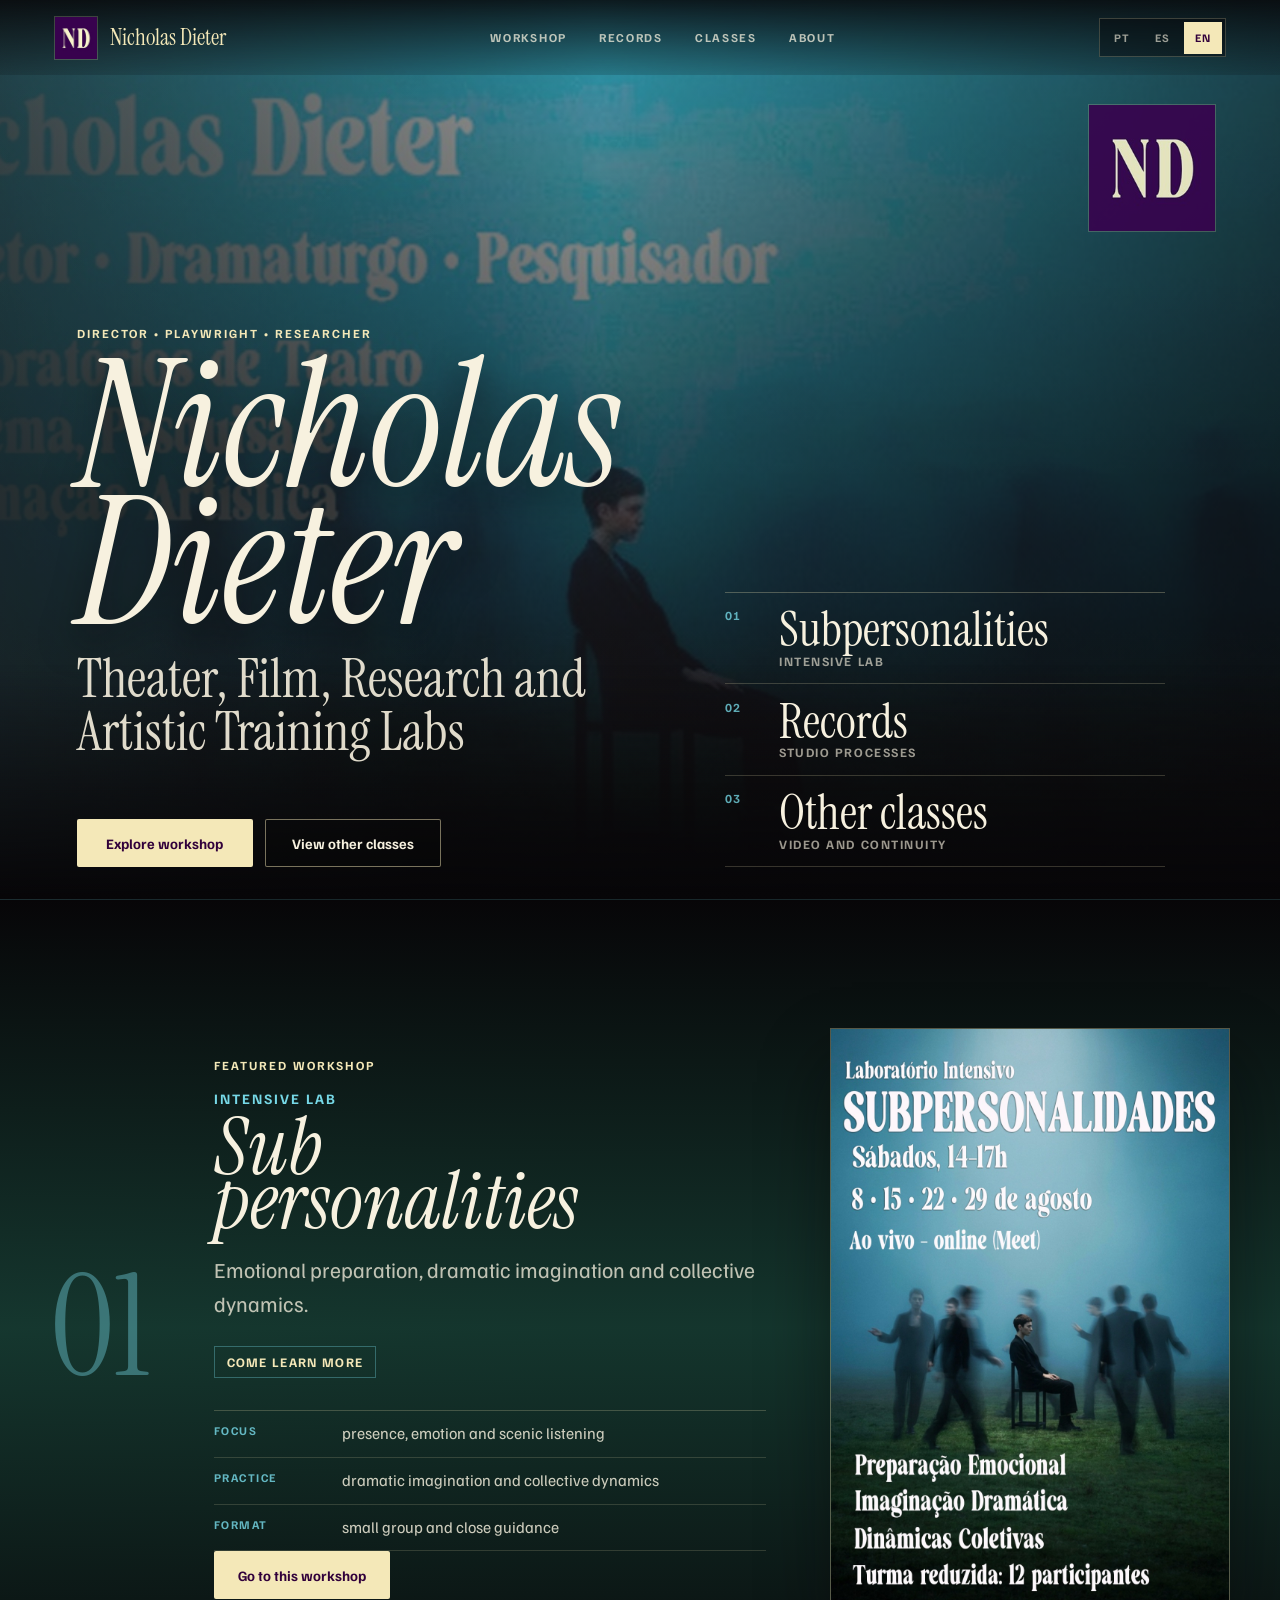
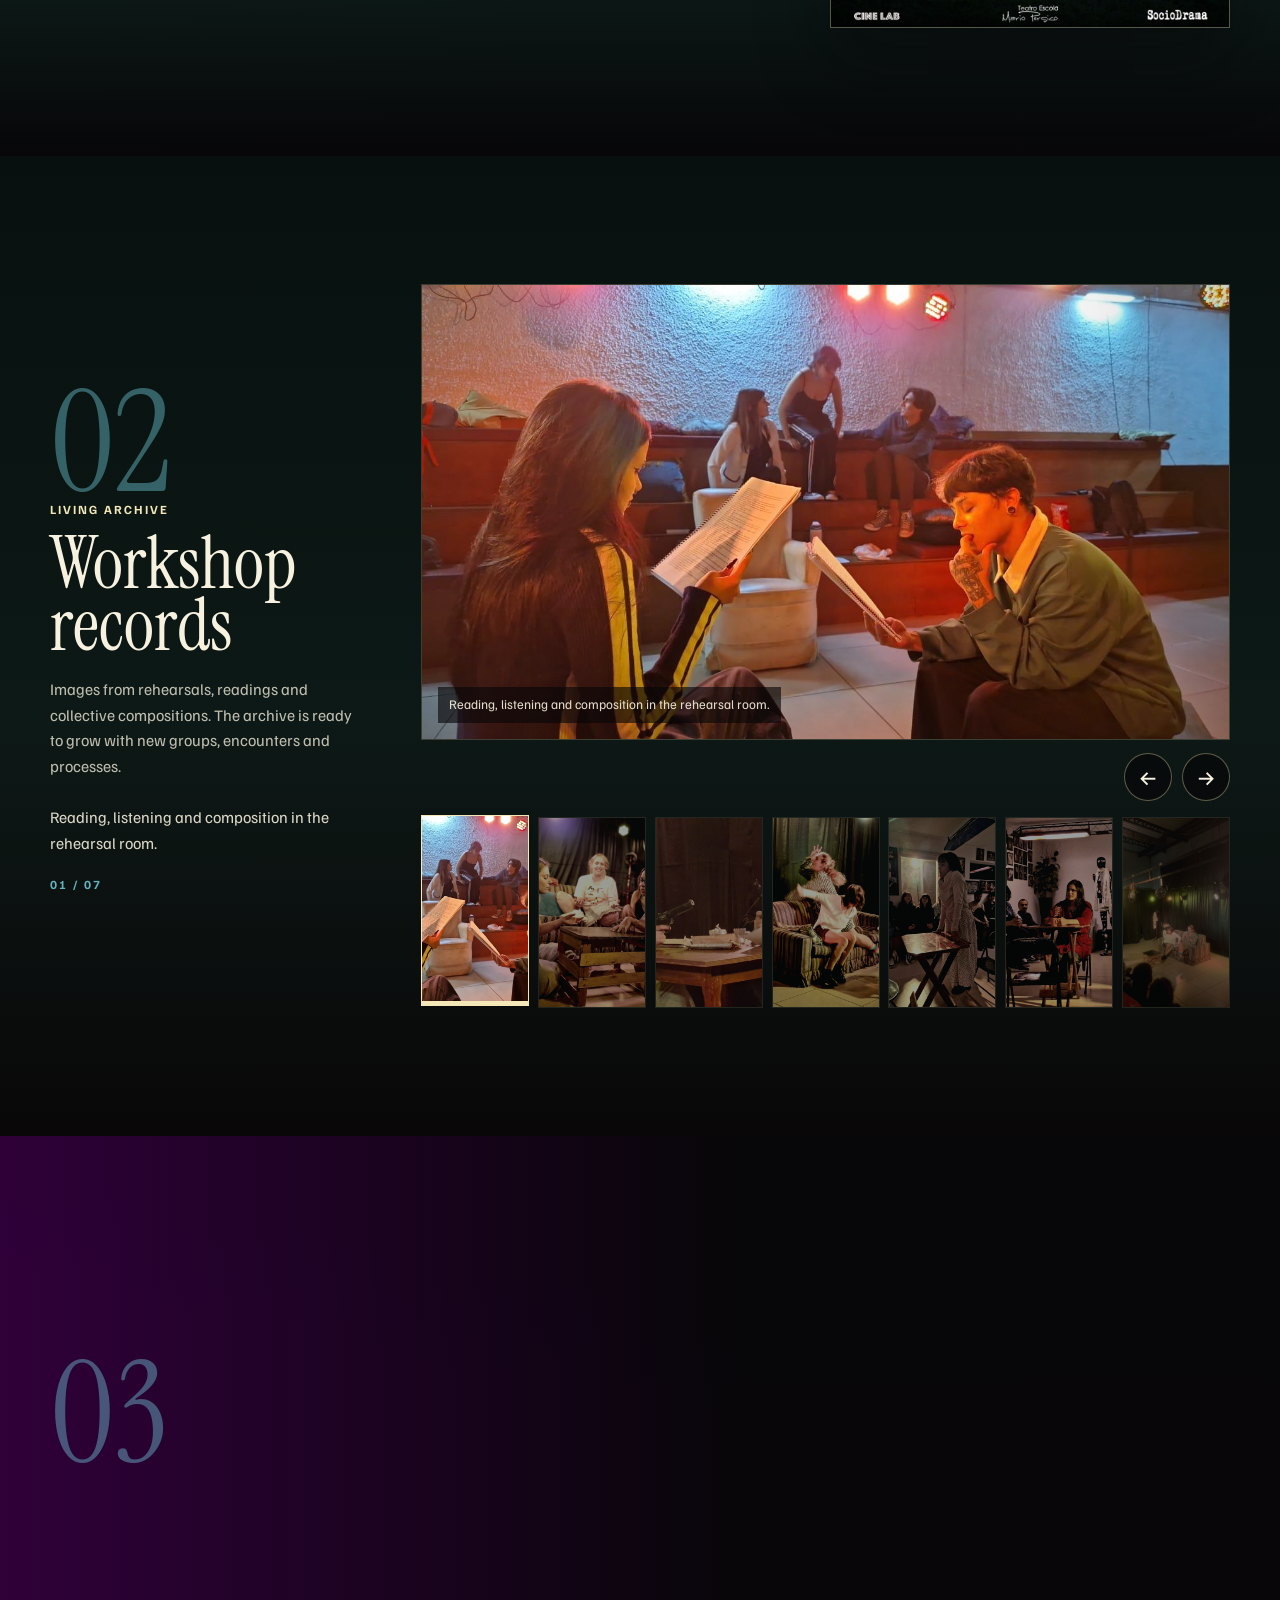
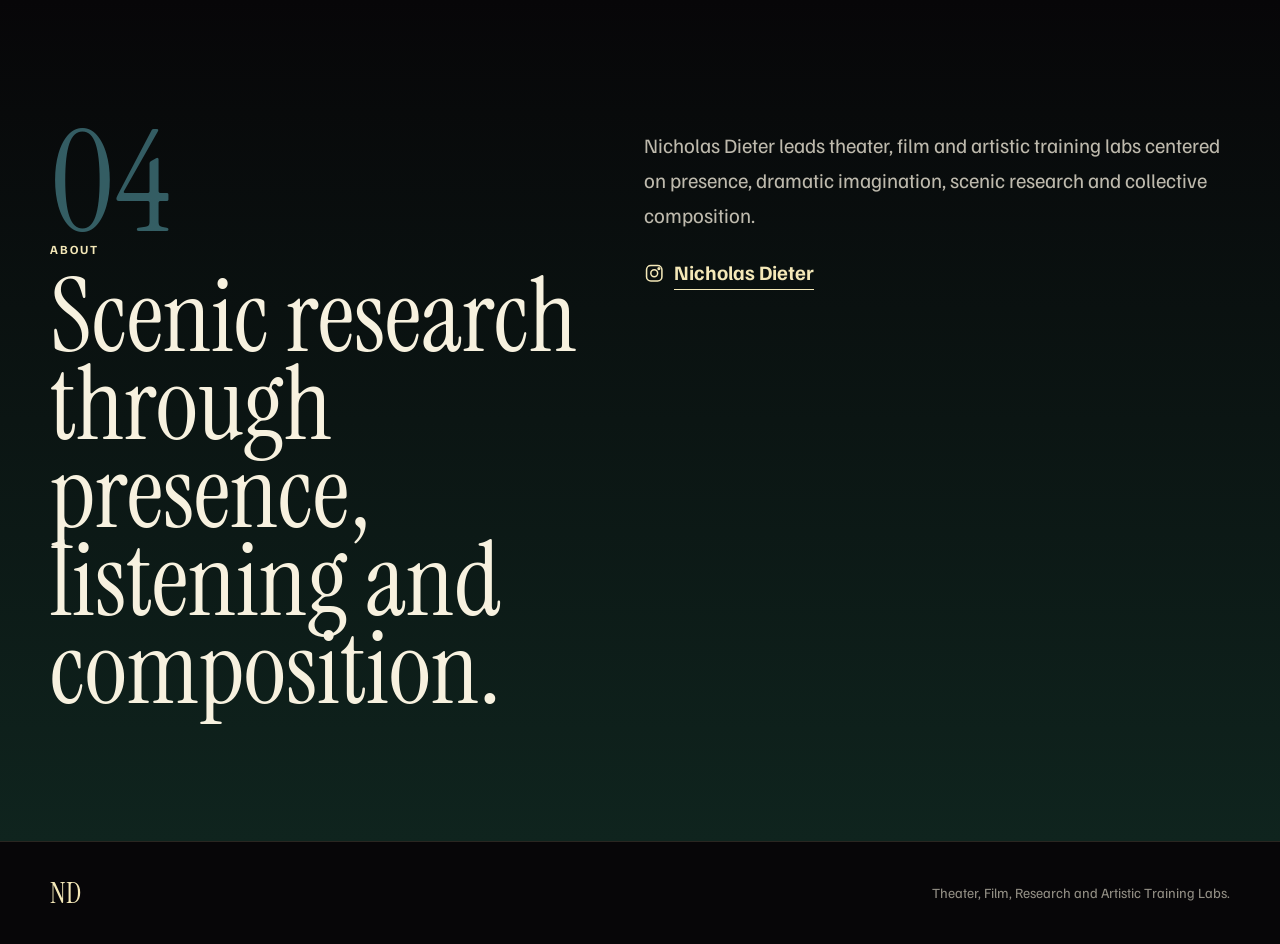
==== index.html @ db9a0594 "Add multilingual site support" ====
<!doctype html>
<html lang="pt-BR">
  <head>
    <meta charset="utf-8">
    <meta name="viewport" content="width=device-width, initial-scale=1">
    <meta
      name="description"
      content="Laboratórios de Teatro, Cinema, Pesquisa e Formação Artística conduzidos por Nicholas Dieter."
    >
    <meta name="theme-color" content="#070608">
    <title>Nicholas Dieter | Laboratórios de Teatro e Cinema</title>
    <link rel="icon" type="image/png" href="assets/nd-logo.png">
    <link rel="apple-touch-icon" href="assets/nd-logo.png">
    <link rel="preconnect" href="https://fonts.googleapis.com">
    <link rel="preconnect" href="https://fonts.gstatic.com" crossorigin>
    <link
      href="https://fonts.googleapis.com/css2?family=Familjen+Grotesk:wght@400;500;600;700&family=Instrument+Serif:ital@0;1&display=swap"
      rel="stylesheet"
    >
    <link rel="preload" href="assets/nicholas-dieter-nevoa.png" as="image">
    <link rel="stylesheet" href="styles.css">
    <script src="script.js" defer></script>
  </head>
  <body>
    <header class="site-header" aria-label="Cabeçalho" data-i18n-aria="aria.header">
      <div class="site-header__inner">
        <a class="brand" href="#inicio" aria-label="Nicholas Dieter, início" data-i18n-aria="aria.brand">
          <img src="assets/nd-logo.png" width="48" height="48" alt="">
          <span>Nicholas Dieter</span>
        </a>

        <nav class="site-nav" aria-label="Navegação principal" data-i18n-aria="aria.mainNav">
          <a href="#oficina" data-i18n="nav.workshop">Oficina</a>
          <a href="#registros" data-i18n="nav.records">Registros</a>
          <a href="#aulas" data-i18n="nav.classes">Aulas</a>
          <a href="#sobre" data-i18n="nav.about">Sobre</a>
        </nav>

        <div class="language-switcher" role="group" aria-label="Selecionar idioma" data-i18n-aria="aria.languageSwitcher">
          <button type="button" data-language-option="pt" lang="pt-BR" aria-pressed="true">PT</button>
          <button type="button" data-language-option="es" lang="es" aria-pressed="false">ES</button>
          <button type="button" data-language-option="en" lang="en" aria-pressed="false">EN</button>
        </div>
      </div>
    </header>

    <aside class="section-index" aria-label="Índice da página" data-i18n-aria="aria.pageIndex">
      <a href="#oficina" data-section-link="oficina"><span>01</span> <strong data-i18n="nav.workshop">Oficina</strong></a>
      <a href="#registros" data-section-link="registros"><span>02</span> <strong data-i18n="nav.records">Registros</strong></a>
      <a href="#aulas" data-section-link="aulas"><span>03</span> <strong data-i18n="nav.classes">Aulas</strong></a>
      <a href="#sobre" data-section-link="sobre"><span>04</span> <strong data-i18n="nav.about">Sobre</strong></a>
    </aside>

    <main>
      <section class="hero" id="inicio" aria-labelledby="hero-title">
        <div class="hero__image" aria-hidden="true"></div>
        <div class="hero__mist" aria-hidden="true"></div>

        <div class="hero__content" data-reveal>
          <p class="hero__eyebrow" data-i18n="hero.eyebrow">Diretor • Dramaturgo • Pesquisador</p>
          <h1 id="hero-title">Nicholas Dieter</h1>
          <p class="hero__statement" data-i18n="hero.statement">
            Laboratórios de Teatro, Cinema, Pesquisa e Formação Artística
          </p>
        </div>

        <nav class="hero-menu" aria-label="Percursos da página" data-i18n-aria="aria.heroMenu" data-reveal>
          <a href="#oficina">
            <span>01</span>
            <strong data-i18n="heroMenu.workshopTitle">Subpersonalidades</strong>
            <small data-i18n="heroMenu.workshopSubtitle">Laboratório intensivo</small>
          </a>
          <a href="#registros">
            <span>02</span>
            <strong data-i18n="heroMenu.recordsTitle">Registros</strong>
            <small data-i18n="heroMenu.recordsSubtitle">Processos em sala</small>
          </a>
          <a href="#aulas" data-vimeo-link target="_blank" rel="noopener">
            <span>03</span>
            <strong data-i18n="heroMenu.classesTitle">Outras aulas</strong>
            <small data-i18n="heroMenu.classesSubtitle">Vídeo e continuidade</small>
          </a>
        </nav>

        <div class="hero__actions" aria-label="Ações principais" data-i18n-aria="aria.primaryActions" data-reveal>
          <a class="button button--primary" href="#oficina" data-i18n="buttons.knowWorkshop">Conhecer oficina</a>
          <a
            class="button button--ghost"
            href="https://vimeo.com/"
            target="_blank"
            rel="noopener"
            data-vimeo-link
            data-i18n="buttons.viewClasses"
          >
            Ver outras aulas
          </a>
        </div>

        <img
          class="hero__monogram"
          src="assets/nd-logo.png"
          width="140"
          height="140"
          alt="Monograma ND"
          data-i18n-alt="aria.monogram"
        >
      </section>

      <section
        class="featured editorial-section"
        id="oficina"
        aria-labelledby="featured-title"
        data-section="oficina"
      >
        <div class="section-shell featured__grid">
          <div class="section-marker" aria-hidden="true">01</div>

          <div class="featured__copy" data-reveal>
            <p class="section-kicker" data-i18n="featured.kicker">Oficina em destaque</p>
            <div id="featured-workshop"></div>
          </div>

          <figure class="featured__poster" data-reveal>
            <img
              src="assets/subpersonalidades-cartaz.png"
              alt="Cartaz do Laboratório Intensivo Subpersonalidades"
              data-i18n-alt="featured.posterAlt"
              loading="lazy"
            >
          </figure>
        </div>
      </section>

      <section
        class="gallery editorial-section"
        id="registros"
        aria-labelledby="gallery-title"
        data-section="registros"
      >
        <div class="section-shell gallery__layout">
          <div class="gallery__copy" data-reveal>
            <div class="section-marker" aria-hidden="true">02</div>
            <p class="section-kicker" data-i18n="gallery.kicker">Arquivo vivo</p>
            <h2 id="gallery-title" data-i18n="gallery.title">Registros de oficinas</h2>
            <p class="gallery__summary" data-i18n="gallery.summary">
              Imagens de ensaios, leituras e composições coletivas. O arquivo fica pronto
              para crescer com novas turmas, encontros e processos.
            </p>
            <p class="gallery__current" id="gallery-current-caption"></p>
            <p class="gallery__counter" id="gallery-current-counter" aria-live="polite"></p>
          </div>

          <div
            class="carousel"
            aria-roledescription="carrossel"
            aria-label="Registros de oficinas"
            data-i18n-aria="aria.carousel"
            data-reveal
          >
            <div class="carousel__viewport" tabindex="0" aria-live="polite">
              <div class="carousel__track" id="gallery-track"></div>
            </div>

            <div class="carousel__controls">
              <button
                class="carousel__button"
                type="button"
                aria-label="Imagem anterior"
                data-i18n-aria="aria.previousImage"
                data-carousel-prev
              >
                <span aria-hidden="true">←</span>
              </button>
              <button
                class="carousel__button"
                type="button"
                aria-label="Próxima imagem"
                data-i18n-aria="aria.nextImage"
                data-carousel-next
              >
                <span aria-hidden="true">→</span>
              </button>
            </div>

            <div
              class="carousel__indicators"
              id="gallery-indicators"
              aria-label="Selecionar imagem"
              data-i18n-aria="aria.selectImage"
            ></div>
          </div>
        </div>
      </section>

      <section
        class="other-lessons editorial-section"
        id="aulas"
        aria-labelledby="other-lessons-title"
        data-section="aulas"
      >
        <div class="section-shell other-lessons__inner">
          <div class="section-marker" aria-hidden="true">03</div>
          <div data-reveal>
            <p class="section-kicker" data-i18n="lessons.kicker">Outras aulas</p>
            <h2 id="other-lessons-title" data-i18n="lessons.title">Aulas, filmes e processos em vídeo.</h2>
          </div>
          <a
            class="button button--primary"
            href="https://vimeo.com/"
            target="_blank"
            rel="noopener"
            data-vimeo-link
            data-i18n="buttons.viewClasses"
            data-reveal
          >
            Ver outras aulas
          </a>
        </div>
      </section>

      <section
        class="about editorial-section"
        id="sobre"
        aria-labelledby="about-title"
        data-section="sobre"
      >
        <div class="section-shell about__grid">
          <div data-reveal>
            <div class="section-marker" aria-hidden="true">04</div>
            <p class="section-kicker" data-i18n="about.kicker">Sobre</p>
            <h2 id="about-title" data-i18n="about.title">Pesquisa cênica com presença, escuta e composição.</h2>
          </div>

          <div class="about__text" data-reveal>
            <p data-i18n="about.body">
              Nicholas Dieter conduz laboratórios de teatro, cinema e formação artística
              voltados à presença, imaginação dramática, pesquisa cênica e composição coletiva.
            </p>
            <a
              class="text-link"
              href="https://www.instagram.com/nicholas.dieter/"
              target="_blank"
              rel="noopener"
            >
              <svg aria-hidden="true" viewBox="0 0 24 24" focusable="false">
                <rect x="3" y="3" width="18" height="18" rx="5"></rect>
                <circle cx="12" cy="12" r="4"></circle>
                <circle cx="17.5" cy="6.5" r="1"></circle>
              </svg>
              <span data-i18n="about.instagram">Nicholas Dieter</span>
            </a>
          </div>
        </div>
      </section>
    </main>

    <footer class="site-footer">
      <div class="section-shell site-footer__inner">
        <span>ND</span>
        <p data-i18n="footer.text">Laboratórios de Teatro, Cinema, Pesquisa e Formação Artística.</p>
      </div>
    </footer>
  </body>
</html>
---- styles.css ----
:root {
  --nd-purple: #31003b;
  --nd-cream: #f4e8b8;
  --mist-blue: #76d8e6;
  --stage-green: #163a31;
  --stage-black: #070608;
  --warm-white: #f7f1df;
  --ink-soft: rgba(247, 241, 223, 0.76);
  --line: rgba(244, 232, 184, 0.24);
  --display: "Instrument Serif", "Bodoni 72", "Bodoni MT", "Didot", "Georgia", serif;
  --sans: "Familjen Grotesk", "Aptos", "Segoe UI", Arial, sans-serif;
  --ease: cubic-bezier(0.2, 0.7, 0.2, 1);
  --hero-shift-x: 0px;
  --hero-shift-y: 0px;
  --scroll-shift: 0px;
}

* {
  box-sizing: border-box;
}

html {
  scroll-behavior: smooth;
}

body {
  margin: 0;
  min-width: 320px;
  overflow-x: hidden;
  background: var(--stage-black);
  color: var(--warm-white);
  font-family: var(--sans);
  text-rendering: optimizeLegibility;
}

body::before {
  position: fixed;
  inset: 0;
  z-index: -1;
  pointer-events: none;
  content: "";
  background:
    linear-gradient(110deg, rgba(118, 216, 230, 0.08), transparent 34%),
    linear-gradient(180deg, #070608, #09110f 48%, #070608);
}

img {
  display: block;
  max-width: 100%;
}

a {
  color: inherit;
  text-decoration: none;
}

button {
  font: inherit;
}

::selection {
  background: var(--nd-cream);
  color: var(--nd-purple);
}

:focus-visible {
  outline: 2px solid var(--mist-blue);
  outline-offset: 4px;
}

body.reveal-ready [data-reveal] {
  opacity: 0;
  transform: translateY(28px);
  transition:
    opacity 700ms var(--ease),
    transform 700ms var(--ease);
}

body.reveal-ready [data-reveal].is-visible {
  opacity: 1;
  transform: translateY(0);
}

.site-header {
  position: fixed;
  top: 0;
  left: 0;
  z-index: 30;
  width: 100%;
  padding: 0.85rem clamp(1rem, 3vw, 2.5rem);
  background: linear-gradient(180deg, rgba(7, 6, 8, 0.86), rgba(7, 6, 8, 0.16));
  backdrop-filter: blur(12px);
}

.site-header__inner,
.section-shell {
  width: min(1180px, calc(100% - 2rem));
  margin: 0 auto;
}

.site-header__inner {
  display: flex;
  align-items: center;
  justify-content: space-between;
  gap: 1rem;
}

.brand {
  display: inline-flex;
  align-items: center;
  gap: 0.75rem;
  min-height: 3rem;
  color: var(--nd-cream);
  font-family: var(--display);
  font-size: 1.45rem;
  line-height: 1;
}

.brand img {
  width: 2.75rem;
  height: 2.75rem;
  border: 1px solid rgba(244, 232, 184, 0.2);
}

.site-nav {
  display: none;
  align-items: center;
  gap: clamp(1rem, 3vw, 2rem);
  color: rgba(247, 241, 223, 0.74);
  font-size: 0.76rem;
  font-weight: 700;
  letter-spacing: 0.14em;
  text-transform: uppercase;
}

.site-nav a {
  transition: color 180ms var(--ease);
}

.site-nav a:hover {
  color: var(--nd-cream);
}

.language-switcher {
  display: inline-flex;
  align-items: center;
  gap: 0.18rem;
  padding: 0.18rem;
  border: 1px solid rgba(244, 232, 184, 0.22);
  background: rgba(7, 6, 8, 0.42);
}

.language-switcher button {
  display: inline-grid;
  place-items: center;
  min-width: 2.35rem;
  min-height: 2rem;
  padding: 0.3rem 0.46rem;
  border: 0;
  border-radius: 0;
  background: transparent;
  color: rgba(247, 241, 223, 0.62);
  cursor: pointer;
  font-size: 0.72rem;
  font-weight: 800;
  letter-spacing: 0.12em;
  transition:
    background-color 180ms var(--ease),
    color 180ms var(--ease);
}

.language-switcher button:hover,
.language-switcher button[aria-pressed="true"] {
  background: var(--nd-cream);
  color: var(--nd-purple);
}

.section-index {
  position: fixed;
  top: 50%;
  right: 1.35rem;
  z-index: 25;
  display: none;
  transform: translateY(-50%);
}

.section-index a {
  display: flex;
  justify-content: flex-end;
  gap: 0.55rem;
  padding: 0.4rem 0;
  color: rgba(247, 241, 223, 0.42);
  font-size: 0.72rem;
  font-weight: 700;
  letter-spacing: 0.12em;
  text-transform: uppercase;
  transition:
    color 180ms var(--ease),
    transform 180ms var(--ease);
}

.section-index strong {
  font: inherit;
}

.section-index span {
  color: rgba(244, 232, 184, 0.54);
}

.section-index a:hover,
.section-index a.is-active {
  color: var(--warm-white);
  transform: translateX(-0.35rem);
}

.hero {
  position: relative;
  display: grid;
  grid-template-rows: 1fr auto auto;
  gap: clamp(1.8rem, 5vw, 3.8rem);
  min-height: 100svh;
  padding: 7.2rem clamp(1rem, 6vw, 5rem) 2rem;
  overflow: hidden;
  isolation: isolate;
  border-bottom: 1px solid rgba(118, 216, 230, 0.16);
}

.hero__image,
.hero__mist {
  position: absolute;
  inset: 0;
  z-index: -2;
}

.hero__image {
  background:
    linear-gradient(90deg, rgba(7, 6, 8, 0.88), rgba(7, 6, 8, 0.22) 47%, rgba(7, 6, 8, 0.72)),
    linear-gradient(180deg, rgba(7, 6, 8, 0.1), rgba(7, 6, 8, 0.92) 92%),
    url("assets/nicholas-dieter-nevoa.png") center / cover no-repeat;
  transform: scale(1.08) translate3d(var(--hero-shift-x), calc(var(--hero-shift-y) + var(--scroll-shift)), 0);
  transition: transform 260ms var(--ease);
}

.hero__mist {
  z-index: -1;
  background:
    linear-gradient(95deg, rgba(118, 216, 230, 0.16), transparent 36%),
    linear-gradient(180deg, rgba(118, 216, 230, 0.08), transparent 54%),
    linear-gradient(0deg, var(--stage-black), transparent 30%);
  mix-blend-mode: screen;
  opacity: 0.78;
}

.hero::after {
  position: absolute;
  inset: auto 0 0;
  height: 26%;
  z-index: -1;
  pointer-events: none;
  content: "";
  background: linear-gradient(0deg, #070608, transparent);
}

.hero__content {
  align-self: end;
  width: min(900px, 100%);
}

.hero__eyebrow,
.section-kicker {
  margin: 0 0 1rem;
  color: var(--nd-cream);
  font-family: var(--sans);
  font-size: 0.78rem;
  font-weight: 700;
  letter-spacing: 0.16em;
  text-transform: uppercase;
}

.hero h1,
.featured h2,
.gallery h2,
.other-lessons h2,
.about h2 {
  margin: 0;
  color: var(--warm-white);
  font-family: var(--display);
  font-weight: 400;
  letter-spacing: 0;
}

.hero h1 {
  max-width: 10ch;
  color: var(--warm-white);
  font-size: clamp(4.2rem, 15vw, 11rem);
  font-style: italic;
  line-height: 0.78;
  text-shadow: 0 0.08em 0.2em rgba(7, 6, 8, 0.5);
}

.hero__statement {
  max-width: 740px;
  margin: 1.35rem 0 0;
  color: rgba(247, 241, 223, 0.9);
  font-family: var(--display);
  font-size: clamp(1.7rem, 4.2vw, 3.5rem);
  line-height: 0.98;
}

.hero__actions,
.featured__actions {
  display: flex;
  flex-wrap: wrap;
  gap: 0.75rem;
}

.hero__actions {
  margin-top: 0;
}

.hero-menu {
  display: grid;
  width: min(760px, 100%);
  border-top: 1px solid rgba(244, 232, 184, 0.28);
}

.hero-menu a {
  display: grid;
  grid-template-columns: 2.4rem 1fr;
  gap: 0 1rem;
  padding: 0.9rem 0;
  border-bottom: 1px solid rgba(244, 232, 184, 0.2);
  color: var(--warm-white);
  transition:
    color 180ms var(--ease),
    padding-left 180ms var(--ease);
}

.hero-menu a:hover {
  color: var(--nd-cream);
  padding-left: 0.6rem;
}

.hero-menu span {
  grid-row: span 2;
  color: rgba(118, 216, 230, 0.78);
  font-size: 0.78rem;
  font-weight: 700;
  letter-spacing: 0.12em;
}

.hero-menu strong {
  font-family: var(--display);
  font-size: clamp(1.65rem, 5vw, 3rem);
  font-weight: 400;
  line-height: 0.95;
}

.hero-menu small {
  color: rgba(247, 241, 223, 0.62);
  font-size: 0.8rem;
  font-weight: 700;
  letter-spacing: 0.12em;
  text-transform: uppercase;
}

.hero__monogram {
  position: absolute;
  top: 6.5rem;
  right: clamp(1rem, 5vw, 4rem);
  width: clamp(4.25rem, 10vw, 8.75rem);
  height: auto;
  border: 1px solid rgba(244, 232, 184, 0.22);
  opacity: 0.9;
  transform: translate3d(var(--hero-mark-shift-x, 0px), 0, 0);
}

.button {
  display: inline-flex;
  align-items: center;
  justify-content: center;
  min-height: 3rem;
  padding: 0.86rem 1.15rem;
  border: 1px solid transparent;
  border-radius: 2px;
  font-size: 0.9rem;
  font-weight: 800;
  line-height: 1;
  text-align: center;
  transition:
    background-color 180ms var(--ease),
    border-color 180ms var(--ease),
    color 180ms var(--ease),
    transform 180ms var(--ease);
}

.button:hover {
  transform: translateY(-1px);
}

.button--primary {
  background: var(--nd-cream);
  color: var(--nd-purple);
}

.button--primary:hover {
  background: var(--warm-white);
}

.button--ghost {
  border-color: rgba(244, 232, 184, 0.48);
  color: var(--warm-white);
  background: rgba(7, 6, 8, 0.2);
}

.button--ghost:hover {
  border-color: var(--nd-cream);
  background: rgba(244, 232, 184, 0.1);
}

.editorial-section {
  position: relative;
  padding: clamp(5rem, 10vw, 8rem) 0;
  overflow: hidden;
}

.section-marker {
  color: rgba(118, 216, 230, 0.4);
  font-family: var(--display);
  font-size: clamp(4rem, 11vw, 9rem);
  line-height: 0.8;
}

.featured {
  background:
    linear-gradient(180deg, #070608 0%, rgba(22, 58, 49, 0.92) 50%, #070608 100%),
    linear-gradient(100deg, rgba(118, 216, 230, 0.1), transparent 45%);
}

.featured__grid {
  display: grid;
  gap: clamp(2rem, 5vw, 5rem);
  align-items: center;
}

.featured__copy {
  max-width: 700px;
  min-width: 0;
}

.featured__label {
  margin: 0 0 0.65rem;
  color: var(--mist-blue);
  font-size: 0.9rem;
  font-weight: 800;
  letter-spacing: 0.14em;
  text-transform: uppercase;
}

.featured h2 {
  font-size: clamp(3.6rem, 6.2vw, 5.4rem);
  font-style: italic;
  line-height: 0.76;
}

.workshop-title {
  max-width: 100%;
}

.workshop-title__line {
  display: block;
}

.workshop-title__line + .workshop-title__line {
  margin-top: -0.08em;
}

.featured__description {
  max-width: 620px;
  margin: 1.35rem 0 0;
  color: var(--ink-soft);
  font-size: clamp(1.12rem, 2vw, 1.34rem);
  line-height: 1.6;
}

.featured__status {
  display: inline-flex;
  margin-top: 1.5rem;
  padding: 0.46rem 0.72rem;
  border: 1px solid rgba(118, 216, 230, 0.34);
  color: var(--nd-cream);
  font-size: 0.82rem;
  font-weight: 800;
  letter-spacing: 0.1em;
  text-transform: uppercase;
}

.workshop-meta {
  display: grid;
  max-width: 580px;
  margin: 2rem 0 0;
  border-top: 1px solid rgba(244, 232, 184, 0.22);
}

.workshop-meta p {
  display: grid;
  grid-template-columns: 7rem 1fr;
  gap: 1rem;
  margin: 0;
  padding: 0.75rem 0;
  border-bottom: 1px solid rgba(244, 232, 184, 0.16);
  color: rgba(247, 241, 223, 0.82);
  line-height: 1.35;
}

.workshop-meta span {
  color: rgba(118, 216, 230, 0.82);
  font-size: 0.74rem;
  font-weight: 800;
  letter-spacing: 0.12em;
  text-transform: uppercase;
}

.featured__poster {
  margin: 0;
  justify-self: center;
  width: min(400px, 100%);
}

.featured__poster img {
  width: 100%;
  aspect-ratio: 2 / 3;
  object-fit: cover;
  border: 1px solid rgba(244, 232, 184, 0.32);
  box-shadow: 0 2rem 4rem rgba(7, 6, 8, 0.48);
}

.gallery {
  background:
    linear-gradient(180deg, #07100e, #0d1916 58%, #090708),
    linear-gradient(90deg, rgba(49, 0, 59, 0.44), transparent 40%);
}

.gallery__layout {
  display: grid;
  gap: clamp(2rem, 5vw, 4rem);
}

.gallery__copy {
  max-width: 440px;
}

.gallery h2,
.other-lessons h2,
.about h2 {
  max-width: 780px;
  font-size: clamp(3rem, 8vw, 6.4rem);
  line-height: 0.86;
}

.gallery h2 {
  max-width: 6ch;
  font-size: clamp(3rem, 5.7vw, 5.1rem);
}

.gallery__summary,
.gallery__current {
  color: var(--ink-soft);
  font-size: 1rem;
  line-height: 1.6;
}

.gallery__summary {
  margin: 1.2rem 0 1.6rem;
}

.gallery__current {
  min-height: 3.2rem;
  margin: 0;
  color: rgba(247, 241, 223, 0.88);
}

.gallery__counter {
  margin: 1.2rem 0 0;
  color: rgba(118, 216, 230, 0.82);
  font-size: 0.78rem;
  font-weight: 800;
  letter-spacing: 0.16em;
  text-transform: uppercase;
}

.carousel {
  position: relative;
  min-width: 0;
}

.carousel__viewport {
  overflow: hidden;
  border: 1px solid rgba(244, 232, 184, 0.22);
  background: rgba(7, 6, 8, 0.46);
}

.carousel__track {
  display: flex;
  transition: transform 560ms var(--ease);
  will-change: transform;
}

.carousel__slide {
  position: relative;
  display: grid;
  place-items: center;
  flex: 0 0 100%;
  min-width: 100%;
  margin: 0;
  aspect-ratio: 16 / 9;
  background:
    linear-gradient(180deg, rgba(244, 232, 184, 0.04), transparent),
    #07100e;
  overflow: hidden;
}

.carousel__backdrop {
  position: absolute;
  inset: -1.4rem;
  z-index: 0;
  background-size: cover;
  filter: blur(18px) saturate(0.92) brightness(0.62);
  transform: scale(1.08);
}

.carousel__slide::after {
  position: absolute;
  inset: 0;
  z-index: 1;
  pointer-events: none;
  content: "";
  background:
    linear-gradient(90deg, rgba(7, 6, 8, 0.18), transparent 24%, transparent 76%, rgba(7, 6, 8, 0.18)),
    linear-gradient(0deg, rgba(7, 6, 8, 0.18), transparent 34%);
}

.carousel__slide img {
  position: relative;
  z-index: 1;
  width: 100%;
  height: 100%;
  object-fit: cover;
  transform: scale(1.025);
  transition: transform 900ms var(--ease);
}

.carousel__slide--portrait img {
  position: absolute;
  inset: 0;
  width: 100%;
  height: 100%;
  object-fit: contain;
}

.carousel__slide[aria-hidden="false"] img {
  transform: scale(1);
}

.carousel__caption {
  position: absolute;
  left: 1rem;
  bottom: 1rem;
  z-index: 2;
  max-width: min(460px, calc(100% - 2rem));
  padding: 0.55rem 0.7rem;
  background: rgba(7, 6, 8, 0.62);
  color: rgba(247, 241, 223, 0.9);
  font-size: 0.82rem;
  line-height: 1.35;
}

.carousel__controls {
  display: flex;
  justify-content: flex-end;
  gap: 0.6rem;
  margin-top: 0.85rem;
}

.carousel__button {
  display: inline-grid;
  place-items: center;
  width: 3rem;
  height: 3rem;
  padding: 0;
  border: 1px solid rgba(244, 232, 184, 0.36);
  border-radius: 50%;
  background: rgba(7, 6, 8, 0.64);
  color: var(--warm-white);
  cursor: pointer;
  transition:
    background-color 180ms var(--ease),
    border-color 180ms var(--ease),
    transform 180ms var(--ease);
}

.carousel__button:hover {
  border-color: var(--nd-cream);
  background: rgba(49, 0, 59, 0.82);
  transform: translateY(-1px);
}

.carousel__button span {
  font-size: 1.4rem;
  line-height: 1;
}

.carousel__indicators {
  display: grid;
  grid-template-columns: repeat(auto-fit, minmax(4.8rem, 1fr));
  gap: 0.55rem;
  margin-top: 1rem;
}

.carousel__indicator {
  position: relative;
  min-height: 5.5rem;
  padding: 0;
  overflow: hidden;
  border: 1px solid rgba(244, 232, 184, 0.18);
  border-radius: 0;
  background: #07100e;
  cursor: pointer;
  opacity: 0.58;
  transition:
    border-color 180ms var(--ease),
    opacity 180ms var(--ease),
    transform 180ms var(--ease);
}

.carousel__indicator img {
  width: 100%;
  height: 100%;
  object-fit: cover;
  background: #07100e;
  filter: saturate(0.78) contrast(1.08);
}

.carousel__indicator:hover,
.carousel__indicator.is-active {
  border-color: var(--nd-cream);
  opacity: 1;
  transform: translateY(-2px);
}

.carousel__indicator.is-active::after {
  position: absolute;
  left: 0;
  right: 0;
  bottom: 0;
  height: 4px;
  content: "";
  background: var(--nd-cream);
}

.other-lessons {
  background:
    linear-gradient(90deg, rgba(49, 0, 59, 0.95), rgba(7, 6, 8, 0.96) 58%),
    linear-gradient(180deg, #070608, #110012);
}

.other-lessons__inner {
  display: grid;
  gap: 1.5rem;
  align-items: end;
}

.other-lessons .button {
  justify-self: start;
}

.about {
  background:
    linear-gradient(180deg, #070608, #0f241e),
    linear-gradient(90deg, rgba(118, 216, 230, 0.12), transparent);
}

.about__grid {
  display: grid;
  gap: clamp(2rem, 5vw, 4rem);
}

.about__text {
  max-width: 640px;
  color: var(--ink-soft);
  font-size: clamp(1.08rem, 2vw, 1.28rem);
  line-height: 1.72;
}

.about__text p {
  margin: 0;
}

.text-link {
  display: inline-flex;
  align-items: center;
  gap: 0.62rem;
  margin-top: 1.35rem;
  color: var(--nd-cream);
  font-weight: 800;
  text-decoration: none;
}

.text-link svg {
  width: 1.28rem;
  height: 1.28rem;
  flex: 0 0 auto;
  fill: none;
  stroke: currentColor;
  stroke-linecap: round;
  stroke-linejoin: round;
  stroke-width: 1.8;
}

.text-link span {
  background-image: linear-gradient(currentColor, currentColor);
  background-repeat: no-repeat;
  background-position: 0 100%;
  background-size: 100% 1px;
  transition: background-size 180ms var(--ease), color 180ms var(--ease);
}

.text-link:hover {
  color: var(--warm-white);
}

.text-link:hover span {
  background-size: 100% 2px;
}

.site-footer {
  padding: 2rem 0;
  border-top: 1px solid rgba(244, 232, 184, 0.14);
  background: #070608;
  color: rgba(247, 241, 223, 0.58);
}

.site-footer__inner {
  display: flex;
  flex-wrap: wrap;
  gap: 0.7rem 1rem;
  align-items: center;
  justify-content: space-between;
  font-size: 0.88rem;
}

.site-footer span {
  color: var(--nd-cream);
  font-family: var(--display);
  font-size: 1.8rem;
}

.site-footer p {
  margin: 0;
}

@media (min-width: 720px) {
  .site-nav {
    display: flex;
  }

  .button {
    min-width: 11rem;
  }

  .featured__grid {
    grid-template-columns: 0.18fr minmax(0, 1fr) minmax(280px, 400px);
  }

  .other-lessons__inner {
    grid-template-columns: 0.18fr minmax(0, 1fr) auto;
  }

  .about__grid {
    grid-template-columns: 0.95fr 1.05fr;
  }
}

@media (min-width: 980px) {
  .hero {
    grid-template-columns: minmax(0, 1fr) minmax(300px, 440px);
    grid-template-rows: 1fr auto;
    min-height: 100svh;
    padding-right: clamp(5rem, 9vw, 8rem);
  }

  .hero__content {
    grid-row: 1;
    align-self: end;
  }

  .hero-menu {
    grid-column: 2;
    grid-row: 1 / span 2;
    align-self: end;
    justify-self: end;
  }

  .hero__actions {
    grid-column: 1;
    grid-row: 2;
  }

  .gallery__layout {
    grid-template-columns: minmax(260px, 0.38fr) minmax(0, 1fr);
    align-items: start;
  }

  .gallery__copy {
    position: sticky;
    top: 6.5rem;
  }
}

@media (min-width: 1400px) {
  .section-index {
    display: block;
  }
}

@media (max-width: 560px) {
  .brand span {
    max-width: 10rem;
    overflow: hidden;
    white-space: nowrap;
    text-overflow: ellipsis;
  }

  .site-header__inner {
    gap: 0.7rem;
  }

  .language-switcher button {
    min-width: 2rem;
    padding-inline: 0.35rem;
  }

  .hero {
    padding-top: 6.25rem;
  }

  .hero h1 {
    font-size: clamp(4rem, 19vw, 5.7rem);
  }

  .hero__monogram {
    top: 5.75rem;
    width: 3.75rem;
  }

  .workshop-meta p {
    grid-template-columns: 1fr;
    gap: 0.25rem;
  }

  .carousel__slide {
    aspect-ratio: 4 / 5;
  }

  .carousel__slide--portrait img {
    width: 100%;
  }

  .carousel__caption {
    left: 0.75rem;
    bottom: 0.75rem;
  }

  .carousel__indicators {
    grid-template-columns: repeat(3, minmax(0, 1fr));
  }
}

@media (prefers-reduced-motion: reduce) {
  *,
  *::before,
  *::after {
    scroll-behavior: auto !important;
    transition-duration: 1ms !important;
    animation-duration: 1ms !important;
    animation-iteration-count: 1 !important;
  }

  body.reveal-ready [data-reveal] {
    opacity: 1;
    transform: none;
  }
}
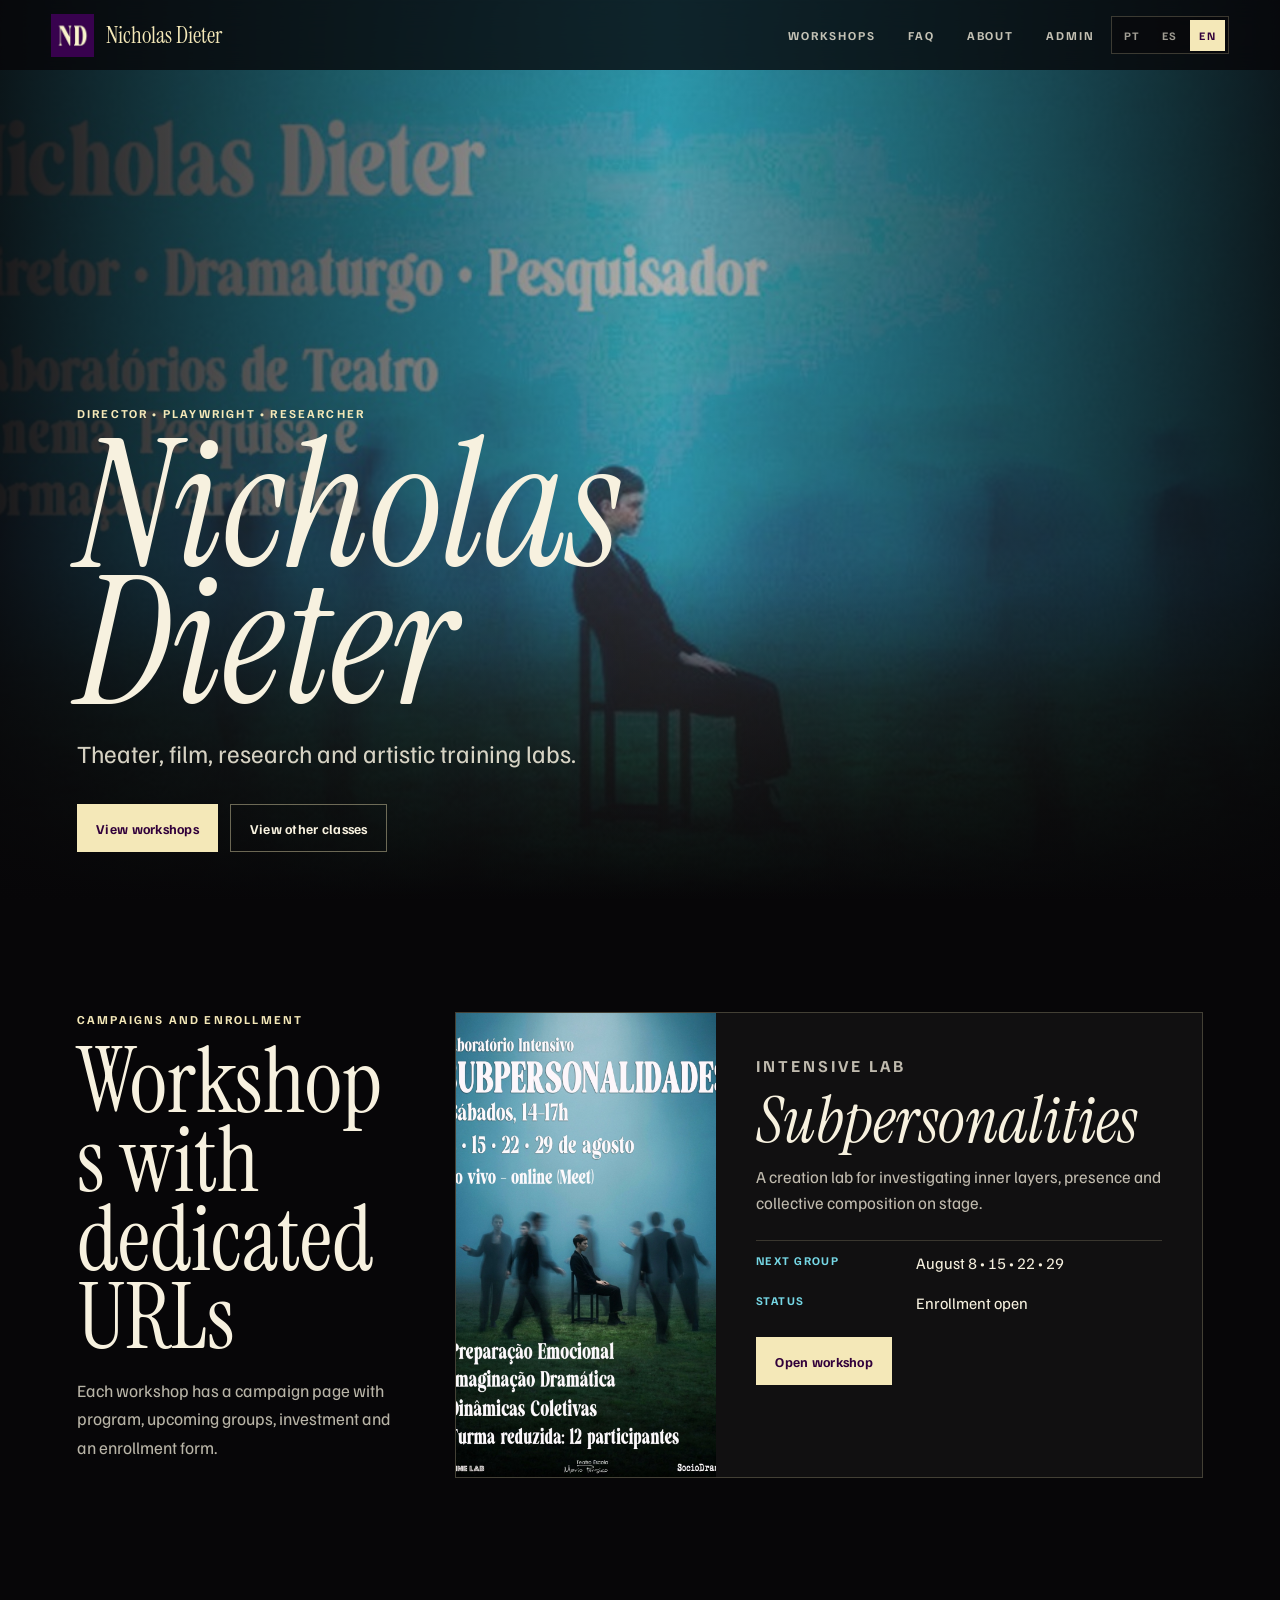
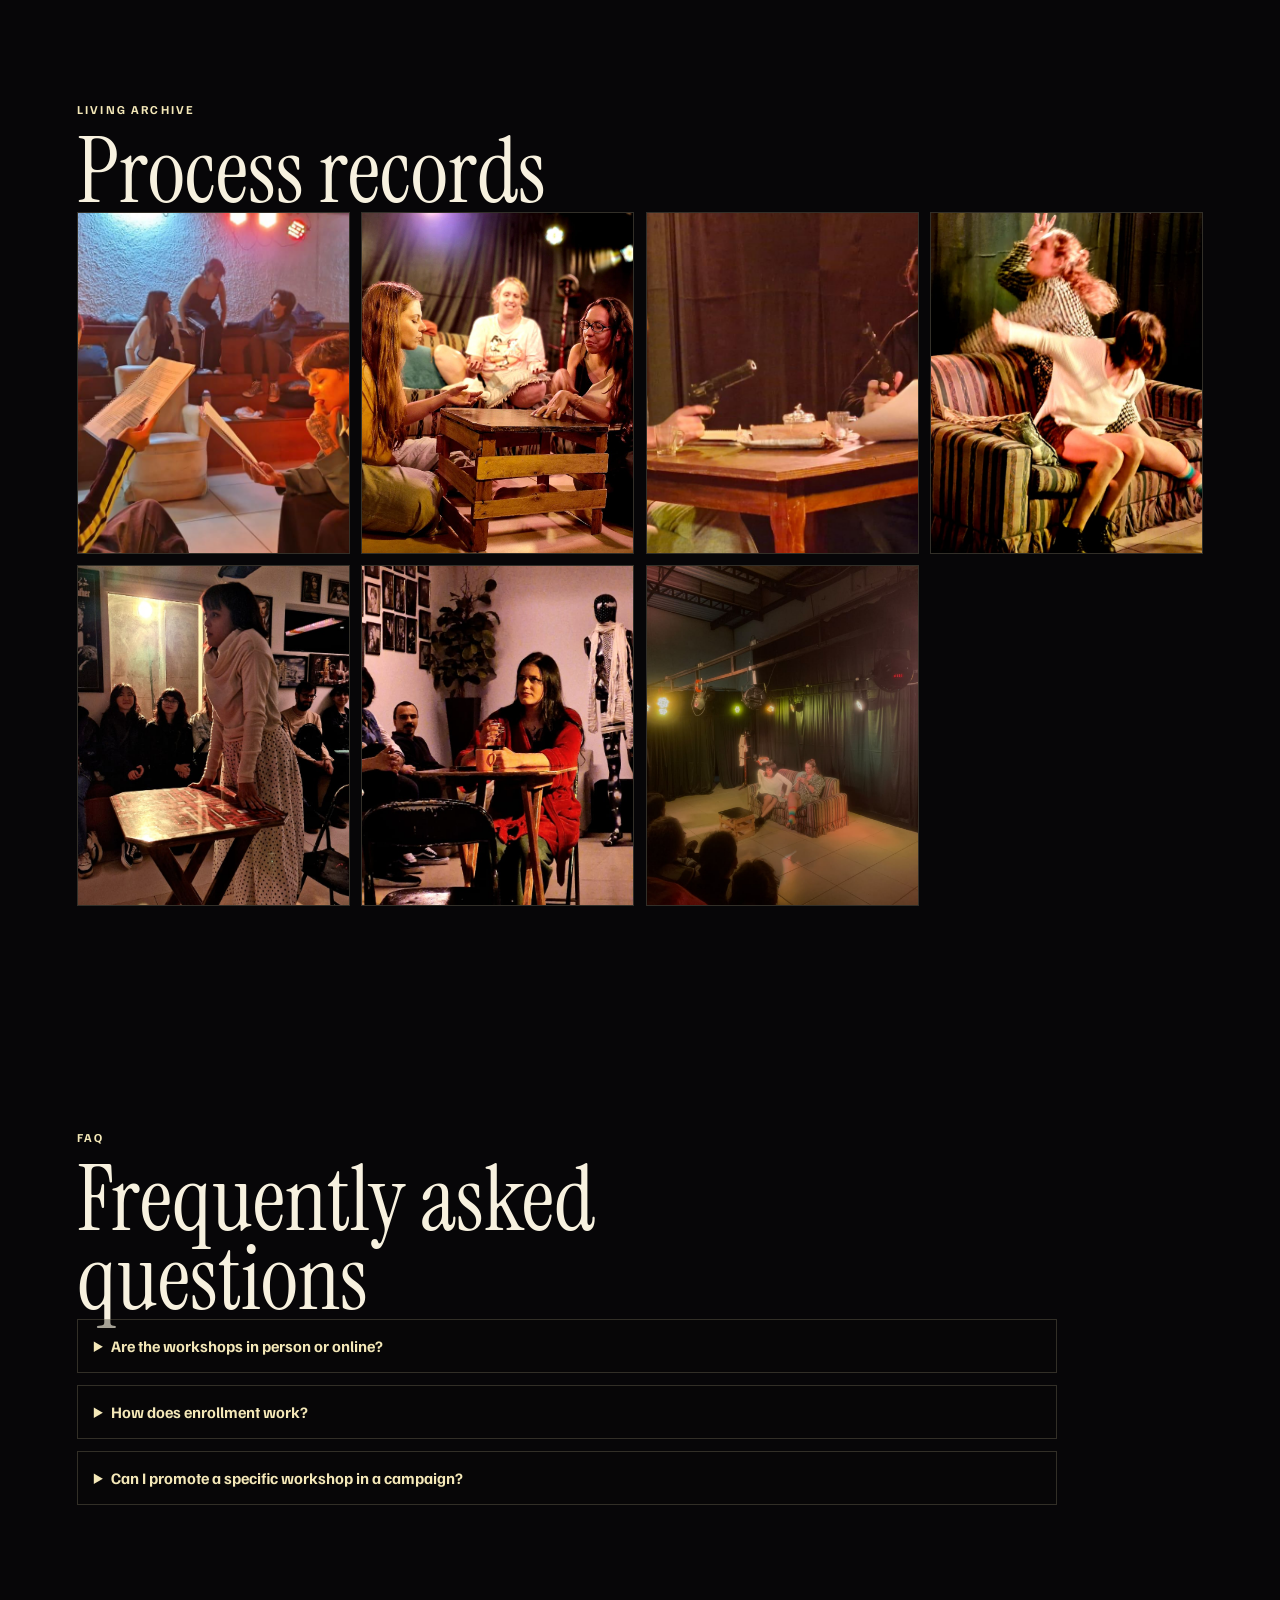
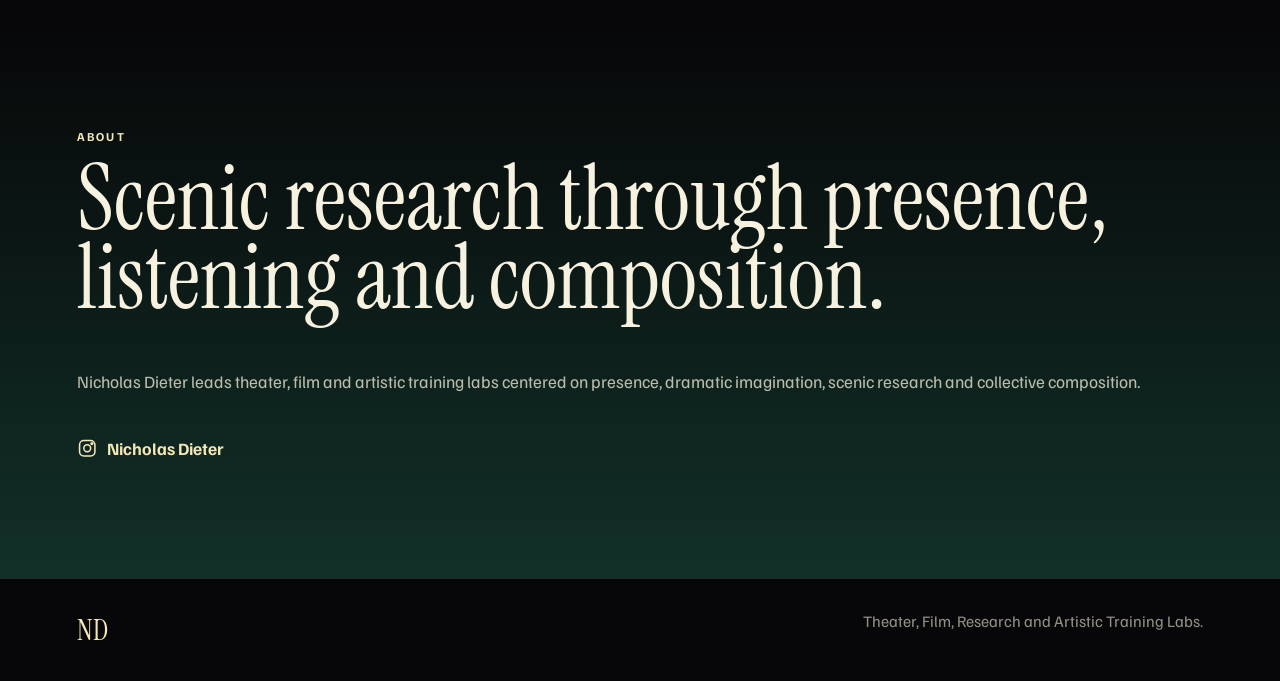
==== commit d4436d62: "Restructure workshop campaign pages" ====
--- a/index.html
+++ b/index.html
@@ -8,7 +8,7 @@
       content="Laboratórios de Teatro, Cinema, Pesquisa e Formação Artística conduzidos por Nicholas Dieter."
     >
     <meta name="theme-color" content="#070608">
-    <title>Nicholas Dieter | Laboratórios de Teatro e Cinema</title>
+    <title>Nicholas Dieter | Oficinas e Laboratórios</title>
     <link rel="icon" type="image/png" href="assets/nd-logo.png">
     <link rel="apple-touch-icon" href="assets/nd-logo.png">
     <link rel="preconnect" href="https://fonts.googleapis.com">
@@ -19,246 +19,101 @@
     >
     <link rel="preload" href="assets/nicholas-dieter-nevoa.png" as="image">
     <link rel="stylesheet" href="styles.css">
+    <script src="workshop-data.js" defer></script>
     <script src="script.js" defer></script>
   </head>
-  <body>
-    <header class="site-header" aria-label="Cabeçalho" data-i18n-aria="aria.header">
-      <div class="site-header__inner">
-        <a class="brand" href="#inicio" aria-label="Nicholas Dieter, início" data-i18n-aria="aria.brand">
-          <img src="assets/nd-logo.png" width="48" height="48" alt="">
-          <span>Nicholas Dieter</span>
-        </a>
+  <body data-page="home">
+    <header class="site-header">
+      <a class="brand" href="index.html" aria-label="Nicholas Dieter, início">
+        <img src="assets/nd-logo.png" width="48" height="48" alt="">
+        <span>Nicholas Dieter</span>
+      </a>
 
-        <nav class="site-nav" aria-label="Navegação principal" data-i18n-aria="aria.mainNav">
-          <a href="#oficina" data-i18n="nav.workshop">Oficina</a>
-          <a href="#registros" data-i18n="nav.records">Registros</a>
-          <a href="#aulas" data-i18n="nav.classes">Aulas</a>
-          <a href="#sobre" data-i18n="nav.about">Sobre</a>
-        </nav>
+      <nav class="site-nav" aria-label="Navegação principal">
+        <a href="#oficinas" data-i18n="nav.workshops">Oficinas</a>
+        <a href="#faq" data-i18n="nav.faq">FAQ</a>
+        <a href="#sobre" data-i18n="nav.about">Sobre</a>
+        <a href="admin.html">Admin</a>
+      </nav>
 
-        <div class="language-switcher" role="group" aria-label="Selecionar idioma" data-i18n-aria="aria.languageSwitcher">
-          <button type="button" data-language-option="pt" lang="pt-BR" aria-pressed="true">PT</button>
-          <button type="button" data-language-option="es" lang="es" aria-pressed="false">ES</button>
-          <button type="button" data-language-option="en" lang="en" aria-pressed="false">EN</button>
-        </div>
+      <div class="language-switcher" role="group" aria-label="Selecionar idioma">
+        <button type="button" data-language-option="pt" lang="pt-BR">PT</button>
+        <button type="button" data-language-option="es" lang="es">ES</button>
+        <button type="button" data-language-option="en" lang="en">EN</button>
       </div>
     </header>
 
-    <aside class="section-index" aria-label="Índice da página" data-i18n-aria="aria.pageIndex">
-      <a href="#oficina" data-section-link="oficina"><span>01</span> <strong data-i18n="nav.workshop">Oficina</strong></a>
-      <a href="#registros" data-section-link="registros"><span>02</span> <strong data-i18n="nav.records">Registros</strong></a>
-      <a href="#aulas" data-section-link="aulas"><span>03</span> <strong data-i18n="nav.classes">Aulas</strong></a>
-      <a href="#sobre" data-section-link="sobre"><span>04</span> <strong data-i18n="nav.about">Sobre</strong></a>
-    </aside>
-
     <main>
-      <section class="hero" id="inicio" aria-labelledby="hero-title">
-        <div class="hero__image" aria-hidden="true"></div>
-        <div class="hero__mist" aria-hidden="true"></div>
-
-        <div class="hero__content" data-reveal>
-          <p class="hero__eyebrow" data-i18n="hero.eyebrow">Diretor • Dramaturgo • Pesquisador</p>
-          <h1 id="hero-title">Nicholas Dieter</h1>
-          <p class="hero__statement" data-i18n="hero.statement">
-            Laboratórios de Teatro, Cinema, Pesquisa e Formação Artística
+      <section class="home-hero" id="inicio">
+        <div class="home-hero__media" aria-hidden="true"></div>
+        <div class="home-hero__content">
+          <p class="eyebrow" data-i18n="home.eyebrow">Diretor • Dramaturgo • Pesquisador</p>
+          <h1>Nicholas Dieter</h1>
+          <p data-i18n="home.statement">
+            Laboratórios de teatro, cinema, pesquisa e formação artística.
           </p>
-        </div>
-
-        <nav class="hero-menu" aria-label="Percursos da página" data-i18n-aria="aria.heroMenu" data-reveal>
-          <a href="#oficina">
-            <span>01</span>
-            <strong data-i18n="heroMenu.workshopTitle">Subpersonalidades</strong>
-            <small data-i18n="heroMenu.workshopSubtitle">Laboratório intensivo</small>
-          </a>
-          <a href="#registros">
-            <span>02</span>
-            <strong data-i18n="heroMenu.recordsTitle">Registros</strong>
-            <small data-i18n="heroMenu.recordsSubtitle">Processos em sala</small>
-          </a>
-          <a href="#aulas" data-vimeo-link target="_blank" rel="noopener">
-            <span>03</span>
-            <strong data-i18n="heroMenu.classesTitle">Outras aulas</strong>
-            <small data-i18n="heroMenu.classesSubtitle">Vídeo e continuidade</small>
-          </a>
-        </nav>
-
-        <div class="hero__actions" aria-label="Ações principais" data-i18n-aria="aria.primaryActions" data-reveal>
-          <a class="button button--primary" href="#oficina" data-i18n="buttons.knowWorkshop">Conhecer oficina</a>
-          <a
-            class="button button--ghost"
-            href="https://vimeo.com/"
-            target="_blank"
-            rel="noopener"
-            data-vimeo-link
-            data-i18n="buttons.viewClasses"
-          >
-            Ver outras aulas
-          </a>
-        </div>
-
-        <img
-          class="hero__monogram"
-          src="assets/nd-logo.png"
-          width="140"
-          height="140"
-          alt="Monograma ND"
-          data-i18n-alt="aria.monogram"
-        >
-      </section>
-
-      <section
-        class="featured editorial-section"
-        id="oficina"
-        aria-labelledby="featured-title"
-        data-section="oficina"
-      >
-        <div class="section-shell featured__grid">
-          <div class="section-marker" aria-hidden="true">01</div>
-
-          <div class="featured__copy" data-reveal>
-            <p class="section-kicker" data-i18n="featured.kicker">Oficina em destaque</p>
-            <div id="featured-workshop"></div>
-          </div>
-
-          <figure class="featured__poster" data-reveal>
-            <img
-              src="assets/subpersonalidades-cartaz.png"
-              alt="Cartaz do Laboratório Intensivo Subpersonalidades"
-              data-i18n-alt="featured.posterAlt"
-              loading="lazy"
-            >
-          </figure>
-        </div>
-      </section>
-
-      <section
-        class="gallery editorial-section"
-        id="registros"
-        aria-labelledby="gallery-title"
-        data-section="registros"
-      >
-        <div class="section-shell gallery__layout">
-          <div class="gallery__copy" data-reveal>
-            <div class="section-marker" aria-hidden="true">02</div>
-            <p class="section-kicker" data-i18n="gallery.kicker">Arquivo vivo</p>
-            <h2 id="gallery-title" data-i18n="gallery.title">Registros de oficinas</h2>
-            <p class="gallery__summary" data-i18n="gallery.summary">
-              Imagens de ensaios, leituras e composições coletivas. O arquivo fica pronto
-              para crescer com novas turmas, encontros e processos.
-            </p>
-            <p class="gallery__current" id="gallery-current-caption"></p>
-            <p class="gallery__counter" id="gallery-current-counter" aria-live="polite"></p>
-          </div>
-
-          <div
-            class="carousel"
-            aria-roledescription="carrossel"
-            aria-label="Registros de oficinas"
-            data-i18n-aria="aria.carousel"
-            data-reveal
-          >
-            <div class="carousel__viewport" tabindex="0" aria-live="polite">
-              <div class="carousel__track" id="gallery-track"></div>
-            </div>
-
-            <div class="carousel__controls">
-              <button
-                class="carousel__button"
-                type="button"
-                aria-label="Imagem anterior"
-                data-i18n-aria="aria.previousImage"
-                data-carousel-prev
-              >
-                <span aria-hidden="true">←</span>
-              </button>
-              <button
-                class="carousel__button"
-                type="button"
-                aria-label="Próxima imagem"
-                data-i18n-aria="aria.nextImage"
-                data-carousel-next
-              >
-                <span aria-hidden="true">→</span>
-              </button>
-            </div>
-
-            <div
-              class="carousel__indicators"
-              id="gallery-indicators"
-              aria-label="Selecionar imagem"
-              data-i18n-aria="aria.selectImage"
-            ></div>
+          <div class="action-row">
+            <a class="button button--primary" href="#oficinas" data-i18n="home.primaryCta">Ver oficinas</a>
+            <a class="button button--ghost" href="https://vimeo.com/user131484859" target="_blank" rel="noopener" data-i18n="home.secondaryCta">
+              Ver outras aulas
+            </a>
           </div>
         </div>
       </section>
 
-      <section
-        class="other-lessons editorial-section"
-        id="aulas"
-        aria-labelledby="other-lessons-title"
-        data-section="aulas"
-      >
-        <div class="section-shell other-lessons__inner">
-          <div class="section-marker" aria-hidden="true">03</div>
-          <div data-reveal>
-            <p class="section-kicker" data-i18n="lessons.kicker">Outras aulas</p>
-            <h2 id="other-lessons-title" data-i18n="lessons.title">Aulas, filmes e processos em vídeo.</h2>
-          </div>
-          <a
-            class="button button--primary"
-            href="https://vimeo.com/"
-            target="_blank"
-            rel="noopener"
-            data-vimeo-link
-            data-i18n="buttons.viewClasses"
-            data-reveal
-          >
-            Ver outras aulas
-          </a>
+      <section class="section section--split" id="oficinas">
+        <div class="section__intro">
+          <p class="eyebrow" data-i18n="home.workshopsKicker">Campanhas e inscrições</p>
+          <h2 data-i18n="home.workshopsTitle">Oficinas com URL própria</h2>
+          <p data-i18n="home.workshopsText">
+            Cada oficina tem uma página de campanha com programação, próximas turmas,
+            investimento e formulário de inscrição.
+          </p>
         </div>
+        <div class="workshop-list" id="workshop-list"></div>
       </section>
 
-      <section
-        class="about editorial-section"
-        id="sobre"
-        aria-labelledby="about-title"
-        data-section="sobre"
-      >
-        <div class="section-shell about__grid">
-          <div data-reveal>
-            <div class="section-marker" aria-hidden="true">04</div>
-            <p class="section-kicker" data-i18n="about.kicker">Sobre</p>
-            <h2 id="about-title" data-i18n="about.title">Pesquisa cênica com presença, escuta e composição.</h2>
-          </div>
+      <section class="section section--records" id="registros">
+        <div class="section__intro">
+          <p class="eyebrow" data-i18n="home.recordsKicker">Arquivo vivo</p>
+          <h2 data-i18n="home.recordsTitle">Registros de processos</h2>
+        </div>
+        <div class="records-strip" id="records-strip" aria-label="Registros de oficinas"></div>
+      </section>
 
-          <div class="about__text" data-reveal>
-            <p data-i18n="about.body">
-              Nicholas Dieter conduz laboratórios de teatro, cinema e formação artística
-              voltados à presença, imaginação dramática, pesquisa cênica e composição coletiva.
-            </p>
-            <a
-              class="text-link"
-              href="https://www.instagram.com/nicholas.dieter/"
-              target="_blank"
-              rel="noopener"
-            >
-              <svg aria-hidden="true" viewBox="0 0 24 24" focusable="false">
-                <rect x="3" y="3" width="18" height="18" rx="5"></rect>
-                <circle cx="12" cy="12" r="4"></circle>
-                <circle cx="17.5" cy="6.5" r="1"></circle>
-              </svg>
-              <span data-i18n="about.instagram">Nicholas Dieter</span>
-            </a>
-          </div>
+      <section class="section section--faq" id="faq">
+        <div class="section__intro">
+          <p class="eyebrow">FAQ</p>
+          <h2 data-i18n="home.faqTitle">Perguntas frequentes</h2>
+        </div>
+        <div class="faq-list" id="faq-list"></div>
+      </section>
+
+      <section class="section section--about" id="sobre">
+        <div>
+          <p class="eyebrow" data-i18n="home.aboutKicker">Sobre</p>
+          <h2 data-i18n="home.aboutTitle">Pesquisa cênica com presença, escuta e composição.</h2>
+        </div>
+        <div class="about-copy">
+          <p data-i18n="home.aboutText">
+            Nicholas Dieter conduz laboratórios de teatro, cinema e formação artística
+            voltados à presença, imaginação dramática, pesquisa cênica e composição coletiva.
+          </p>
+          <a class="text-link" href="https://www.instagram.com/nicholas.dieter/" target="_blank" rel="noopener">
+            <svg aria-hidden="true" viewBox="0 0 24 24" focusable="false">
+              <rect x="3" y="3" width="18" height="18" rx="5"></rect>
+              <circle cx="12" cy="12" r="4"></circle>
+              <circle cx="17.5" cy="6.5" r="1"></circle>
+            </svg>
+            <span>Nicholas Dieter</span>
+          </a>
         </div>
       </section>
     </main>
 
     <footer class="site-footer">
-      <div class="section-shell site-footer__inner">
-        <span>ND</span>
-        <p data-i18n="footer.text">Laboratórios de Teatro, Cinema, Pesquisa e Formação Artística.</p>
-      </div>
+      <span>ND</span>
+      <p data-i18n="home.footer">Laboratórios de Teatro, Cinema, Pesquisa e Formação Artística.</p>
     </footer>
   </body>
 </html>
--- a/styles.css
+++ b/styles.css
@@ -2,17 +2,16 @@
   --nd-purple: #31003b;
   --nd-cream: #f4e8b8;
   --mist-blue: #76d8e6;
-  --stage-green: #163a31;
+  --acid: #bada55;
+  --stage-green: #071711;
   --stage-black: #070608;
   --warm-white: #f7f1df;
-  --ink-soft: rgba(247, 241, 223, 0.76);
-  --line: rgba(244, 232, 184, 0.24);
-  --display: "Instrument Serif", "Bodoni 72", "Bodoni MT", "Didot", "Georgia", serif;
-  --sans: "Familjen Grotesk", "Aptos", "Segoe UI", Arial, sans-serif;
+  --paper: #eceae4;
+  --graphite: #3b3d3a;
+  --line: rgba(244, 232, 184, 0.22);
+  --display: "Instrument Serif", "Bodoni 72", "Georgia", serif;
+  --sans: "Familjen Grotesk", "Segoe UI", Arial, sans-serif;
   --ease: cubic-bezier(0.2, 0.7, 0.2, 1);
-  --hero-shift-x: 0px;
-  --hero-shift-y: 0px;
-  --scroll-shift: 0px;
 }
 
 * {
@@ -30,18 +29,6 @@
   background: var(--stage-black);
   color: var(--warm-white);
   font-family: var(--sans);
-  text-rendering: optimizeLegibility;
-}
-
-body::before {
-  position: fixed;
-  inset: 0;
-  z-index: -1;
-  pointer-events: none;
-  content: "";
-  background:
-    linear-gradient(110deg, rgba(118, 216, 230, 0.08), transparent 34%),
-    linear-gradient(180deg, #070608, #09110f 48%, #070608);
 }
 
 img {
@@ -54,87 +41,56 @@
   text-decoration: none;
 }
 
-button {
+button,
+input,
+textarea,
+select {
   font: inherit;
-}
-
-::selection {
-  background: var(--nd-cream);
-  color: var(--nd-purple);
 }
 
 :focus-visible {
   outline: 2px solid var(--mist-blue);
   outline-offset: 4px;
-}
-
-body.reveal-ready [data-reveal] {
-  opacity: 0;
-  transform: translateY(28px);
-  transition:
-    opacity 700ms var(--ease),
-    transform 700ms var(--ease);
-}
-
-body.reveal-ready [data-reveal].is-visible {
-  opacity: 1;
-  transform: translateY(0);
 }
 
 .site-header {
   position: fixed;
   top: 0;
   left: 0;
-  z-index: 30;
+  z-index: 20;
+  display: grid;
+  grid-template-columns: auto 1fr auto;
+  align-items: center;
+  gap: 1rem;
   width: 100%;
-  padding: 0.85rem clamp(1rem, 3vw, 2.5rem);
-  background: linear-gradient(180deg, rgba(7, 6, 8, 0.86), rgba(7, 6, 8, 0.16));
-  backdrop-filter: blur(12px);
-}
-
-.site-header__inner,
-.section-shell {
-  width: min(1180px, calc(100% - 2rem));
-  margin: 0 auto;
-}
-
-.site-header__inner {
-  display: flex;
-  align-items: center;
-  justify-content: space-between;
-  gap: 1rem;
+  padding: 0.85rem clamp(1rem, 4vw, 3.5rem);
+  background: rgba(7, 6, 8, 0.78);
+  backdrop-filter: blur(14px);
 }
 
 .brand {
   display: inline-flex;
   align-items: center;
   gap: 0.75rem;
-  min-height: 3rem;
   color: var(--nd-cream);
   font-family: var(--display);
   font-size: 1.45rem;
-  line-height: 1;
 }
 
 .brand img {
-  width: 2.75rem;
-  height: 2.75rem;
-  border: 1px solid rgba(244, 232, 184, 0.2);
+  width: 2.7rem;
+  height: 2.7rem;
 }
 
 .site-nav {
   display: none;
-  align-items: center;
+  justify-content: end;
   gap: clamp(1rem, 3vw, 2rem);
-  color: rgba(247, 241, 223, 0.74);
+  color: rgba(247, 241, 223, 0.78);
   font-size: 0.76rem;
-  font-weight: 700;
-  letter-spacing: 0.14em;
+  font-weight: 800;
+  letter-spacing: 0.16em;
   text-transform: uppercase;
-}
-
-.site-nav a {
-  transition: color 180ms var(--ease);
 }
 
 .site-nav a:hover {
@@ -143,236 +99,98 @@
 
 .language-switcher {
   display: inline-flex;
-  align-items: center;
-  gap: 0.18rem;
-  padding: 0.18rem;
-  border: 1px solid rgba(244, 232, 184, 0.22);
-  background: rgba(7, 6, 8, 0.42);
+  gap: 0.16rem;
+  padding: 0.16rem;
+  border: 1px solid var(--line);
+  background: rgba(7, 6, 8, 0.45);
 }
 
 .language-switcher button {
-  display: inline-grid;
-  place-items: center;
-  min-width: 2.35rem;
-  min-height: 2rem;
-  padding: 0.3rem 0.46rem;
+  min-width: 2.2rem;
+  min-height: 1.95rem;
   border: 0;
-  border-radius: 0;
   background: transparent;
-  color: rgba(247, 241, 223, 0.62);
+  color: rgba(247, 241, 223, 0.64);
   cursor: pointer;
   font-size: 0.72rem;
-  font-weight: 800;
+  font-weight: 900;
   letter-spacing: 0.12em;
-  transition:
-    background-color 180ms var(--ease),
-    color 180ms var(--ease);
-}
-
-.language-switcher button:hover,
-.language-switcher button[aria-pressed="true"] {
+}
+
+.language-switcher button[aria-pressed="true"],
+.language-switcher button:hover {
   background: var(--nd-cream);
   color: var(--nd-purple);
 }
 
-.section-index {
-  position: fixed;
-  top: 50%;
-  right: 1.35rem;
-  z-index: 25;
-  display: none;
-  transform: translateY(-50%);
-}
-
-.section-index a {
-  display: flex;
-  justify-content: flex-end;
-  gap: 0.55rem;
-  padding: 0.4rem 0;
-  color: rgba(247, 241, 223, 0.42);
-  font-size: 0.72rem;
-  font-weight: 700;
-  letter-spacing: 0.12em;
-  text-transform: uppercase;
-  transition:
-    color 180ms var(--ease),
-    transform 180ms var(--ease);
-}
-
-.section-index strong {
-  font: inherit;
-}
-
-.section-index span {
-  color: rgba(244, 232, 184, 0.54);
-}
-
-.section-index a:hover,
-.section-index a.is-active {
-  color: var(--warm-white);
-  transform: translateX(-0.35rem);
-}
-
-.hero {
+.home-hero,
+.course-hero {
   position: relative;
-  display: grid;
-  grid-template-rows: 1fr auto auto;
-  gap: clamp(1.8rem, 5vw, 3.8rem);
   min-height: 100svh;
-  padding: 7.2rem clamp(1rem, 6vw, 5rem) 2rem;
+  padding: 7.5rem clamp(1rem, 6vw, 5rem) 3rem;
   overflow: hidden;
-  isolation: isolate;
-  border-bottom: 1px solid rgba(118, 216, 230, 0.16);
-}
-
-.hero__image,
-.hero__mist {
+}
+
+.home-hero {
+  display: grid;
+  align-items: end;
+}
+
+.home-hero__media {
   position: absolute;
   inset: 0;
   z-index: -2;
-}
-
-.hero__image {
   background:
-    linear-gradient(90deg, rgba(7, 6, 8, 0.88), rgba(7, 6, 8, 0.22) 47%, rgba(7, 6, 8, 0.72)),
-    linear-gradient(180deg, rgba(7, 6, 8, 0.1), rgba(7, 6, 8, 0.92) 92%),
+    linear-gradient(90deg, rgba(7, 6, 8, 0.92), rgba(7, 6, 8, 0.3) 52%, rgba(7, 6, 8, 0.9)),
+    linear-gradient(0deg, #070608, transparent 38%),
     url("assets/nicholas-dieter-nevoa.png") center / cover no-repeat;
-  transform: scale(1.08) translate3d(var(--hero-shift-x), calc(var(--hero-shift-y) + var(--scroll-shift)), 0);
-  transition: transform 260ms var(--ease);
-}
-
-.hero__mist {
-  z-index: -1;
-  background:
-    linear-gradient(95deg, rgba(118, 216, 230, 0.16), transparent 36%),
-    linear-gradient(180deg, rgba(118, 216, 230, 0.08), transparent 54%),
-    linear-gradient(0deg, var(--stage-black), transparent 30%);
-  mix-blend-mode: screen;
-  opacity: 0.78;
-}
-
-.hero::after {
-  position: absolute;
-  inset: auto 0 0;
-  height: 26%;
-  z-index: -1;
-  pointer-events: none;
-  content: "";
-  background: linear-gradient(0deg, #070608, transparent);
-}
-
-.hero__content {
-  align-self: end;
-  width: min(900px, 100%);
-}
-
-.hero__eyebrow,
-.section-kicker {
+}
+
+.home-hero__content,
+.course-hero__copy {
+  width: min(880px, 100%);
+}
+
+.eyebrow {
   margin: 0 0 1rem;
   color: var(--nd-cream);
-  font-family: var(--sans);
-  font-size: 0.78rem;
-  font-weight: 700;
-  letter-spacing: 0.16em;
+  font-size: 0.76rem;
+  font-weight: 900;
+  letter-spacing: 0.18em;
   text-transform: uppercase;
 }
 
-.hero h1,
-.featured h2,
-.gallery h2,
-.other-lessons h2,
-.about h2 {
+h1,
+h2,
+h3 {
   margin: 0;
-  color: var(--warm-white);
   font-family: var(--display);
   font-weight: 400;
   letter-spacing: 0;
-}
-
-.hero h1 {
+  overflow-wrap: break-word;
+}
+
+.home-hero h1,
+.course-hero h1 {
   max-width: 10ch;
-  color: var(--warm-white);
-  font-size: clamp(4.2rem, 15vw, 11rem);
+  font-size: clamp(4.3rem, 14vw, 11rem);
   font-style: italic;
   line-height: 0.78;
-  text-shadow: 0 0.08em 0.2em rgba(7, 6, 8, 0.5);
-}
-
-.hero__statement {
-  max-width: 740px;
-  margin: 1.35rem 0 0;
-  color: rgba(247, 241, 223, 0.9);
-  font-family: var(--display);
-  font-size: clamp(1.7rem, 4.2vw, 3.5rem);
-  line-height: 0.98;
-}
-
-.hero__actions,
-.featured__actions {
+}
+
+.home-hero p:not(.eyebrow),
+.course-hero p:not(.eyebrow) {
+  max-width: 720px;
+  color: rgba(247, 241, 223, 0.86);
+  font-size: clamp(1.25rem, 2vw, 1.55rem);
+  line-height: 1.45;
+}
+
+.action-row {
   display: flex;
   flex-wrap: wrap;
   gap: 0.75rem;
-}
-
-.hero__actions {
-  margin-top: 0;
-}
-
-.hero-menu {
-  display: grid;
-  width: min(760px, 100%);
-  border-top: 1px solid rgba(244, 232, 184, 0.28);
-}
-
-.hero-menu a {
-  display: grid;
-  grid-template-columns: 2.4rem 1fr;
-  gap: 0 1rem;
-  padding: 0.9rem 0;
-  border-bottom: 1px solid rgba(244, 232, 184, 0.2);
-  color: var(--warm-white);
-  transition:
-    color 180ms var(--ease),
-    padding-left 180ms var(--ease);
-}
-
-.hero-menu a:hover {
-  color: var(--nd-cream);
-  padding-left: 0.6rem;
-}
-
-.hero-menu span {
-  grid-row: span 2;
-  color: rgba(118, 216, 230, 0.78);
-  font-size: 0.78rem;
-  font-weight: 700;
-  letter-spacing: 0.12em;
-}
-
-.hero-menu strong {
-  font-family: var(--display);
-  font-size: clamp(1.65rem, 5vw, 3rem);
-  font-weight: 400;
-  line-height: 0.95;
-}
-
-.hero-menu small {
-  color: rgba(247, 241, 223, 0.62);
-  font-size: 0.8rem;
-  font-weight: 700;
-  letter-spacing: 0.12em;
-  text-transform: uppercase;
-}
-
-.hero__monogram {
-  position: absolute;
-  top: 6.5rem;
-  right: clamp(1rem, 5vw, 4rem);
-  width: clamp(4.25rem, 10vw, 8.75rem);
-  height: auto;
-  border: 1px solid rgba(244, 232, 184, 0.22);
-  opacity: 0.9;
-  transform: translate3d(var(--hero-mark-shift-x, 0px), 0, 0);
+  margin-top: 2rem;
 }
 
 .button {
@@ -380,18 +198,14 @@
   align-items: center;
   justify-content: center;
   min-height: 3rem;
-  padding: 0.86rem 1.15rem;
+  padding: 0.85rem 1.15rem;
   border: 1px solid transparent;
-  border-radius: 2px;
-  font-size: 0.9rem;
-  font-weight: 800;
-  line-height: 1;
-  text-align: center;
-  transition:
-    background-color 180ms var(--ease),
-    border-color 180ms var(--ease),
-    color 180ms var(--ease),
-    transform 180ms var(--ease);
+  border-radius: 0;
+  cursor: pointer;
+  font-size: 0.85rem;
+  font-weight: 900;
+  letter-spacing: 0.02em;
+  transition: transform 180ms var(--ease), background-color 180ms var(--ease);
 }
 
 .button:hover {
@@ -403,397 +217,155 @@
   color: var(--nd-purple);
 }
 
-.button--primary:hover {
-  background: var(--warm-white);
-}
-
 .button--ghost {
-  border-color: rgba(244, 232, 184, 0.48);
+  border-color: rgba(244, 232, 184, 0.42);
+  background: transparent;
   color: var(--warm-white);
-  background: rgba(7, 6, 8, 0.2);
-}
-
-.button--ghost:hover {
-  border-color: var(--nd-cream);
-  background: rgba(244, 232, 184, 0.1);
-}
-
-.editorial-section {
-  position: relative;
-  padding: clamp(5rem, 10vw, 8rem) 0;
+}
+
+.section {
+  padding: clamp(4rem, 9vw, 7rem) clamp(1rem, 6vw, 5rem);
+}
+
+.section--split,
+.course-about,
+.coordinator-section {
+  display: grid;
+  gap: clamp(2rem, 5vw, 4rem);
+}
+
+.section__intro {
+  max-width: 520px;
+}
+
+.section h2 {
+  font-size: clamp(3rem, 7vw, 6.3rem);
+  line-height: 0.88;
+}
+
+.section__intro p:not(.eyebrow),
+.rich-copy,
+.about-copy,
+.coordinator-section > p {
+  color: rgba(247, 241, 223, 0.74);
+  font-size: 1.08rem;
+  line-height: 1.65;
+}
+
+.workshop-list {
+  display: grid;
+  gap: 1rem;
+}
+
+.workshop-card {
+  display: grid;
+  border: 1px solid var(--line);
+  background: rgba(247, 241, 223, 0.04);
+}
+
+.workshop-card__image {
+  min-height: 320px;
   overflow: hidden;
-}
-
-.section-marker {
-  color: rgba(118, 216, 230, 0.4);
-  font-family: var(--display);
-  font-size: clamp(4rem, 11vw, 9rem);
-  line-height: 0.8;
-}
-
-.featured {
-  background:
-    linear-gradient(180deg, #070608 0%, rgba(22, 58, 49, 0.92) 50%, #070608 100%),
-    linear-gradient(100deg, rgba(118, 216, 230, 0.1), transparent 45%);
-}
-
-.featured__grid {
-  display: grid;
-  gap: clamp(2rem, 5vw, 5rem);
-  align-items: center;
-}
-
-.featured__copy {
-  max-width: 700px;
-  min-width: 0;
-}
-
-.featured__label {
-  margin: 0 0 0.65rem;
-  color: var(--mist-blue);
-  font-size: 0.9rem;
-  font-weight: 800;
-  letter-spacing: 0.14em;
-  text-transform: uppercase;
-}
-
-.featured h2 {
-  font-size: clamp(3.6rem, 6.2vw, 5.4rem);
-  font-style: italic;
-  line-height: 0.76;
-}
-
-.workshop-title {
-  max-width: 100%;
-}
-
-.workshop-title__line {
-  display: block;
-}
-
-.workshop-title__line + .workshop-title__line {
-  margin-top: -0.08em;
-}
-
-.featured__description {
-  max-width: 620px;
-  margin: 1.35rem 0 0;
-  color: var(--ink-soft);
-  font-size: clamp(1.12rem, 2vw, 1.34rem);
-  line-height: 1.6;
-}
-
-.featured__status {
-  display: inline-flex;
-  margin-top: 1.5rem;
-  padding: 0.46rem 0.72rem;
-  border: 1px solid rgba(118, 216, 230, 0.34);
-  color: var(--nd-cream);
-  font-size: 0.82rem;
-  font-weight: 800;
-  letter-spacing: 0.1em;
-  text-transform: uppercase;
-}
-
-.workshop-meta {
-  display: grid;
-  max-width: 580px;
-  margin: 2rem 0 0;
-  border-top: 1px solid rgba(244, 232, 184, 0.22);
-}
-
-.workshop-meta p {
-  display: grid;
-  grid-template-columns: 7rem 1fr;
-  gap: 1rem;
-  margin: 0;
-  padding: 0.75rem 0;
-  border-bottom: 1px solid rgba(244, 232, 184, 0.16);
-  color: rgba(247, 241, 223, 0.82);
-  line-height: 1.35;
-}
-
-.workshop-meta span {
-  color: rgba(118, 216, 230, 0.82);
-  font-size: 0.74rem;
-  font-weight: 800;
-  letter-spacing: 0.12em;
-  text-transform: uppercase;
-}
-
-.featured__poster {
-  margin: 0;
-  justify-self: center;
-  width: min(400px, 100%);
-}
-
-.featured__poster img {
-  width: 100%;
-  aspect-ratio: 2 / 3;
-  object-fit: cover;
-  border: 1px solid rgba(244, 232, 184, 0.32);
-  box-shadow: 0 2rem 4rem rgba(7, 6, 8, 0.48);
-}
-
-.gallery {
-  background:
-    linear-gradient(180deg, #07100e, #0d1916 58%, #090708),
-    linear-gradient(90deg, rgba(49, 0, 59, 0.44), transparent 40%);
-}
-
-.gallery__layout {
-  display: grid;
-  gap: clamp(2rem, 5vw, 4rem);
-}
-
-.gallery__copy {
-  max-width: 440px;
-}
-
-.gallery h2,
-.other-lessons h2,
-.about h2 {
-  max-width: 780px;
-  font-size: clamp(3rem, 8vw, 6.4rem);
-  line-height: 0.86;
-}
-
-.gallery h2 {
-  max-width: 6ch;
-  font-size: clamp(3rem, 5.7vw, 5.1rem);
-}
-
-.gallery__summary,
-.gallery__current {
-  color: var(--ink-soft);
-  font-size: 1rem;
-  line-height: 1.6;
-}
-
-.gallery__summary {
-  margin: 1.2rem 0 1.6rem;
-}
-
-.gallery__current {
-  min-height: 3.2rem;
-  margin: 0;
-  color: rgba(247, 241, 223, 0.88);
-}
-
-.gallery__counter {
-  margin: 1.2rem 0 0;
-  color: rgba(118, 216, 230, 0.82);
-  font-size: 0.78rem;
-  font-weight: 800;
-  letter-spacing: 0.16em;
-  text-transform: uppercase;
-}
-
-.carousel {
-  position: relative;
-  min-width: 0;
-}
-
-.carousel__viewport {
-  overflow: hidden;
-  border: 1px solid rgba(244, 232, 184, 0.22);
-  background: rgba(7, 6, 8, 0.46);
-}
-
-.carousel__track {
-  display: flex;
-  transition: transform 560ms var(--ease);
-  will-change: transform;
-}
-
-.carousel__slide {
-  position: relative;
-  display: grid;
-  place-items: center;
-  flex: 0 0 100%;
-  min-width: 100%;
-  margin: 0;
-  aspect-ratio: 16 / 9;
-  background:
-    linear-gradient(180deg, rgba(244, 232, 184, 0.04), transparent),
-    #07100e;
-  overflow: hidden;
-}
-
-.carousel__backdrop {
-  position: absolute;
-  inset: -1.4rem;
-  z-index: 0;
-  background-size: cover;
-  filter: blur(18px) saturate(0.92) brightness(0.62);
-  transform: scale(1.08);
-}
-
-.carousel__slide::after {
-  position: absolute;
-  inset: 0;
-  z-index: 1;
-  pointer-events: none;
-  content: "";
-  background:
-    linear-gradient(90deg, rgba(7, 6, 8, 0.18), transparent 24%, transparent 76%, rgba(7, 6, 8, 0.18)),
-    linear-gradient(0deg, rgba(7, 6, 8, 0.18), transparent 34%);
-}
-
-.carousel__slide img {
-  position: relative;
-  z-index: 1;
+  background: #101010;
+}
+
+.workshop-card__image img {
   width: 100%;
   height: 100%;
   object-fit: cover;
-  transform: scale(1.025);
-  transition: transform 900ms var(--ease);
-}
-
-.carousel__slide--portrait img {
-  position: absolute;
-  inset: 0;
+  transition: transform 420ms var(--ease);
+}
+
+.workshop-card:hover img {
+  transform: scale(1.04);
+}
+
+.workshop-card__content {
+  padding: clamp(1.25rem, 4vw, 2.5rem);
+}
+
+.workshop-card h3 {
+  font-size: clamp(3rem, 5vw, 4rem);
+  font-style: italic;
+  line-height: 0.82;
+}
+
+.workshop-card p {
+  color: rgba(247, 241, 223, 0.76);
+  font-size: 1.05rem;
+  line-height: 1.55;
+}
+
+.workshop-card dl {
+  display: grid;
+  gap: 0.6rem;
+  margin: 1.5rem 0;
+  border-top: 1px solid rgba(244, 232, 184, 0.18);
+}
+
+.workshop-card dl div {
+  display: grid;
+  grid-template-columns: 9rem 1fr;
+  gap: 1rem;
+  padding-top: 0.7rem;
+}
+
+.workshop-card dt {
+  color: var(--mist-blue);
+  font-size: 0.74rem;
+  font-weight: 900;
+  letter-spacing: 0.12em;
+  text-transform: uppercase;
+}
+
+.workshop-card dd {
+  margin: 0;
+}
+
+.records-strip {
+  display: grid;
+  grid-template-columns: repeat(2, minmax(0, 1fr));
+  gap: 0.7rem;
+}
+
+.records-strip img {
   width: 100%;
-  height: 100%;
-  object-fit: contain;
-}
-
-.carousel__slide[aria-hidden="false"] img {
-  transform: scale(1);
-}
-
-.carousel__caption {
-  position: absolute;
-  left: 1rem;
-  bottom: 1rem;
-  z-index: 2;
-  max-width: min(460px, calc(100% - 2rem));
-  padding: 0.55rem 0.7rem;
-  background: rgba(7, 6, 8, 0.62);
-  color: rgba(247, 241, 223, 0.9);
-  font-size: 0.82rem;
-  line-height: 1.35;
-}
-
-.carousel__controls {
-  display: flex;
-  justify-content: flex-end;
-  gap: 0.6rem;
-  margin-top: 0.85rem;
-}
-
-.carousel__button {
-  display: inline-grid;
-  place-items: center;
-  width: 3rem;
-  height: 3rem;
-  padding: 0;
-  border: 1px solid rgba(244, 232, 184, 0.36);
-  border-radius: 50%;
-  background: rgba(7, 6, 8, 0.64);
-  color: var(--warm-white);
+  aspect-ratio: 4 / 5;
+  object-fit: cover;
+  border: 1px solid rgba(244, 232, 184, 0.18);
+}
+
+.faq-list {
+  display: grid;
+  gap: 0.75rem;
+  max-width: 980px;
+}
+
+.faq-item {
+  border: 1px solid rgba(244, 232, 184, 0.18);
+  background: rgba(7, 6, 8, 0.34);
+}
+
+.faq-item summary {
   cursor: pointer;
-  transition:
-    background-color 180ms var(--ease),
-    border-color 180ms var(--ease),
-    transform 180ms var(--ease);
-}
-
-.carousel__button:hover {
-  border-color: var(--nd-cream);
-  background: rgba(49, 0, 59, 0.82);
-  transform: translateY(-1px);
-}
-
-.carousel__button span {
-  font-size: 1.4rem;
-  line-height: 1;
-}
-
-.carousel__indicators {
-  display: grid;
-  grid-template-columns: repeat(auto-fit, minmax(4.8rem, 1fr));
-  gap: 0.55rem;
-  margin-top: 1rem;
-}
-
-.carousel__indicator {
-  position: relative;
-  min-height: 5.5rem;
-  padding: 0;
-  overflow: hidden;
-  border: 1px solid rgba(244, 232, 184, 0.18);
-  border-radius: 0;
-  background: #07100e;
-  cursor: pointer;
-  opacity: 0.58;
-  transition:
-    border-color 180ms var(--ease),
-    opacity 180ms var(--ease),
-    transform 180ms var(--ease);
-}
-
-.carousel__indicator img {
-  width: 100%;
-  height: 100%;
-  object-fit: cover;
-  background: #07100e;
-  filter: saturate(0.78) contrast(1.08);
-}
-
-.carousel__indicator:hover,
-.carousel__indicator.is-active {
-  border-color: var(--nd-cream);
-  opacity: 1;
-  transform: translateY(-2px);
-}
-
-.carousel__indicator.is-active::after {
-  position: absolute;
-  left: 0;
-  right: 0;
-  bottom: 0;
-  height: 4px;
-  content: "";
-  background: var(--nd-cream);
-}
-
-.other-lessons {
+  padding: 1rem;
+  color: var(--nd-cream);
+  font-weight: 900;
+}
+
+.faq-item p {
+  margin: 0;
+  padding: 0 1rem 1rem;
+  color: rgba(247, 241, 223, 0.76);
+  line-height: 1.55;
+}
+
+.section--about {
+  display: grid;
+  gap: 2rem;
   background:
-    linear-gradient(90deg, rgba(49, 0, 59, 0.95), rgba(7, 6, 8, 0.96) 58%),
-    linear-gradient(180deg, #070608, #110012);
-}
-
-.other-lessons__inner {
-  display: grid;
-  gap: 1.5rem;
-  align-items: end;
-}
-
-.other-lessons .button {
-  justify-self: start;
-}
-
-.about {
-  background:
-    linear-gradient(180deg, #070608, #0f241e),
-    linear-gradient(90deg, rgba(118, 216, 230, 0.12), transparent);
-}
-
-.about__grid {
-  display: grid;
-  gap: clamp(2rem, 5vw, 4rem);
-}
-
-.about__text {
-  max-width: 640px;
-  color: var(--ink-soft);
-  font-size: clamp(1.08rem, 2vw, 1.28rem);
-  line-height: 1.72;
-}
-
-.about__text p {
-  margin: 0;
+    linear-gradient(180deg, rgba(7, 6, 8, 0.96), rgba(22, 58, 49, 0.72)),
+    #071711;
 }
 
 .text-link {
@@ -802,51 +374,25 @@
   gap: 0.62rem;
   margin-top: 1.35rem;
   color: var(--nd-cream);
-  font-weight: 800;
-  text-decoration: none;
+  font-weight: 900;
 }
 
 .text-link svg {
   width: 1.28rem;
   height: 1.28rem;
-  flex: 0 0 auto;
   fill: none;
   stroke: currentColor;
-  stroke-linecap: round;
-  stroke-linejoin: round;
   stroke-width: 1.8;
 }
 
-.text-link span {
-  background-image: linear-gradient(currentColor, currentColor);
-  background-repeat: no-repeat;
-  background-position: 0 100%;
-  background-size: 100% 1px;
-  transition: background-size 180ms var(--ease), color 180ms var(--ease);
-}
-
-.text-link:hover {
-  color: var(--warm-white);
-}
-
-.text-link:hover span {
-  background-size: 100% 2px;
-}
-
 .site-footer {
-  padding: 2rem 0;
-  border-top: 1px solid rgba(244, 232, 184, 0.14);
-  background: #070608;
-  color: rgba(247, 241, 223, 0.58);
-}
-
-.site-footer__inner {
   display: flex;
   flex-wrap: wrap;
-  gap: 0.7rem 1rem;
-  align-items: center;
   justify-content: space-between;
-  font-size: 0.88rem;
+  gap: 1rem;
+  padding: 2rem clamp(1rem, 6vw, 5rem);
+  border-top: 1px solid rgba(244, 232, 184, 0.14);
+  color: rgba(247, 241, 223, 0.58);
 }
 
 .site-footer span {
@@ -859,135 +405,361 @@
   margin: 0;
 }
 
-@media (min-width: 720px) {
+.course-hero {
+  display: grid;
+  gap: 2rem;
+  align-items: end;
+  background: #070608;
+}
+
+.course-hero__image {
+  min-height: 360px;
+  overflow: hidden;
+  border: 1px solid var(--line);
+}
+
+.course-hero__image img {
+  width: 100%;
+  height: 100%;
+  object-fit: cover;
+}
+
+.course-hero__copy h1 {
+  max-width: 12ch;
+}
+
+.course-about h2 {
+  font-size: clamp(2.35rem, 3.8vw, 4rem);
+  line-height: 0.95;
+}
+
+.back-link {
+  display: inline-flex;
+  margin-bottom: 1rem;
+  color: var(--mist-blue);
+  font-weight: 900;
+}
+
+.program-grid {
+  display: grid;
+  gap: 1rem;
+}
+
+.section--program .section__intro {
+  max-width: 680px;
+}
+
+.section--program h2,
+.coordinator-section h2 {
+  font-size: clamp(2.7rem, 5.4vw, 5rem);
+  line-height: 0.9;
+}
+
+.program-item {
+  padding: 1.5rem;
+  border: 1px solid rgba(244, 232, 184, 0.16);
+  text-align: center;
+}
+
+.program-item span {
+  color: var(--acid);
+  font-size: 0.9rem;
+  font-weight: 900;
+  letter-spacing: 0.18em;
+}
+
+.program-item h3 {
+  margin: 0.8rem 0 1rem;
+  font-family: var(--sans);
+  font-size: 1rem;
+  font-weight: 900;
+  letter-spacing: 0.1em;
+  text-transform: uppercase;
+}
+
+.program-item ul {
+  margin: 0;
+  padding: 0;
+  list-style: none;
+  color: rgba(247, 241, 223, 0.72);
+  line-height: 1.55;
+}
+
+.course-gallery {
+  display: grid;
+  grid-template-columns: repeat(2, minmax(0, 1fr));
+  gap: 0.7rem;
+  padding-top: 0;
+}
+
+.course-gallery img {
+  width: 100%;
+  aspect-ratio: 1;
+  object-fit: cover;
+}
+
+.coordinator-section {
+  background: var(--acid);
+  color: #0b0b0b;
+}
+
+.coordinator-section .eyebrow,
+.coordinator-section p {
+  color: #0b0b0b;
+}
+
+.course-commerce {
+  display: grid;
+  min-height: 680px;
+}
+
+.commerce-panel {
+  display: flex;
+  min-height: 480px;
+  flex-direction: column;
+  align-items: center;
+  padding: clamp(2rem, 5vw, 4rem);
+  text-align: center;
+}
+
+.commerce-panel h2 {
+  font-family: var(--sans);
+  font-size: clamp(1.35rem, 3vw, 2rem);
+  font-weight: 900;
+  letter-spacing: 0.22em;
+  text-transform: uppercase;
+}
+
+.commerce-panel strong {
+  display: block;
+  margin-top: 1.5rem;
+  font-size: 1.2rem;
+}
+
+.commerce-panel p {
+  max-width: 360px;
+  line-height: 1.55;
+}
+
+.commerce-panel small {
+  max-width: 360px;
+  color: rgba(247, 241, 223, 0.72);
+  line-height: 1.55;
+}
+
+.commerce-panel--dark {
+  background: #000;
+}
+
+.commerce-panel--mid {
+  background: var(--graphite);
+}
+
+.commerce-panel--form {
+  align-items: stretch;
+  background: var(--paper);
+  color: #0b0b0b;
+  text-align: left;
+}
+
+.commerce-panel--form h2,
+.commerce-panel--form p {
+  text-align: center;
+}
+
+.divider {
+  display: block;
+  width: 2.6rem;
+  height: 0.35rem;
+  margin: 2rem auto 0;
+  background: currentColor;
+  opacity: 0.85;
+}
+
+.accent-text {
+  color: var(--acid);
+  font-weight: 900;
+}
+
+.signup-form,
+.admin-form {
+  display: grid;
+  gap: 1rem;
+}
+
+.signup-form label,
+.admin-form label {
+  display: grid;
+  gap: 0.35rem;
+  font-weight: 700;
+}
+
+.signup-form input,
+.signup-form textarea,
+.admin-form input,
+.admin-form textarea,
+.admin-form select {
+  width: 100%;
+  border: 1px solid rgba(7, 6, 8, 0.5);
+  border-radius: 0;
+  background: transparent;
+  color: inherit;
+  padding: 0.75rem;
+}
+
+.admin-form input,
+.admin-form textarea,
+.admin-form select {
+  border-color: rgba(244, 232, 184, 0.28);
+  background: rgba(7, 6, 8, 0.26);
+  color: var(--warm-white);
+}
+
+.admin-form select option {
+  color: #0b0b0b;
+}
+
+.admin-shell {
+  padding: 7rem clamp(1rem, 6vw, 5rem) 4rem;
+}
+
+.admin-hero {
+  max-width: 780px;
+}
+
+.admin-hero h1 {
+  font-size: clamp(3.4rem, 9vw, 7rem);
+  line-height: 0.86;
+}
+
+.admin-grid {
+  display: grid;
+  gap: 1.5rem;
+  margin-top: 3rem;
+}
+
+.admin-panel,
+.admin-form {
+  padding: 1rem;
+  border: 1px solid var(--line);
+  background: rgba(247, 241, 223, 0.04);
+}
+
+.admin-list {
+  display: grid;
+  gap: 0.5rem;
+  margin-bottom: 1rem;
+}
+
+.admin-list button {
+  display: grid;
+  gap: 0.25rem;
+  width: 100%;
+  border: 1px solid rgba(244, 232, 184, 0.16);
+  background: transparent;
+  color: var(--warm-white);
+  cursor: pointer;
+  padding: 0.75rem;
+  text-align: left;
+}
+
+.admin-list button.is-active {
+  border-color: var(--acid);
+}
+
+.admin-list span,
+.admin-url {
+  color: rgba(247, 241, 223, 0.58);
+  font-size: 0.85rem;
+}
+
+.admin-form fieldset {
+  border: 1px solid rgba(244, 232, 184, 0.16);
+  padding: 1rem;
+}
+
+.form-row {
+  display: grid;
+  gap: 1rem;
+}
+
+.admin-actions {
+  display: flex;
+  flex-wrap: wrap;
+  gap: 0.75rem;
+}
+
+.export-box {
+  display: none;
+}
+
+.export-box.is-visible {
+  display: block;
+}
+
+@media (min-width: 760px) {
   .site-nav {
     display: flex;
   }
 
-  .button {
-    min-width: 11rem;
-  }
-
-  .featured__grid {
-    grid-template-columns: 0.18fr minmax(0, 1fr) minmax(280px, 400px);
-  }
-
-  .other-lessons__inner {
-    grid-template-columns: 0.18fr minmax(0, 1fr) auto;
-  }
-
-  .about__grid {
-    grid-template-columns: 0.95fr 1.05fr;
-  }
-}
-
-@media (min-width: 980px) {
-  .hero {
-    grid-template-columns: minmax(0, 1fr) minmax(300px, 440px);
-    grid-template-rows: 1fr auto;
-    min-height: 100svh;
-    padding-right: clamp(5rem, 9vw, 8rem);
-  }
-
-  .hero__content {
-    grid-row: 1;
-    align-self: end;
-  }
-
-  .hero-menu {
-    grid-column: 2;
-    grid-row: 1 / span 2;
-    align-self: end;
-    justify-self: end;
-  }
-
-  .hero__actions {
-    grid-column: 1;
-    grid-row: 2;
-  }
-
-  .gallery__layout {
-    grid-template-columns: minmax(260px, 0.38fr) minmax(0, 1fr);
-    align-items: start;
-  }
-
-  .gallery__copy {
-    position: sticky;
-    top: 6.5rem;
-  }
-}
-
-@media (min-width: 1400px) {
-  .section-index {
-    display: block;
-  }
-}
-
-@media (max-width: 560px) {
+  .section--split,
+  .course-about,
+  .coordinator-section {
+    grid-template-columns: minmax(260px, 0.42fr) minmax(0, 1fr);
+  }
+
+  .workshop-card {
+    grid-template-columns: minmax(260px, 0.42fr) minmax(0, 1fr);
+  }
+
+  .records-strip,
+  .course-gallery {
+    grid-template-columns: repeat(4, minmax(0, 1fr));
+  }
+
+  .program-grid {
+    grid-template-columns: repeat(4, minmax(0, 1fr));
+  }
+
+  .course-hero {
+    grid-template-columns: minmax(320px, 0.42fr) minmax(0, 1fr);
+  }
+
+  .course-commerce {
+    grid-template-columns: 1fr 1fr 1fr;
+  }
+
+  .form-row--two {
+    grid-template-columns: 1fr 1fr;
+  }
+
+  .admin-grid {
+    grid-template-columns: minmax(260px, 0.28fr) minmax(0, 1fr);
+  }
+}
+
+@media (max-width: 620px) {
+  .site-header {
+    grid-template-columns: 1fr auto;
+  }
+
   .brand span {
-    max-width: 10rem;
+    max-width: 9rem;
     overflow: hidden;
+    text-overflow: ellipsis;
     white-space: nowrap;
-    text-overflow: ellipsis;
-  }
-
-  .site-header__inner {
-    gap: 0.7rem;
+  }
+
+  .site-nav {
+    display: none;
   }
 
   .language-switcher button {
-    min-width: 2rem;
-    padding-inline: 0.35rem;
-  }
-
-  .hero {
-    padding-top: 6.25rem;
-  }
-
-  .hero h1 {
-    font-size: clamp(4rem, 19vw, 5.7rem);
-  }
-
-  .hero__monogram {
-    top: 5.75rem;
-    width: 3.75rem;
-  }
-
-  .workshop-meta p {
+    min-width: 1.9rem;
+  }
+
+  .workshop-card dl div {
     grid-template-columns: 1fr;
-    gap: 0.25rem;
-  }
-
-  .carousel__slide {
-    aspect-ratio: 4 / 5;
-  }
-
-  .carousel__slide--portrait img {
-    width: 100%;
-  }
-
-  .carousel__caption {
-    left: 0.75rem;
-    bottom: 0.75rem;
-  }
-
-  .carousel__indicators {
-    grid-template-columns: repeat(3, minmax(0, 1fr));
-  }
-}
-
-@media (prefers-reduced-motion: reduce) {
-  *,
-  *::before,
-  *::after {
-    scroll-behavior: auto !important;
-    transition-duration: 1ms !important;
-    animation-duration: 1ms !important;
-    animation-iteration-count: 1 !important;
-  }
-
-  body.reveal-ready [data-reveal] {
-    opacity: 1;
-    transform: none;
-  }
-}
+    gap: 0.2rem;
+  }
+}
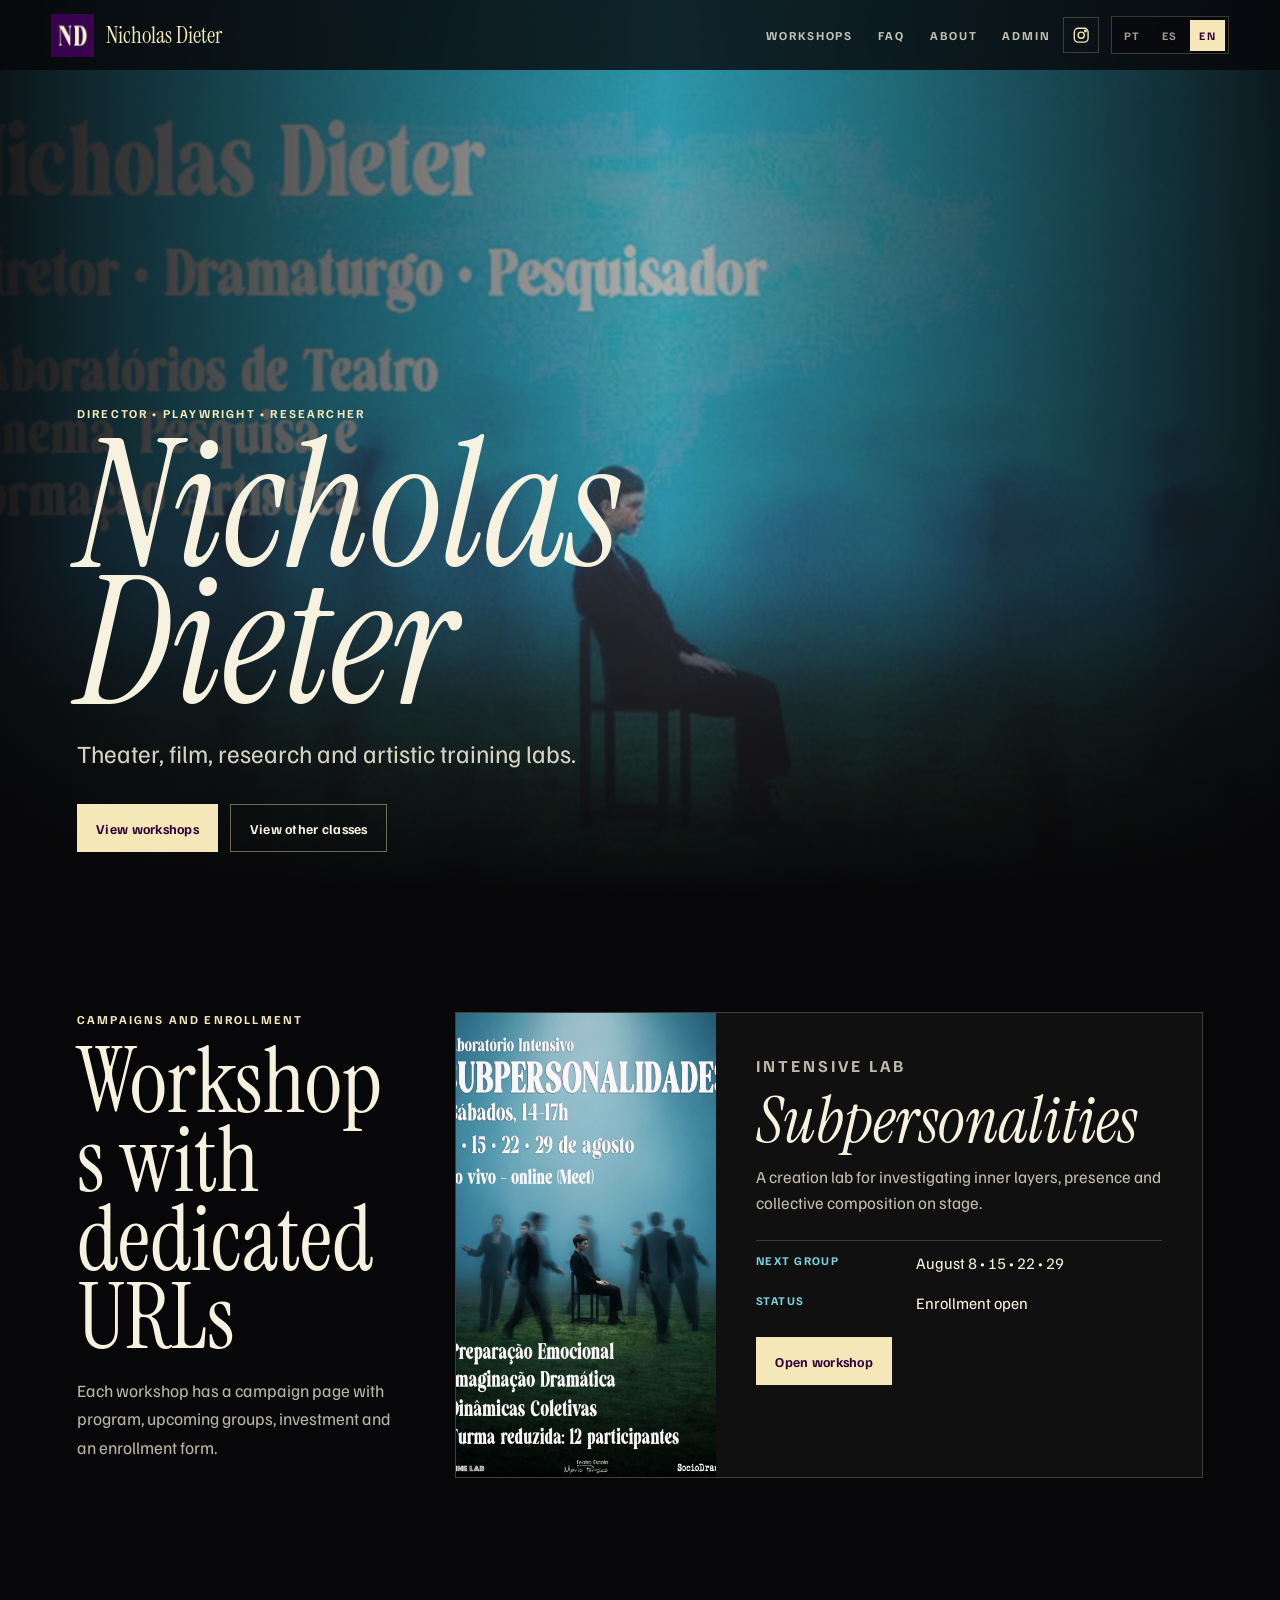
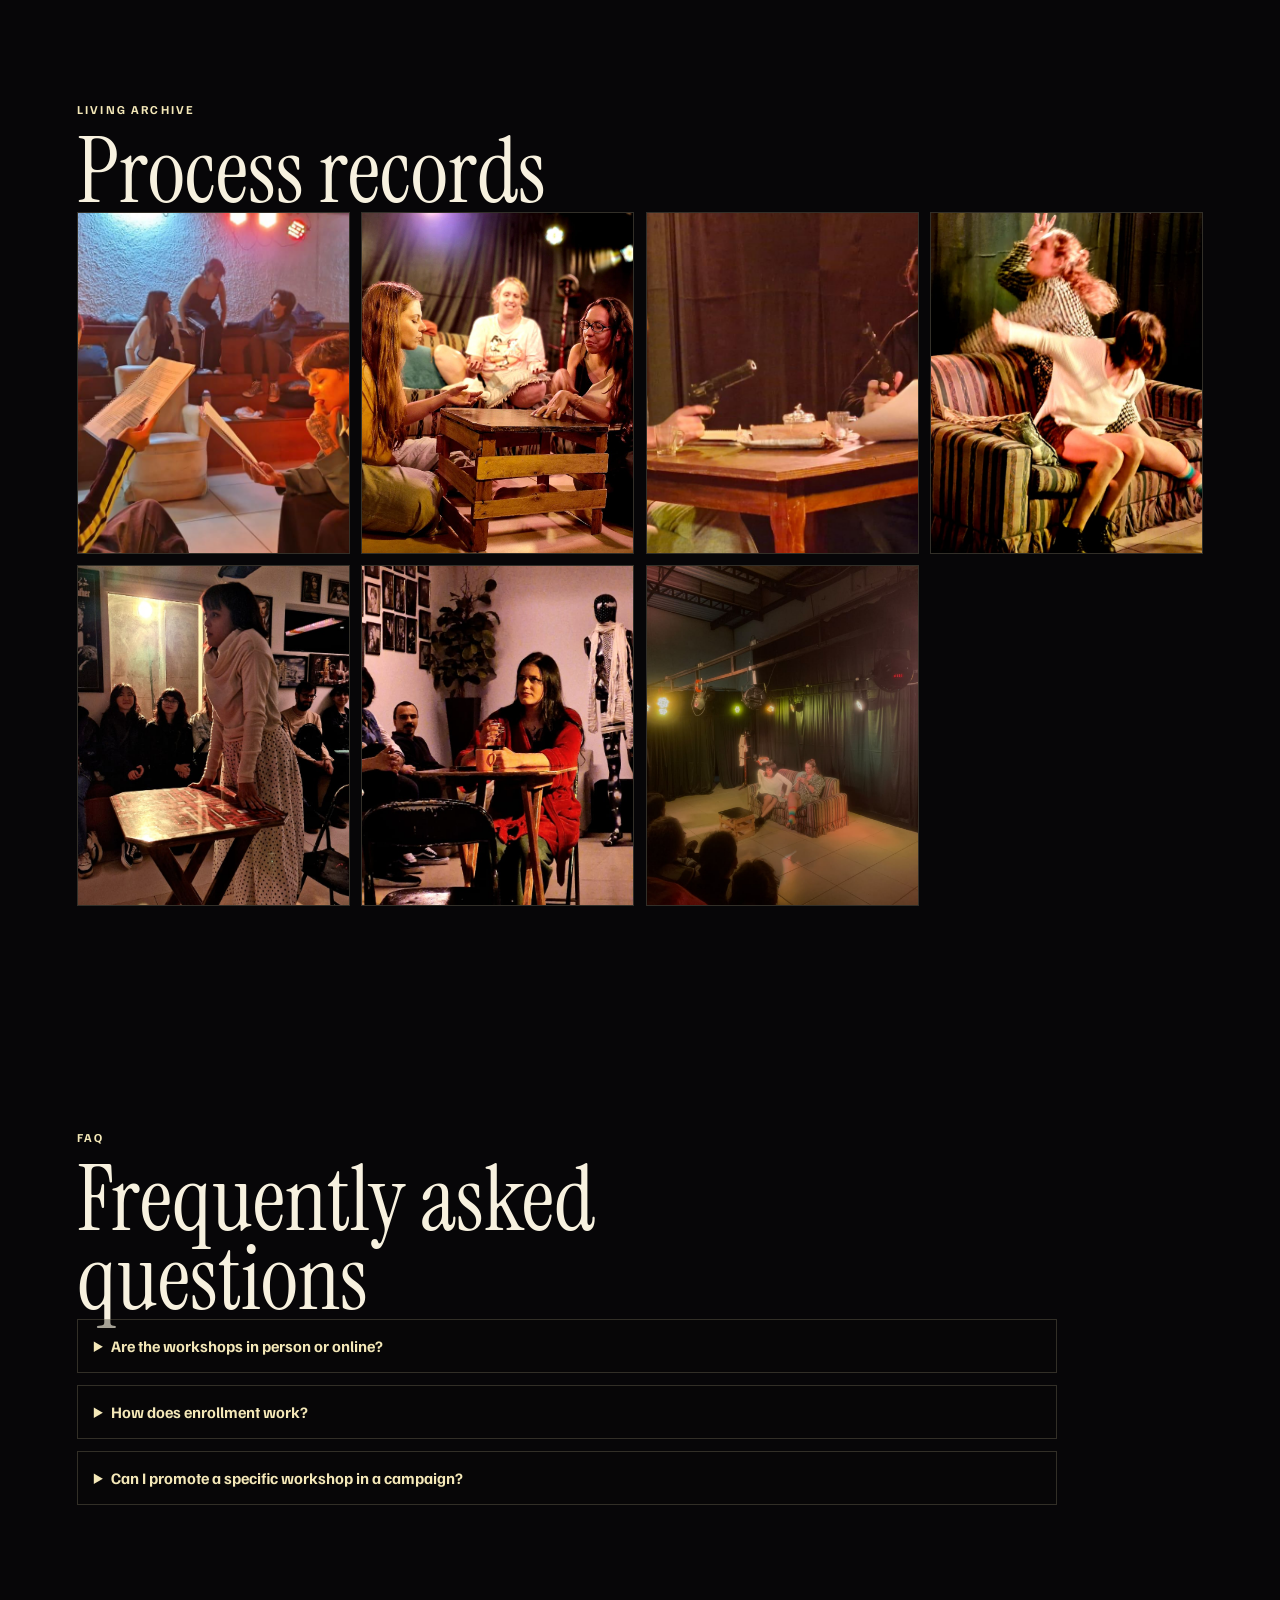
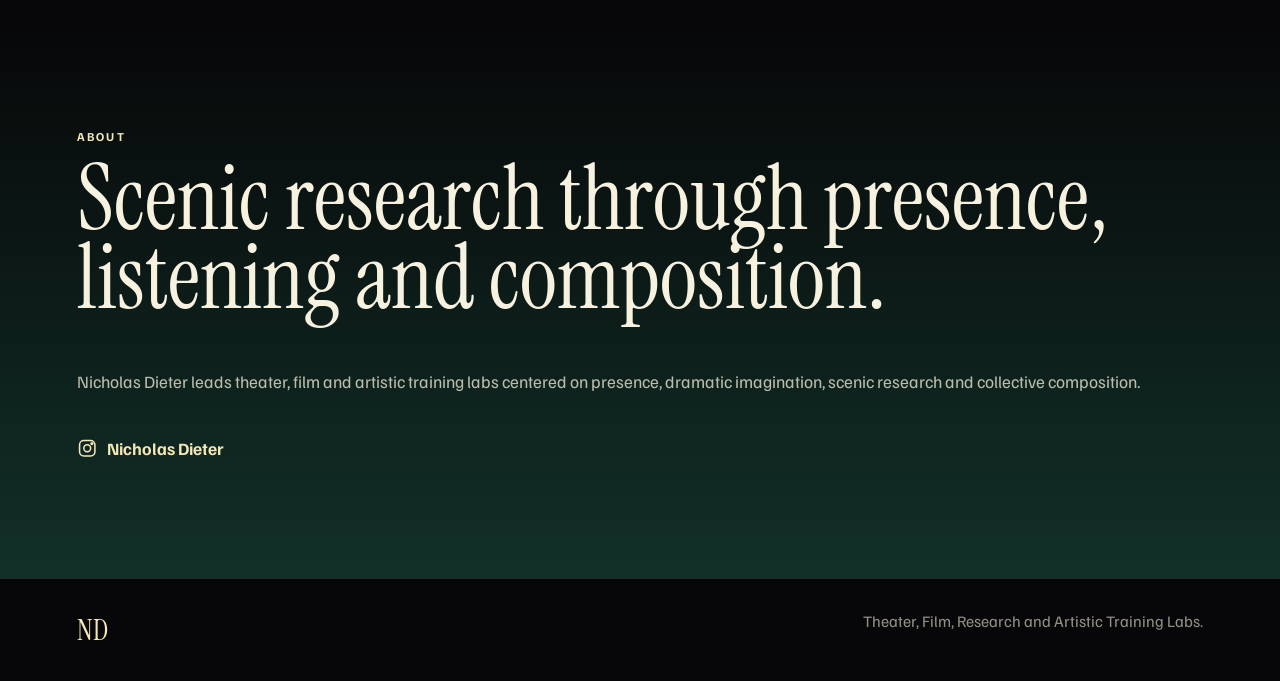
==== commit c2edef37: "Add Instagram icon to header" ====
--- a/index.html
+++ b/index.html
@@ -35,6 +35,14 @@
         <a href="#sobre" data-i18n="nav.about">Sobre</a>
         <a href="admin.html">Admin</a>
       </nav>
+
+      <a class="header-social" href="https://www.instagram.com/nicholas.dieter/" target="_blank" rel="noopener" aria-label="Instagram de Nicholas Dieter">
+        <svg aria-hidden="true" viewBox="0 0 24 24" focusable="false">
+          <rect x="3" y="3" width="18" height="18" rx="5"></rect>
+          <circle cx="12" cy="12" r="4"></circle>
+          <circle cx="17.5" cy="6.5" r="1"></circle>
+        </svg>
+      </a>
 
       <div class="language-switcher" role="group" aria-label="Selecionar idioma">
         <button type="button" data-language-option="pt" lang="pt-BR">PT</button>
--- a/styles.css
+++ b/styles.css
@@ -31,6 +31,14 @@
   font-family: var(--sans);
 }
 
+body.has-lightbox {
+  overflow: hidden;
+}
+
+[hidden] {
+  display: none !important;
+}
+
 img {
   display: block;
   max-width: 100%;
@@ -59,9 +67,9 @@
   left: 0;
   z-index: 20;
   display: grid;
-  grid-template-columns: auto 1fr auto;
+  grid-template-columns: auto minmax(0, 1fr) auto auto;
   align-items: center;
-  gap: 1rem;
+  gap: 0.75rem;
   width: 100%;
   padding: 0.85rem clamp(1rem, 4vw, 3.5rem);
   background: rgba(7, 6, 8, 0.78);
@@ -85,7 +93,7 @@
 .site-nav {
   display: none;
   justify-content: end;
-  gap: clamp(1rem, 3vw, 2rem);
+  gap: clamp(0.75rem, 2vw, 1.55rem);
   color: rgba(247, 241, 223, 0.78);
   font-size: 0.76rem;
   font-weight: 800;
@@ -95,6 +103,30 @@
 
 .site-nav a:hover {
   color: var(--nd-cream);
+}
+
+.header-social {
+  display: inline-grid;
+  place-items: center;
+  width: 2.25rem;
+  height: 2.25rem;
+  border: 1px solid var(--line);
+  color: var(--nd-cream);
+  transition: background-color 180ms var(--ease), color 180ms var(--ease), transform 180ms var(--ease);
+}
+
+.header-social:hover {
+  background: var(--nd-cream);
+  color: var(--nd-purple);
+  transform: translateY(-1px);
+}
+
+.header-social svg {
+  width: 1.15rem;
+  height: 1.15rem;
+  fill: none;
+  stroke: currentColor;
+  stroke-width: 1.8;
 }
 
 .language-switcher {
@@ -433,6 +465,27 @@
   line-height: 0.95;
 }
 
+.language-section {
+  display: grid;
+  gap: clamp(1.5rem, 4vw, 3rem);
+  border-top: 1px solid rgba(244, 232, 184, 0.16);
+  border-bottom: 1px solid rgba(244, 232, 184, 0.16);
+  background: rgba(244, 232, 184, 0.035);
+}
+
+.language-section h2 {
+  color: var(--nd-cream);
+  font-size: clamp(2.55rem, 4.4vw, 4.4rem);
+  line-height: 0.92;
+}
+
+.language-section p:not(.eyebrow) {
+  max-width: 620px;
+  color: rgba(247, 241, 223, 0.74);
+  font-size: 1.08rem;
+  line-height: 1.65;
+}
+
 .back-link {
   display: inline-flex;
   margin-bottom: 1rem;
@@ -495,7 +548,14 @@
 .course-gallery img {
   width: 100%;
   aspect-ratio: 1;
+  cursor: zoom-in;
   object-fit: cover;
+}
+
+.records-strip img,
+.workshop-card__image img,
+.course-hero__image img {
+  cursor: zoom-in;
 }
 
 .coordinator-section {
@@ -623,8 +683,42 @@
   padding: 7rem clamp(1rem, 6vw, 5rem) 4rem;
 }
 
+.admin-login {
+  display: grid;
+  min-height: calc(100svh - 7rem);
+  place-items: center;
+}
+
+.admin-login-card {
+  display: grid;
+  width: min(420px, 100%);
+  gap: 1rem;
+  padding: clamp(1.25rem, 4vw, 2rem);
+  border: 1px solid var(--line);
+  background: rgba(247, 241, 223, 0.05);
+}
+
+.admin-login-card h1 {
+  font-size: clamp(3rem, 9vw, 5.5rem);
+  line-height: 0.86;
+}
+
+.admin-error {
+  margin: 0;
+  color: #ffd0c4;
+  font-weight: 800;
+}
+
 .admin-hero {
   max-width: 780px;
+}
+
+.admin-hero__top {
+  display: flex;
+  flex-wrap: wrap;
+  gap: 1rem;
+  align-items: start;
+  justify-content: space-between;
 }
 
 .admin-hero h1 {
@@ -678,9 +772,49 @@
   padding: 1rem;
 }
 
+.admin-form legend {
+  padding: 0 0.4rem;
+  color: var(--nd-cream);
+  font-size: 0.78rem;
+  font-weight: 900;
+  letter-spacing: 0.14em;
+  text-transform: uppercase;
+}
+
 .form-row {
   display: grid;
   gap: 1rem;
+}
+
+.admin-repeater {
+  display: grid;
+  gap: 1rem;
+  margin-bottom: 1rem;
+}
+
+.admin-repeater-item {
+  display: grid;
+  gap: 0.85rem;
+  padding: 1rem;
+  border: 1px solid rgba(244, 232, 184, 0.14);
+  background: rgba(7, 6, 8, 0.24);
+}
+
+.admin-repeater-heading {
+  display: flex;
+  gap: 0.75rem;
+  align-items: center;
+  justify-content: space-between;
+}
+
+.admin-mini-button {
+  border: 1px solid rgba(244, 232, 184, 0.28);
+  background: transparent;
+  color: var(--warm-white);
+  cursor: pointer;
+  padding: 0.4rem 0.6rem;
+  font-size: 0.76rem;
+  font-weight: 900;
 }
 
 .admin-actions {
@@ -697,6 +831,49 @@
   display: block;
 }
 
+.image-lightbox {
+  position: fixed;
+  inset: 0;
+  z-index: 80;
+  display: grid;
+  place-items: center;
+  padding: clamp(1rem, 4vw, 3rem);
+}
+
+.image-lightbox__backdrop {
+  position: absolute;
+  inset: 0;
+  border: 0;
+  background: rgba(0, 0, 0, 0.86);
+  cursor: zoom-out;
+}
+
+.image-lightbox__close {
+  position: fixed;
+  top: 1rem;
+  right: 1rem;
+  z-index: 2;
+  border: 1px solid rgba(244, 232, 184, 0.42);
+  background: rgba(7, 6, 8, 0.82);
+  color: var(--warm-white);
+  cursor: pointer;
+  padding: 0.75rem 0.9rem;
+  font-weight: 900;
+}
+
+.image-lightbox__frame {
+  position: relative;
+  z-index: 1;
+  margin: 0;
+  width: min(1120px, 100%);
+}
+
+.image-lightbox__frame img {
+  width: 100%;
+  max-height: calc(100svh - 6rem);
+  object-fit: contain;
+}
+
 @media (min-width: 760px) {
   .site-nav {
     display: flex;
@@ -704,7 +881,8 @@
 
   .section--split,
   .course-about,
-  .coordinator-section {
+  .coordinator-section,
+  .language-section {
     grid-template-columns: minmax(260px, 0.42fr) minmax(0, 1fr);
   }
 
@@ -733,6 +911,10 @@
     grid-template-columns: 1fr 1fr;
   }
 
+  .form-row--three {
+    grid-template-columns: repeat(3, minmax(0, 1fr));
+  }
+
   .admin-grid {
     grid-template-columns: minmax(260px, 0.28fr) minmax(0, 1fr);
   }
@@ -740,7 +922,7 @@
 
 @media (max-width: 620px) {
   .site-header {
-    grid-template-columns: 1fr auto;
+    grid-template-columns: minmax(0, 1fr) auto auto;
   }
 
   .brand span {
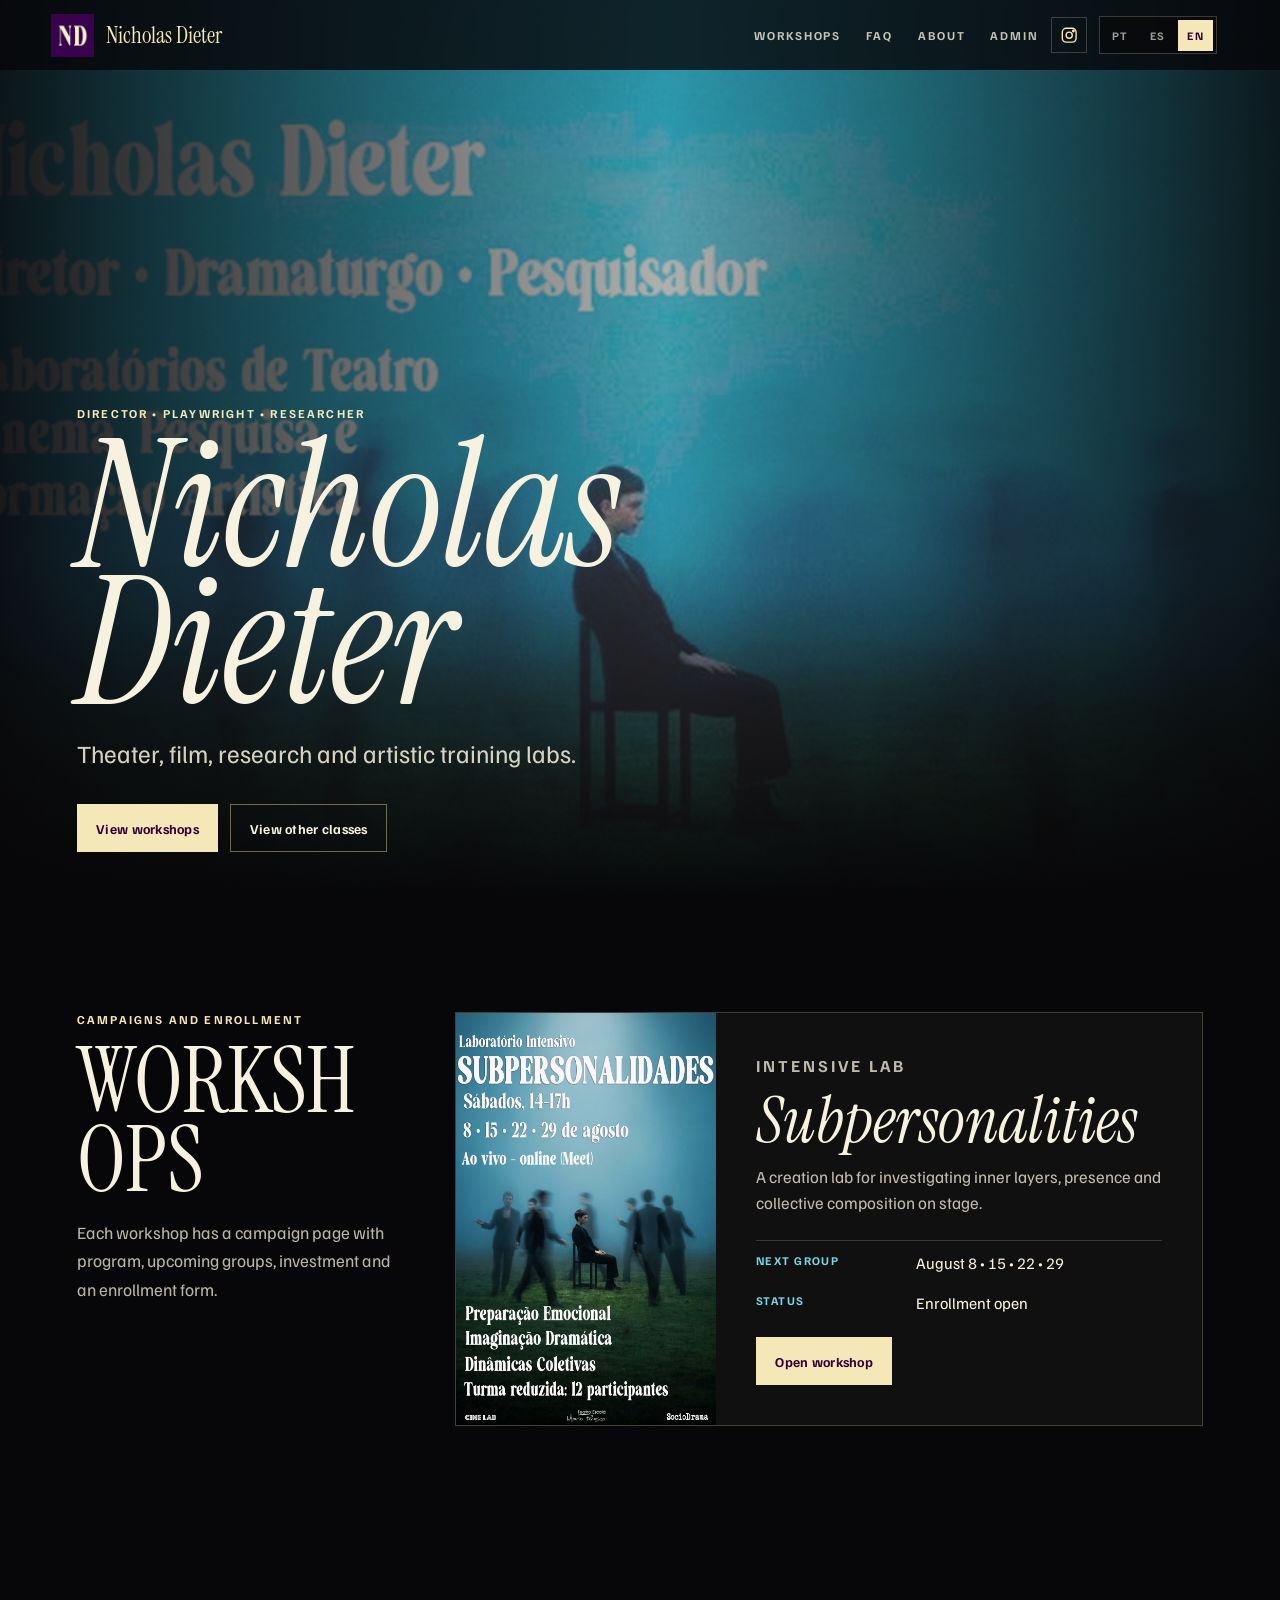
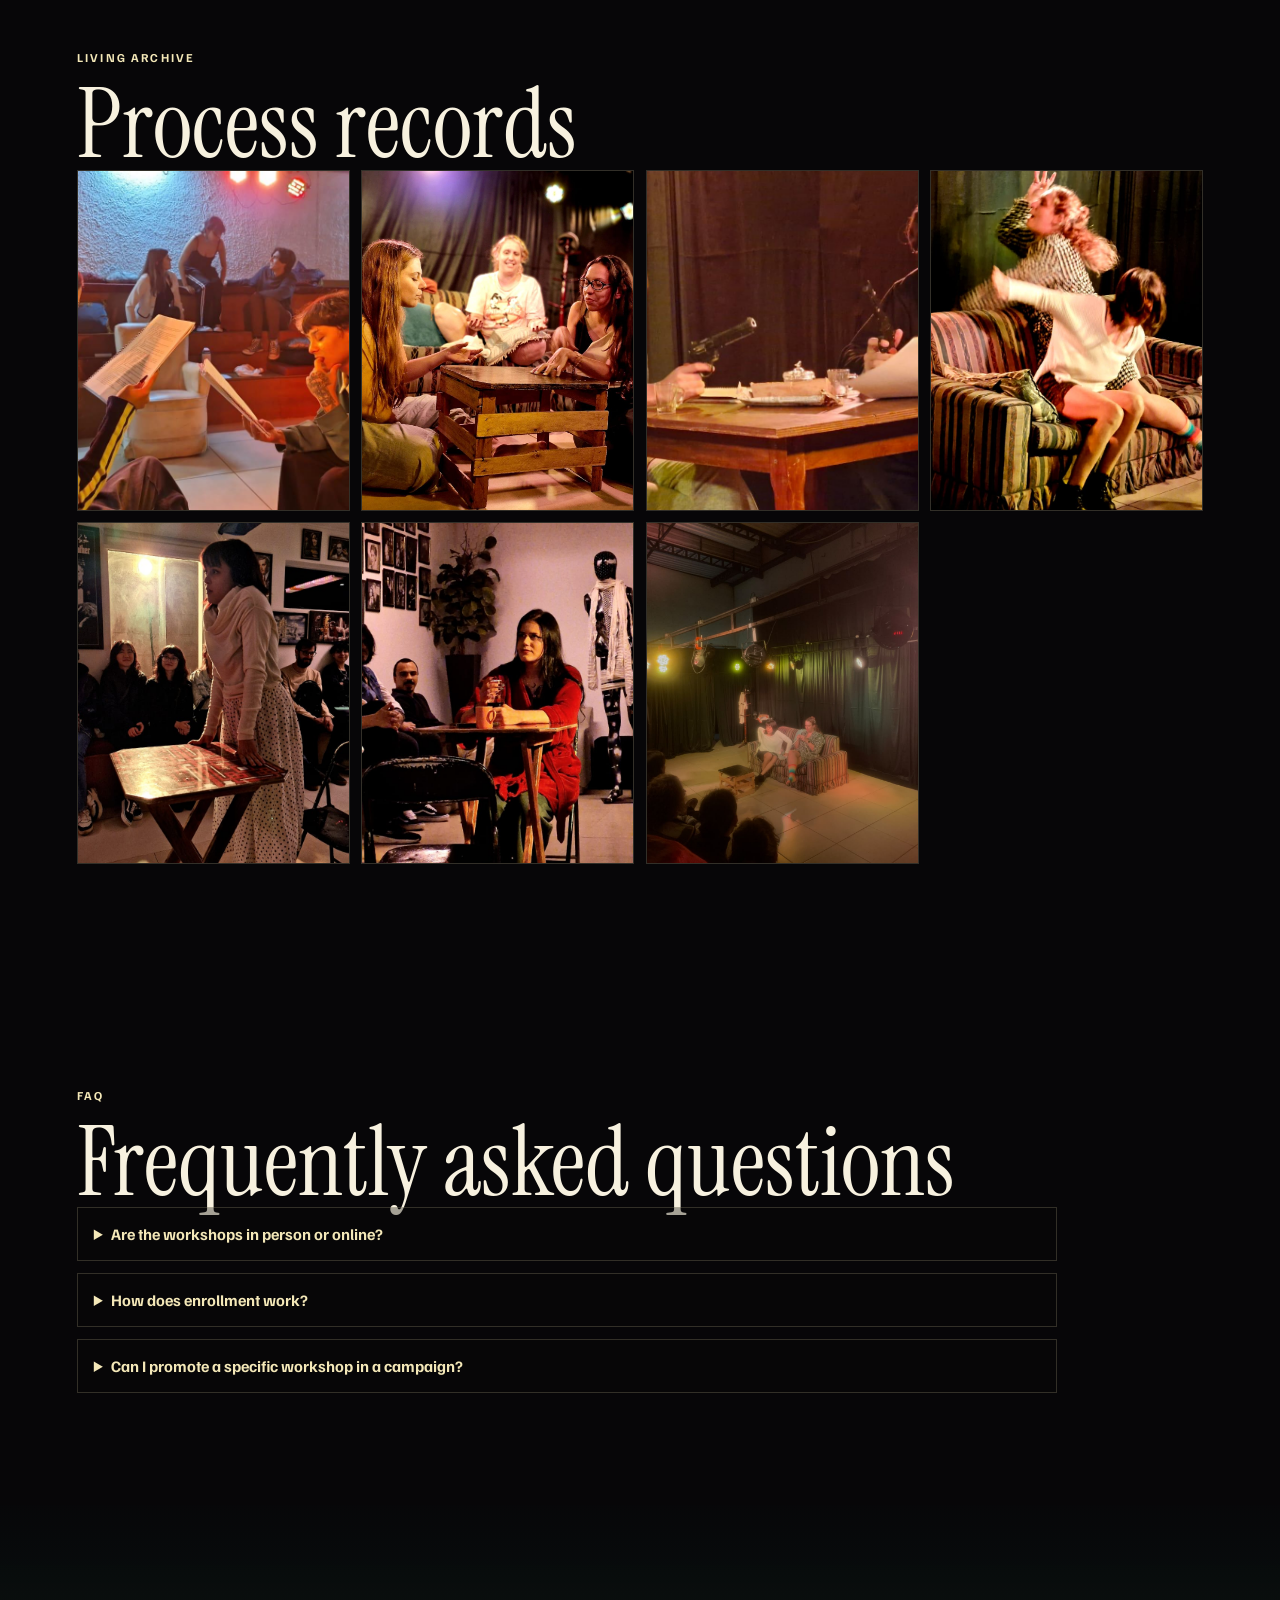
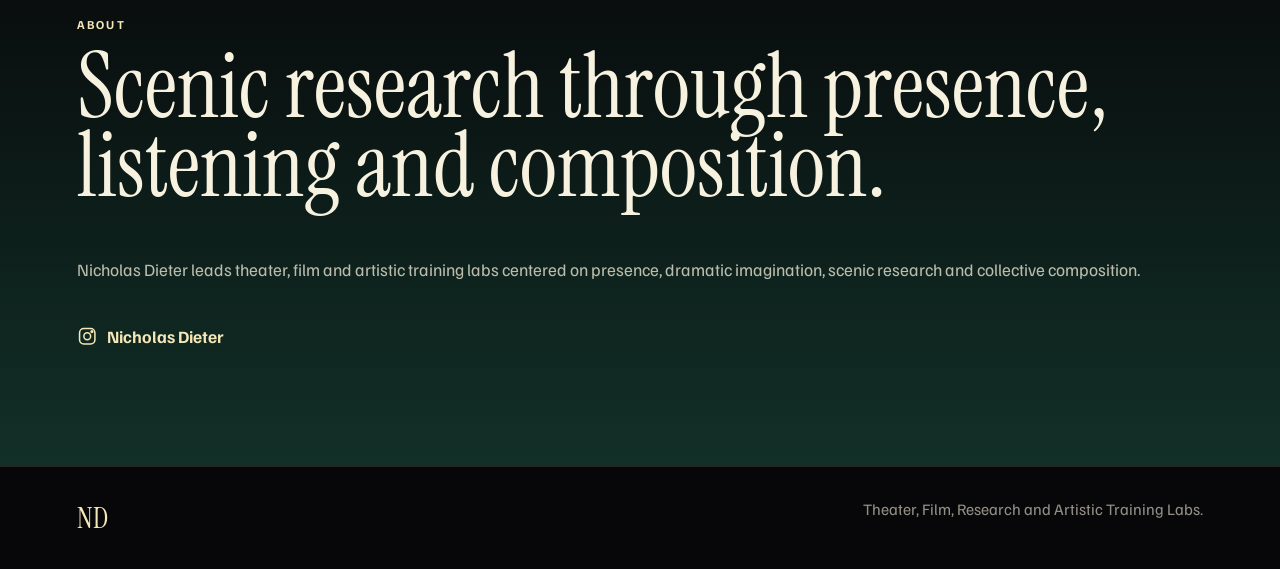
==== commit 5ea0c86e: "Refine responsive homepage headings" ====
--- a/index.html
+++ b/index.html
@@ -36,6 +36,8 @@
         <a href="admin.html">Admin</a>
       </nav>
 
+      <a class="header-admin-mobile" href="admin.html">Admin</a>
+
       <a class="header-social" href="https://www.instagram.com/nicholas.dieter/" target="_blank" rel="noopener" aria-label="Instagram de Nicholas Dieter">
         <svg aria-hidden="true" viewBox="0 0 24 24" focusable="false">
           <rect x="3" y="3" width="18" height="18" rx="5"></rect>
@@ -72,7 +74,7 @@
       <section class="section section--split" id="oficinas">
         <div class="section__intro">
           <p class="eyebrow" data-i18n="home.workshopsKicker">Campanhas e inscrições</p>
-          <h2 data-i18n="home.workshopsTitle">Oficinas com URL própria</h2>
+          <h2 data-i18n="home.workshopsTitle">OFICINAS</h2>
           <p data-i18n="home.workshopsText">
             Cada oficina tem uma página de campanha com programação, próximas turmas,
             investimento e formulário de inscrição.
--- a/styles.css
+++ b/styles.css
@@ -67,7 +67,7 @@
   left: 0;
   z-index: 20;
   display: grid;
-  grid-template-columns: auto minmax(0, 1fr) auto auto;
+  grid-template-columns: auto minmax(0, 1fr) auto auto auto;
   align-items: center;
   gap: 0.75rem;
   width: 100%;
@@ -103,6 +103,25 @@
 
 .site-nav a:hover {
   color: var(--nd-cream);
+}
+
+.header-admin-mobile {
+  display: none;
+  align-items: center;
+  justify-content: center;
+  min-height: 2.25rem;
+  padding: 0 0.65rem;
+  border: 1px solid var(--line);
+  color: var(--nd-cream);
+  font-size: 0.72rem;
+  font-weight: 900;
+  letter-spacing: 0.08em;
+  text-transform: uppercase;
+}
+
+.header-admin-mobile:hover {
+  background: var(--nd-cream);
+  color: var(--nd-purple);
 }
 
 .header-social {
@@ -273,6 +292,18 @@
 .section h2 {
   font-size: clamp(3rem, 7vw, 6.3rem);
   line-height: 0.88;
+}
+
+.section--records .section__intro,
+.section--faq .section__intro {
+  max-width: none;
+}
+
+.section--records h2,
+.section--faq h2 {
+  white-space: nowrap;
+  font-size: clamp(2.2rem, 8vw, 6rem);
+  line-height: 0.92;
 }
 
 .section__intro p:not(.eyebrow),
@@ -922,11 +953,12 @@
 
 @media (max-width: 620px) {
   .site-header {
-    grid-template-columns: minmax(0, 1fr) auto auto;
+    grid-template-columns: minmax(0, 1fr) auto auto auto;
+    gap: 0.4rem;
   }
 
   .brand span {
-    max-width: 9rem;
+    max-width: 6.5rem;
     overflow: hidden;
     text-overflow: ellipsis;
     white-space: nowrap;
@@ -936,8 +968,13 @@
     display: none;
   }
 
+  .header-admin-mobile {
+    display: inline-flex;
+  }
+
   .language-switcher button {
-    min-width: 1.9rem;
+    min-width: 1.7rem;
+    padding-inline: 0.25rem;
   }
 
   .workshop-card dl div {
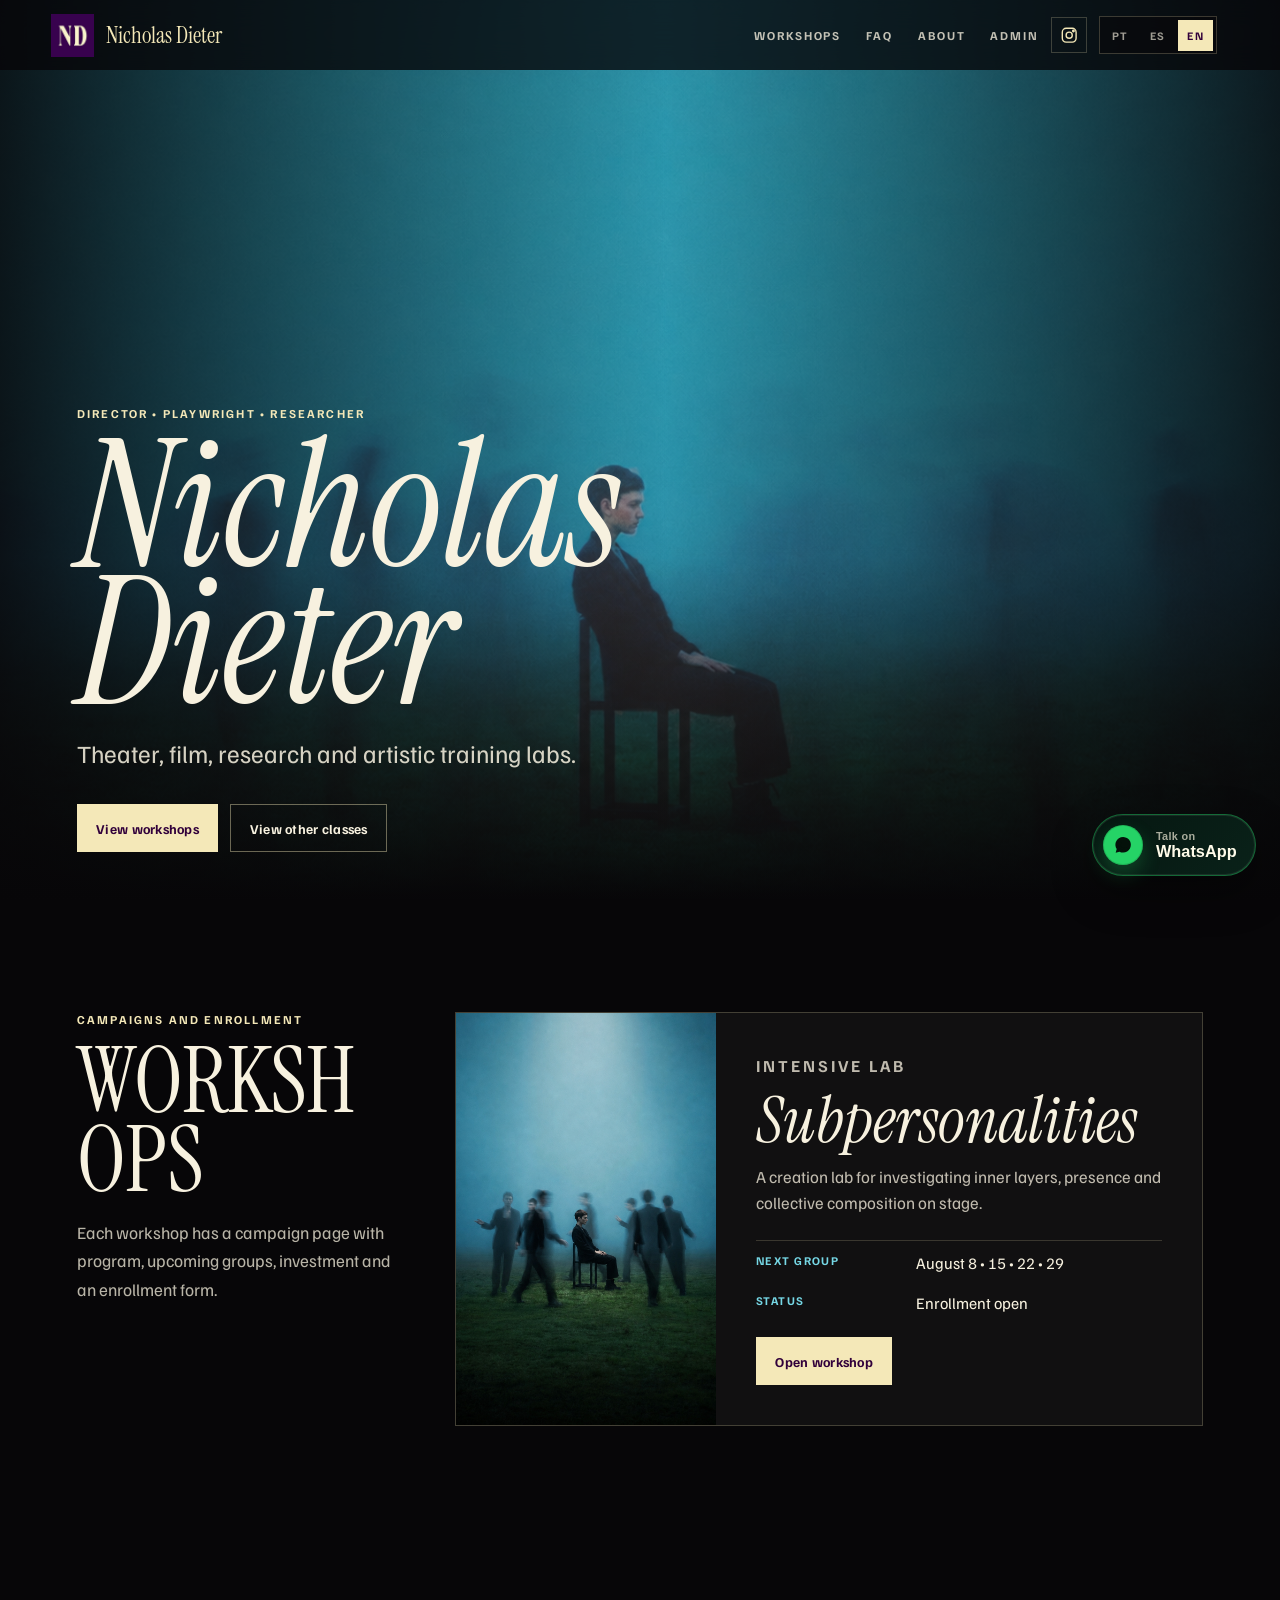
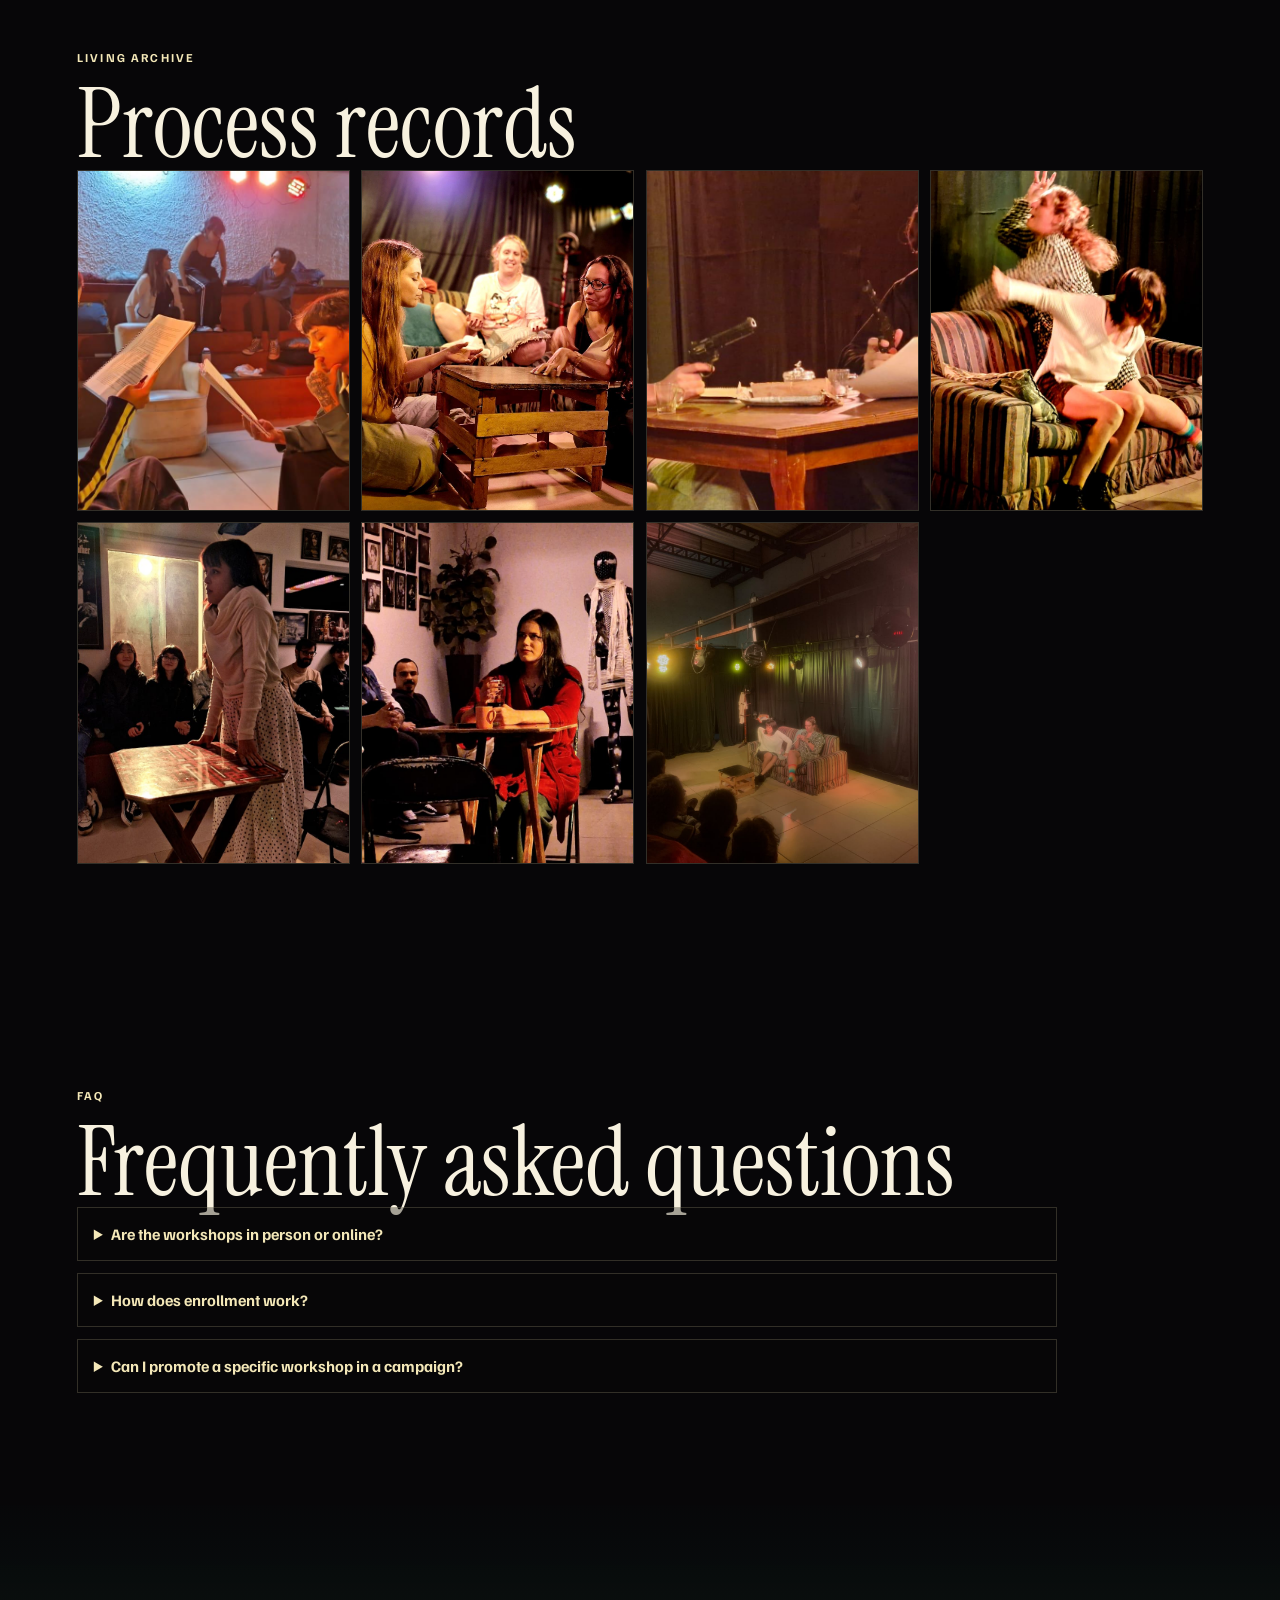
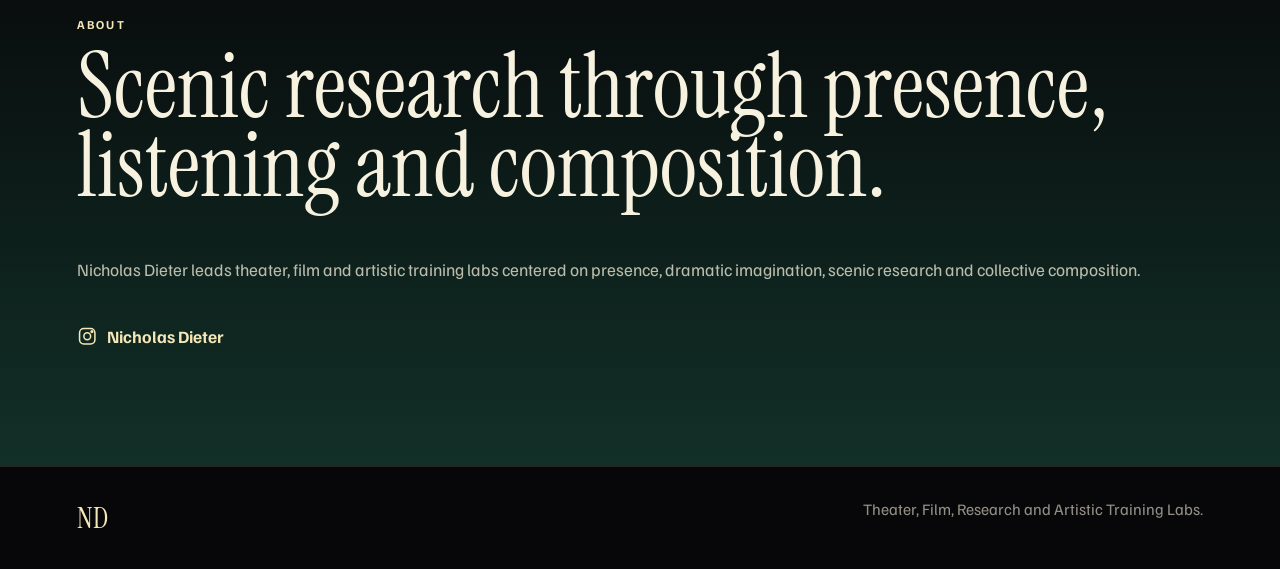
==== commit f458a1e2: "Make site sections customizable from admin" ====
--- a/index.html
+++ b/index.html
@@ -38,7 +38,7 @@
 
       <a class="header-admin-mobile" href="admin.html">Admin</a>
 
-      <a class="header-social" href="https://www.instagram.com/nicholas.dieter/" target="_blank" rel="noopener" aria-label="Instagram de Nicholas Dieter">
+      <a class="header-social" href="https://www.instagram.com/nicholas.dieter/" target="_blank" rel="noopener" aria-label="Instagram de Nicholas Dieter" data-site-link="instagram">
         <svg aria-hidden="true" viewBox="0 0 24 24" focusable="false">
           <rect x="3" y="3" width="18" height="18" rx="5"></rect>
           <circle cx="12" cy="12" r="4"></circle>
@@ -58,13 +58,13 @@
         <div class="home-hero__media" aria-hidden="true"></div>
         <div class="home-hero__content">
           <p class="eyebrow" data-i18n="home.eyebrow">Diretor • Dramaturgo • Pesquisador</p>
-          <h1>Nicholas Dieter</h1>
+          <h1 data-i18n="home.title">Nicholas Dieter</h1>
           <p data-i18n="home.statement">
             Laboratórios de teatro, cinema, pesquisa e formação artística.
           </p>
           <div class="action-row">
             <a class="button button--primary" href="#oficinas" data-i18n="home.primaryCta">Ver oficinas</a>
-            <a class="button button--ghost" href="https://vimeo.com/user131484859" target="_blank" rel="noopener" data-i18n="home.secondaryCta">
+            <a class="button button--ghost" href="https://vimeo.com/user131484859" target="_blank" rel="noopener" data-i18n="home.secondaryCta" data-site-link="vimeo">
               Ver outras aulas
             </a>
           </div>
@@ -93,7 +93,7 @@
 
       <section class="section section--faq" id="faq">
         <div class="section__intro">
-          <p class="eyebrow">FAQ</p>
+          <p class="eyebrow" data-i18n="home.faqKicker">FAQ</p>
           <h2 data-i18n="home.faqTitle">Perguntas frequentes</h2>
         </div>
         <div class="faq-list" id="faq-list"></div>
@@ -109,13 +109,13 @@
             Nicholas Dieter conduz laboratórios de teatro, cinema e formação artística
             voltados à presença, imaginação dramática, pesquisa cênica e composição coletiva.
           </p>
-          <a class="text-link" href="https://www.instagram.com/nicholas.dieter/" target="_blank" rel="noopener">
+          <a class="text-link" href="https://www.instagram.com/nicholas.dieter/" target="_blank" rel="noopener" data-site-link="instagram">
             <svg aria-hidden="true" viewBox="0 0 24 24" focusable="false">
               <rect x="3" y="3" width="18" height="18" rx="5"></rect>
               <circle cx="12" cy="12" r="4"></circle>
               <circle cx="17.5" cy="6.5" r="1"></circle>
             </svg>
-            <span>Nicholas Dieter</span>
+            <span data-i18n="home.aboutInstagramLabel">Nicholas Dieter</span>
           </a>
         </div>
       </section>
--- a/styles.css
+++ b/styles.css
@@ -194,7 +194,7 @@
   background:
     linear-gradient(90deg, rgba(7, 6, 8, 0.92), rgba(7, 6, 8, 0.3) 52%, rgba(7, 6, 8, 0.9)),
     linear-gradient(0deg, #070608, transparent 38%),
-    url("assets/nicholas-dieter-nevoa.png") center / cover no-repeat;
+    var(--home-hero-image, url("assets/nicholas-dieter-nevoa.png")) center / cover no-repeat;
 }
 
 .home-hero__content,
@@ -263,6 +263,12 @@
   transform: translateY(-1px);
 }
 
+.button:disabled {
+  cursor: not-allowed;
+  opacity: 0.42;
+  transform: none;
+}
+
 .button--primary {
   background: var(--nd-cream);
   color: var(--nd-purple);
@@ -287,6 +293,7 @@
 
 .section__intro {
   max-width: 520px;
+  min-width: 0;
 }
 
 .section h2 {
@@ -318,10 +325,12 @@
 .workshop-list {
   display: grid;
   gap: 1rem;
+  min-width: 0;
 }
 
 .workshop-card {
   display: grid;
+  min-width: 0;
   border: 1px solid var(--line);
   background: rgba(247, 241, 223, 0.04);
 }
@@ -351,6 +360,7 @@
   font-size: clamp(3rem, 5vw, 4rem);
   font-style: italic;
   line-height: 0.82;
+  overflow-wrap: anywhere;
 }
 
 .workshop-card p {
@@ -583,10 +593,68 @@
   object-fit: cover;
 }
 
+.section--videos {
+  border-top: 1px solid rgba(244, 232, 184, 0.14);
+  border-bottom: 1px solid rgba(244, 232, 184, 0.14);
+  background: rgba(244, 232, 184, 0.035);
+}
+
+.section--videos .section__intro {
+  max-width: 720px;
+}
+
+.video-grid {
+  display: grid;
+  gap: 1rem;
+  margin-top: 2rem;
+}
+
+.video-card {
+  display: grid;
+  gap: 1rem;
+  border: 1px solid rgba(244, 232, 184, 0.18);
+  background: rgba(7, 6, 8, 0.26);
+  padding: 1rem;
+}
+
+.video-card iframe,
+.video-card__fallback {
+  display: grid;
+  width: 100%;
+  aspect-ratio: 16 / 9;
+  border: 0;
+  background: #000;
+}
+
+.video-card__fallback {
+  place-items: center;
+  border: 1px solid rgba(244, 232, 184, 0.2);
+  color: var(--nd-cream);
+  font-weight: 900;
+}
+
+.video-card h3 {
+  margin: 0;
+  color: var(--nd-cream);
+  font-family: var(--display);
+  font-size: clamp(2rem, 4vw, 3.25rem);
+  font-weight: 400;
+  line-height: 0.92;
+}
+
+.video-card p:not(.eyebrow) {
+  max-width: 700px;
+  color: rgba(247, 241, 223, 0.72);
+  line-height: 1.6;
+}
+
 .records-strip img,
-.workshop-card__image img,
 .course-hero__image img {
   cursor: zoom-in;
+}
+
+.workshop-card__image img {
+  cursor: pointer;
 }
 
 .coordinator-section {
@@ -656,6 +724,84 @@
 .commerce-panel--form h2,
 .commerce-panel--form p {
   text-align: center;
+}
+
+.floating-whatsapp {
+  position: fixed;
+  right: clamp(1rem, 3vw, 1.5rem);
+  bottom: clamp(1rem, 3vw, 1.5rem);
+  z-index: 70;
+  display: inline-flex;
+  align-items: center;
+  gap: 0.78rem;
+  min-height: 3.85rem;
+  padding: 0.6rem 1.15rem 0.6rem 0.6rem;
+  border: 1px solid rgba(37, 211, 102, 0.42);
+  border-radius: 999px;
+  background: linear-gradient(135deg, rgba(6, 23, 17, 0.98), rgba(10, 35, 26, 0.96));
+  color: var(--warm-white);
+  box-shadow:
+    0 1rem 2.6rem rgba(0, 0, 0, 0.42),
+    inset 0 0 0 1px rgba(247, 241, 223, 0.08);
+  font-family: "Segoe UI", Arial, sans-serif;
+  text-decoration: none;
+  transition: transform 180ms var(--ease), box-shadow 180ms var(--ease);
+}
+
+.floating-whatsapp:hover {
+  border-color: rgba(37, 211, 102, 0.7);
+  box-shadow:
+    0 1.25rem 3.1rem rgba(0, 0, 0, 0.5),
+    0 0 0 0.35rem rgba(37, 211, 102, 0.08),
+    inset 0 0 0 1px rgba(247, 241, 223, 0.12);
+  transform: translateY(-2px);
+}
+
+.floating-whatsapp:focus-visible {
+  outline: 2px solid #25d366;
+  outline-offset: 4px;
+}
+
+.floating-whatsapp__icon {
+  display: inline-grid;
+  flex: 0 0 auto;
+  place-items: center;
+  width: 2.55rem;
+  height: 2.55rem;
+  border-radius: 50%;
+  background: #25d366;
+  color: #04110a;
+  box-shadow:
+    0 0.55rem 1.2rem rgba(37, 211, 102, 0.24),
+    inset 0 0 0 1px rgba(4, 17, 10, 0.14);
+}
+
+.floating-whatsapp svg {
+  width: 1.38rem;
+  height: 1.38rem;
+  fill: currentColor;
+}
+
+.floating-whatsapp__copy {
+  display: grid;
+  gap: 0.1rem;
+}
+
+.floating-whatsapp__eyebrow {
+  color: rgba(247, 241, 223, 0.68);
+  font-size: 0.68rem;
+  font-weight: 600;
+  letter-spacing: 0.03em;
+  line-height: 1;
+}
+
+.floating-whatsapp__label {
+  color: #fffbe9;
+  font-size: 1.02rem;
+  font-weight: 700;
+  letter-spacing: 0;
+  line-height: 1;
+  white-space: nowrap;
 }
 
 .divider {
@@ -706,6 +852,12 @@
   color: var(--warm-white);
 }
 
+.signup-form ::placeholder,
+.admin-login-card ::placeholder,
+.admin-form ::placeholder {
+  color: rgba(247, 241, 223, 0.42);
+}
+
 .admin-form select option {
   color: #0b0b0b;
 }
@@ -757,10 +909,79 @@
   line-height: 0.86;
 }
 
+.admin-section {
+  margin-top: 3rem;
+}
+
+.admin-section-heading {
+  max-width: 760px;
+}
+
+.admin-section-heading h2 {
+  color: var(--nd-cream);
+  font-size: clamp(2.8rem, 6vw, 5rem);
+  line-height: 0.88;
+}
+
+.admin-section-heading p:not(.eyebrow) {
+  color: rgba(247, 241, 223, 0.68);
+  font-size: 1.02rem;
+  line-height: 1.6;
+}
+
+.admin-form--site {
+  margin-top: 1rem;
+}
+
+.admin-site-block {
+  margin-top: 1rem;
+  background: rgba(7, 6, 8, 0.22);
+}
+
+.admin-language-picker {
+  max-width: 320px;
+}
+
+.admin-copy-group {
+  border: 1px solid rgba(244, 232, 184, 0.14);
+  background: rgba(247, 241, 223, 0.035);
+}
+
+.admin-copy-group + .admin-copy-group {
+  margin-top: 0.8rem;
+}
+
+.admin-copy-group summary {
+  cursor: pointer;
+  padding: 0.85rem 1rem;
+  color: var(--nd-cream);
+  font-size: 0.78rem;
+  font-weight: 900;
+  letter-spacing: 0.12em;
+  text-transform: uppercase;
+}
+
+.admin-copy-group[open] summary {
+  border-bottom: 1px solid rgba(244, 232, 184, 0.12);
+}
+
+.admin-copy-group > label,
+.admin-copy-group > .form-row {
+  margin: 1rem;
+}
+
+.admin-save-status {
+  align-self: center;
+  margin: 0;
+  color: var(--mist-blue);
+  font-size: 0.86rem;
+  font-weight: 900;
+}
+
 .admin-grid {
   display: grid;
   gap: 1.5rem;
-  margin-top: 3rem;
+  margin-top: 1rem;
 }
 
 .admin-panel,
@@ -768,6 +989,127 @@
   padding: 1rem;
   border: 1px solid var(--line);
   background: rgba(247, 241, 223, 0.04);
+}
+
+.admin-form {
+  align-content: start;
+}
+
+.admin-panel {
+  align-self: start;
+}
+
+.admin-panel-actions {
+  display: grid;
+  gap: 0.55rem;
+}
+
+.admin-flow {
+  display: grid;
+  gap: 0.35rem;
+  margin-top: 1.25rem;
+  padding-top: 1rem;
+  border-top: 1px solid rgba(244, 232, 184, 0.14);
+}
+
+.admin-flow a {
+  display: flex;
+  justify-content: space-between;
+  border: 1px solid rgba(244, 232, 184, 0.12);
+  color: rgba(247, 241, 223, 0.74);
+  padding: 0.55rem 0.65rem;
+  font-size: 0.74rem;
+  font-weight: 900;
+  letter-spacing: 0.1em;
+  text-transform: uppercase;
+}
+
+.admin-flow a:hover {
+  border-color: var(--nd-cream);
+  color: var(--nd-cream);
+}
+
+.admin-flow a.is-active {
+  border-color: var(--nd-cream);
+  background: rgba(244, 232, 184, 0.12);
+  color: var(--nd-cream);
+}
+
+.admin-step-indicator {
+  display: flex;
+  flex-wrap: wrap;
+  gap: 0.7rem;
+  align-items: center;
+  justify-content: space-between;
+  padding: 0.9rem 1rem;
+  border: 1px solid rgba(244, 232, 184, 0.16);
+  background: rgba(7, 6, 8, 0.36);
+}
+
+.admin-step-indicator span,
+.admin-step-controls span {
+  color: var(--mist-blue);
+  font-size: 0.78rem;
+  font-weight: 900;
+  letter-spacing: 0.14em;
+  text-transform: uppercase;
+}
+
+.admin-step-indicator strong {
+  color: var(--nd-cream);
+  font-family: var(--display);
+  font-size: clamp(2rem, 5vw, 3rem);
+  font-weight: 400;
+  line-height: 0.9;
+}
+
+.admin-card {
+  display: none;
+  gap: 1rem;
+  padding: clamp(1rem, 3vw, 1.5rem);
+  border: 1px solid rgba(244, 232, 184, 0.18);
+  background: rgba(7, 6, 8, 0.28);
+}
+
+.admin-card.is-active {
+  display: grid;
+}
+
+.admin-card__header {
+  display: flex;
+  gap: 1rem;
+  align-items: start;
+  padding-bottom: 1rem;
+  border-bottom: 1px solid rgba(244, 232, 184, 0.14);
+}
+
+.admin-card__header > span {
+  display: inline-grid;
+  flex: 0 0 auto;
+  place-items: center;
+  width: 2.4rem;
+  height: 2.4rem;
+  background: var(--nd-cream);
+  color: var(--nd-purple);
+  font-size: 0.78rem;
+  font-weight: 900;
+}
+
+.admin-card h2,
+.admin-card h3 {
+  font-family: var(--sans);
+  font-size: 1rem;
+  font-weight: 900;
+  letter-spacing: 0.1em;
+  text-transform: uppercase;
+}
+
+.admin-card__header p,
+.image-uploader p,
+.gallery-uploader p {
+  margin: 0.35rem 0 0;
+  color: rgba(247, 241, 223, 0.58);
+  line-height: 1.5;
 }
 
 .admin-list {
@@ -798,9 +1140,21 @@
   font-size: 0.85rem;
 }
 
+.admin-field-hint {
+  margin: 0;
+  color: rgba(247, 241, 223, 0.58);
+  line-height: 1.55;
+}
+
 .admin-form fieldset {
   border: 1px solid rgba(244, 232, 184, 0.16);
-  padding: 1rem;
+  padding: clamp(1rem, 2vw, 1.2rem);
+  background: rgba(247, 241, 223, 0.025);
+}
+
+.admin-inline-fieldset {
+  display: grid;
+  gap: 1rem;
 }
 
 .admin-form legend {
@@ -815,6 +1169,146 @@
 .form-row {
   display: grid;
   gap: 1rem;
+}
+
+.image-uploader-grid {
+  display: grid;
+  gap: 1rem;
+}
+
+.image-uploader,
+.gallery-uploader {
+  display: grid;
+  gap: 1rem;
+  border: 1px solid rgba(244, 232, 184, 0.14);
+  background: rgba(247, 241, 223, 0.035);
+  padding: 1rem;
+}
+
+.image-uploader__preview {
+  display: grid;
+  min-height: 220px;
+  place-items: center;
+  overflow: hidden;
+  border: 1px dashed rgba(244, 232, 184, 0.24);
+  background: rgba(0, 0, 0, 0.28);
+  color: rgba(247, 241, 223, 0.52);
+}
+
+.image-uploader__preview img {
+  width: 100%;
+  height: 100%;
+  max-height: 320px;
+  object-fit: cover;
+}
+
+.image-uploader__preview small {
+  display: block;
+  width: 100%;
+  padding: 0.45rem;
+  overflow: hidden;
+  color: rgba(247, 241, 223, 0.7);
+  font-size: 0.72rem;
+  text-overflow: ellipsis;
+  white-space: nowrap;
+}
+
+.image-uploader__body {
+  display: grid;
+  align-content: start;
+  gap: 0.85rem;
+}
+
+.upload-button {
+  position: relative;
+  display: inline-flex;
+  align-items: center;
+  justify-content: center;
+  min-height: 2.75rem;
+  border: 1px solid var(--nd-cream);
+  background: var(--nd-cream);
+  color: var(--nd-purple);
+  cursor: pointer;
+  font-weight: 900;
+  text-align: center;
+}
+
+.upload-button input {
+  position: absolute;
+  inset: 0;
+  cursor: pointer;
+  opacity: 0;
+}
+
+.upload-button.is-loading {
+  color: transparent;
+  opacity: 0.62;
+  pointer-events: none;
+}
+
+.upload-button.is-loading::after {
+  position: absolute;
+  content: "Processando...";
+  color: var(--nd-purple);
+}
+
+.upload-button--wide {
+  width: 100%;
+}
+
+.admin-advanced {
+  border: 1px solid rgba(244, 232, 184, 0.12);
+  padding: 0.65rem;
+}
+
+.admin-advanced summary {
+  cursor: pointer;
+  color: rgba(247, 241, 223, 0.72);
+  font-size: 0.78rem;
+  font-weight: 900;
+}
+
+.admin-advanced[open] summary {
+  margin-bottom: 0.75rem;
+}
+
+.admin-path-label {
+  font-size: 0.82rem;
+}
+
+.admin-gallery-preview {
+  display: grid;
+  grid-template-columns: repeat(auto-fill, minmax(120px, 1fr));
+  gap: 0.65rem;
+}
+
+.admin-gallery-item {
+  display: grid;
+  gap: 0.45rem;
+  margin: 0;
+  border: 1px solid rgba(244, 232, 184, 0.14);
+  padding: 0.45rem;
+}
+
+.admin-gallery-item img {
+  width: 100%;
+  aspect-ratio: 1;
+  object-fit: cover;
+}
+
+.admin-gallery-item figcaption {
+  overflow: hidden;
+  color: rgba(247, 241, 223, 0.58);
+  font-size: 0.72rem;
+  text-overflow: ellipsis;
+  white-space: nowrap;
+}
+
+.empty-gallery {
+  margin: 0;
+  border: 1px dashed rgba(244, 232, 184, 0.18);
+  color: rgba(247, 241, 223, 0.58);
+  padding: 1rem;
 }
 
 .admin-repeater {
@@ -852,6 +1346,32 @@
   display: flex;
   flex-wrap: wrap;
   gap: 0.75rem;
+}
+
+.admin-step-controls {
+  display: grid;
+  grid-template-columns: minmax(0, 1fr) auto minmax(0, 1fr);
+  gap: 0.75rem;
+  align-items: center;
+  padding: 1rem;
+  border: 1px solid rgba(244, 232, 184, 0.16);
+  background: rgba(7, 6, 8, 0.28);
+}
+
+.admin-step-controls .button:last-child {
+  justify-self: end;
+}
+
+.admin-step-controls span {
+  justify-self: center;
+  text-align: center;
+}
+
+.admin-actions--sticky {
+  margin: 0;
+  padding: 1rem;
+  border: 1px solid rgba(244, 232, 184, 0.16);
+  background: rgba(7, 6, 8, 0.34);
 }
 
 .export-box {
@@ -930,6 +1450,10 @@
     grid-template-columns: repeat(4, minmax(0, 1fr));
   }
 
+  .video-grid {
+    grid-template-columns: repeat(2, minmax(0, 1fr));
+  }
+
   .course-hero {
     grid-template-columns: minmax(320px, 0.42fr) minmax(0, 1fr);
   }
@@ -948,6 +1472,19 @@
 
   .admin-grid {
     grid-template-columns: minmax(260px, 0.28fr) minmax(0, 1fr);
+  }
+
+  .admin-panel {
+    position: sticky;
+    top: 5.8rem;
+  }
+
+  .image-uploader-grid {
+    grid-template-columns: 1fr 1fr;
+  }
+
+  .image-uploader {
+    grid-template-columns: minmax(180px, 0.52fr) minmax(0, 1fr);
   }
 }
 
@@ -969,7 +1506,7 @@
   }
 
   .header-admin-mobile {
-    display: inline-flex;
+    display: none;
   }
 
   .language-switcher button {
@@ -981,4 +1518,46 @@
     grid-template-columns: 1fr;
     gap: 0.2rem;
   }
-}
+
+  .section--records h2,
+  .section--faq h2 {
+    font-size: clamp(1.6rem, 6.4vw, 2.2rem);
+  }
+
+  .workshop-card h3 {
+    font-size: clamp(2.2rem, 10vw, 3rem);
+  }
+
+  .floating-whatsapp {
+    right: 1rem;
+    bottom: 1rem;
+    width: 3.6rem;
+    height: 3.6rem;
+    min-width: 3.15rem;
+    justify-content: center;
+    padding: 0.5rem;
+  }
+
+  .floating-whatsapp__icon {
+    width: 2.45rem;
+    height: 2.45rem;
+  }
+
+  .floating-whatsapp__copy {
+    display: none;
+  }
+
+  .admin-step-controls {
+    grid-template-columns: 1fr;
+  }
+
+  .admin-step-controls .button,
+  .admin-step-controls .button:last-child {
+    justify-self: stretch;
+    width: 100%;
+  }
+
+  .admin-flow {
+    grid-template-columns: 1fr 1fr;
+  }
+}
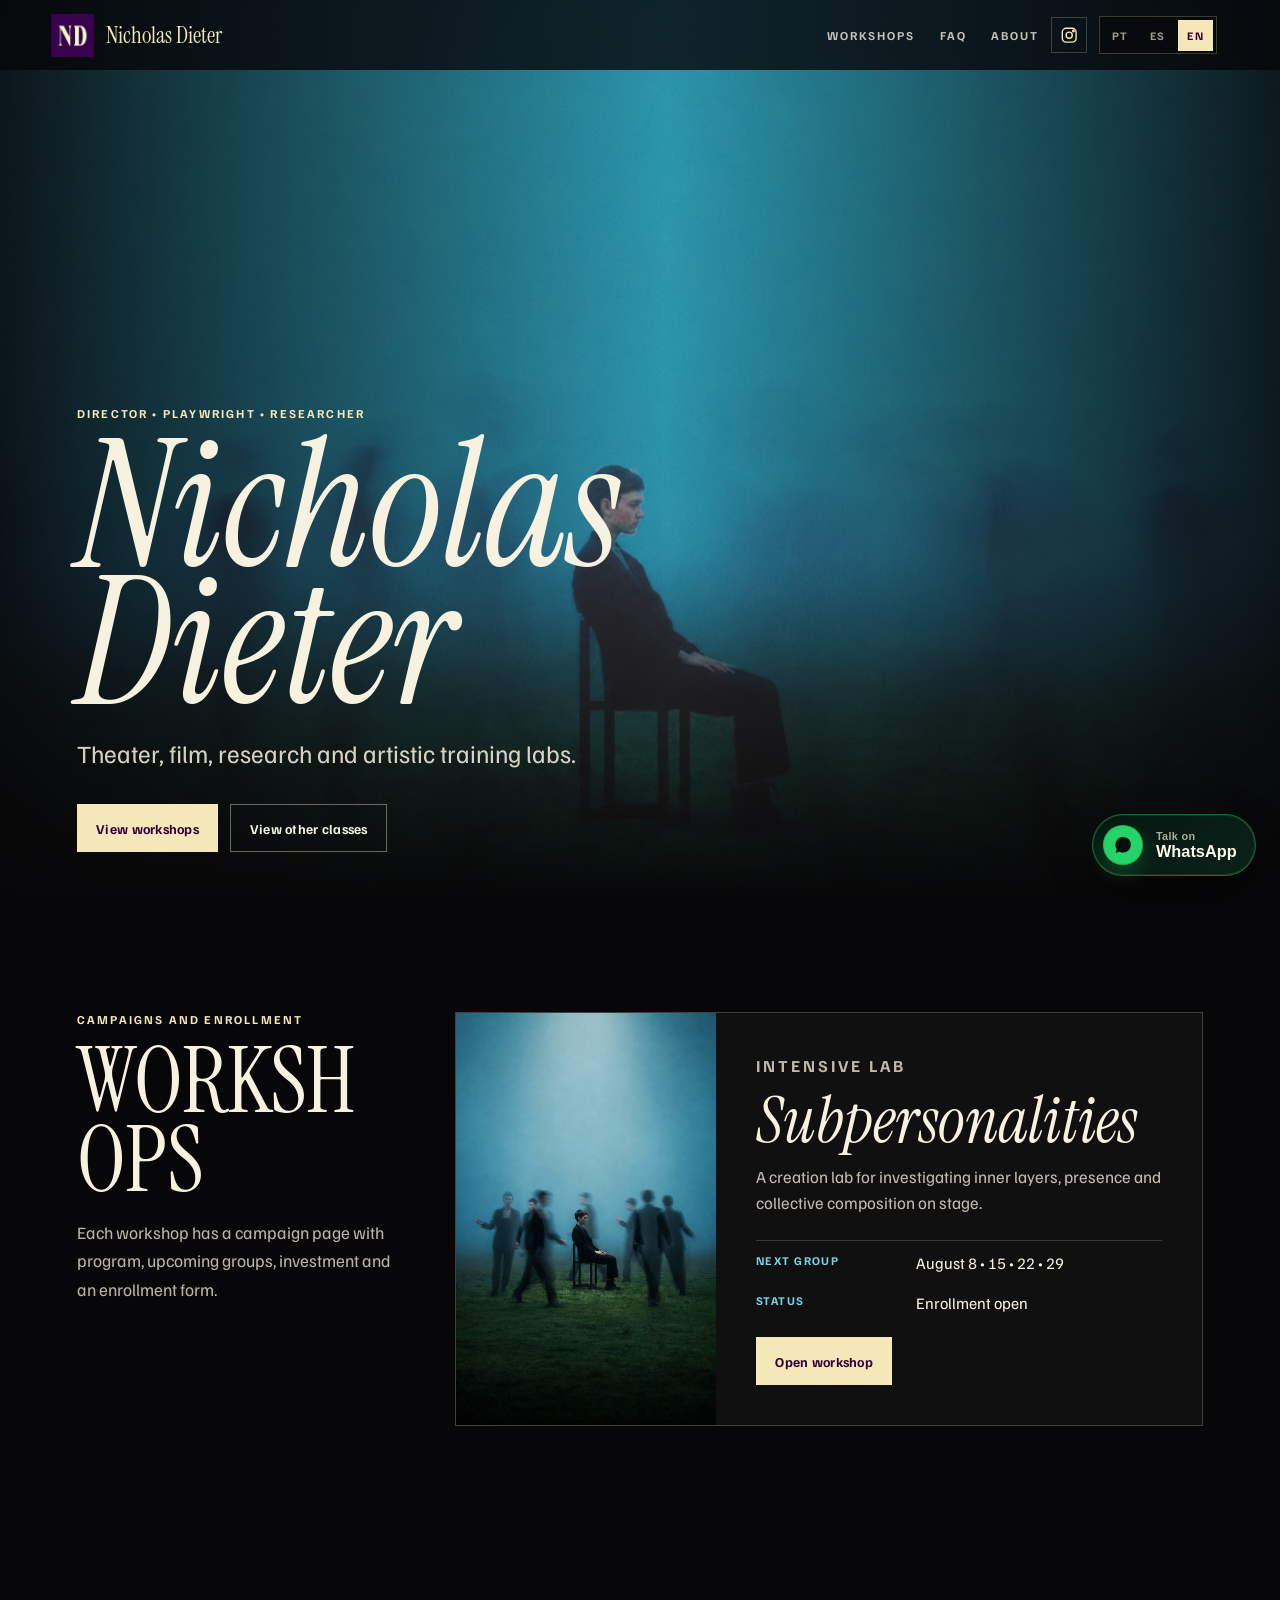
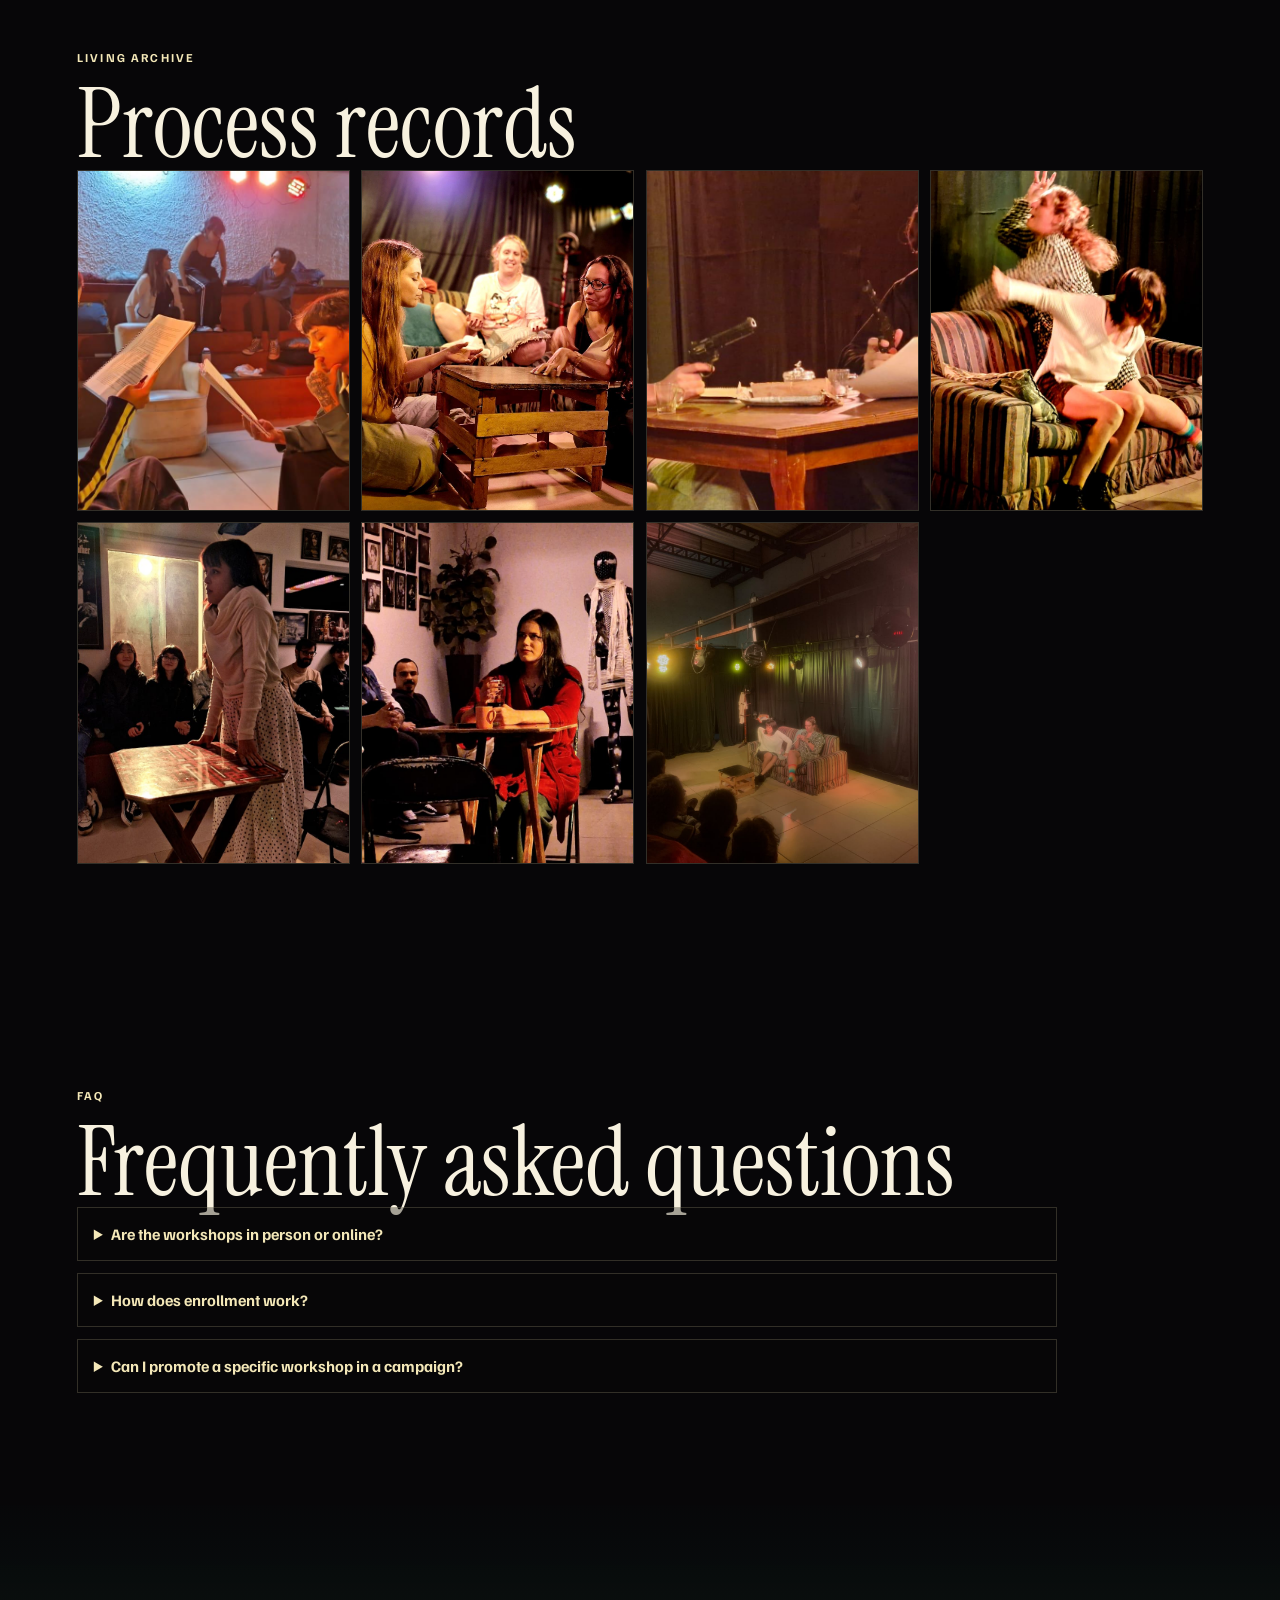
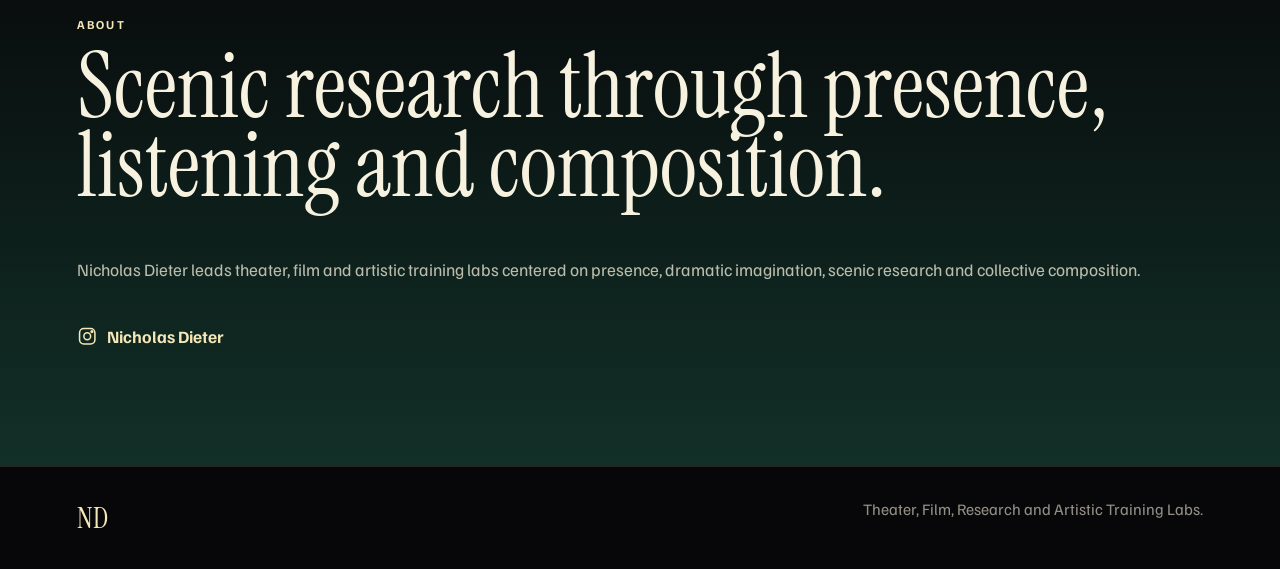
==== commit a1507b2f: "Disable front-end admin editing" ====
--- a/index.html
+++ b/index.html
@@ -19,6 +19,7 @@
     >
     <link rel="preload" href="assets/nicholas-dieter-nevoa.png" as="image">
     <link rel="stylesheet" href="styles.css">
+    <script src="published-data.js" defer></script>
     <script src="workshop-data.js" defer></script>
     <script src="script.js" defer></script>
   </head>
@@ -33,10 +34,7 @@
         <a href="#oficinas" data-i18n="nav.workshops">Oficinas</a>
         <a href="#faq" data-i18n="nav.faq">FAQ</a>
         <a href="#sobre" data-i18n="nav.about">Sobre</a>
-        <a href="admin.html">Admin</a>
       </nav>
-
-      <a class="header-admin-mobile" href="admin.html">Admin</a>
 
       <a class="header-social" href="https://www.instagram.com/nicholas.dieter/" target="_blank" rel="noopener" aria-label="Instagram de Nicholas Dieter" data-site-link="instagram">
         <svg aria-hidden="true" viewBox="0 0 24 24" focusable="false">
--- a/styles.css
+++ b/styles.css
@@ -378,7 +378,7 @@
 
 .workshop-card dl div {
   display: grid;
-  grid-template-columns: 9rem 1fr;
+  grid-template-columns: minmax(0, 9rem) minmax(0, 1fr);
   gap: 1rem;
   padding-top: 0.7rem;
 }
@@ -393,6 +393,8 @@
 
 .workshop-card dd {
   margin: 0;
+  min-width: 0;
+  overflow-wrap: anywhere;
 }
 
 .records-strip {
@@ -485,8 +487,18 @@
   background: #070608;
 }
 
+.course-hero > *,
+.course-hero__image,
+.course-hero__copy,
+.commerce-panel,
+.program-item,
+.video-card {
+  min-width: 0;
+}
+
 .course-hero__image {
-  min-height: 360px;
+  height: clamp(280px, 42vw, 520px);
+  min-height: 0;
   overflow: hidden;
   border: 1px solid var(--line);
 }
@@ -866,6 +878,35 @@
   padding: 7rem clamp(1rem, 6vw, 5rem) 4rem;
 }
 
+.admin-disabled {
+  display: grid;
+  min-height: 100svh;
+  place-content: center;
+  gap: 1rem;
+  padding: 7rem clamp(1rem, 6vw, 5rem) 4rem;
+}
+
+.admin-disabled h1 {
+  max-width: 760px;
+  font-size: clamp(3.2rem, 9vw, 7rem);
+  line-height: 0.86;
+}
+
+.admin-disabled p:not(.eyebrow) {
+  max-width: 520px;
+  margin: 0;
+  color: rgba(247, 241, 223, 0.74);
+  font-size: 1.12rem;
+}
+
+.admin-disabled .button {
+  width: fit-content;
+}
+
+.admin-mobile-gate {
+  display: none;
+}
+
 .admin-login {
   display: grid;
   min-height: calc(100svh - 7rem);
@@ -909,6 +950,103 @@
   line-height: 0.86;
 }
 
+.admin-route-nav {
+  position: sticky;
+  top: 0.75rem;
+  z-index: 20;
+  display: grid;
+  grid-template-columns: repeat(4, minmax(0, 1fr));
+  gap: 0.75rem;
+  margin-top: 2rem;
+  padding: 0.65rem;
+  border: 1px solid rgba(244, 232, 184, 0.16);
+  background: rgba(7, 6, 8, 0.86);
+  backdrop-filter: blur(18px);
+}
+
+.admin-route-nav a {
+  display: grid;
+  grid-template-columns: auto 1fr;
+  gap: 0.1rem 0.65rem;
+  align-items: center;
+  min-height: 4.2rem;
+  padding: 0.8rem;
+  border: 1px solid rgba(244, 232, 184, 0.14);
+  color: rgba(247, 241, 223, 0.72);
+  background: rgba(247, 241, 223, 0.035);
+}
+
+.admin-route-nav a:hover,
+.admin-route-nav a.is-active {
+  border-color: var(--nd-cream);
+  color: var(--nd-cream);
+  background: rgba(244, 232, 184, 0.1);
+}
+
+.admin-route-nav span {
+  grid-row: span 2;
+  display: inline-grid;
+  place-items: center;
+  width: 2rem;
+  height: 2rem;
+  border: 1px solid currentColor;
+  color: var(--mist-blue);
+  font-size: 0.68rem;
+  font-weight: 900;
+}
+
+.admin-route-nav strong {
+  font-size: 0.78rem;
+  font-weight: 900;
+  letter-spacing: 0.08em;
+  line-height: 1.1;
+  text-transform: uppercase;
+}
+
+.admin-route-nav small {
+  color: rgba(247, 241, 223, 0.54);
+  font-size: 0.76rem;
+  line-height: 1.25;
+}
+
+.admin-route-nav a.is-active span {
+  background: var(--nd-cream);
+  color: var(--nd-purple);
+}
+
+.admin-publish-panel {
+  margin-top: 1rem;
+  border: 1px solid rgba(244, 232, 184, 0.18);
+  background: rgba(247, 241, 223, 0.045);
+}
+
+.admin-publish-panel summary {
+  cursor: pointer;
+  padding: 1rem;
+  color: var(--nd-cream);
+  font-size: 0.78rem;
+  font-weight: 900;
+  letter-spacing: 0.12em;
+  text-transform: uppercase;
+}
+
+.admin-publish-panel[open] summary {
+  border-bottom: 1px solid rgba(244, 232, 184, 0.14);
+}
+
+.admin-publish-panel__body {
+  display: grid;
+  gap: 1rem;
+  padding: 1rem;
+}
+
+.admin-publish-panel__body p {
+  max-width: 760px;
+  margin: 0;
+  color: rgba(247, 241, 223, 0.72);
+  line-height: 1.55;
+}
+
 .admin-section {
   margin-top: 3rem;
 }
@@ -976,6 +1114,10 @@
   color: var(--mist-blue);
   font-size: 0.86rem;
   font-weight: 900;
+}
+
+.admin-save-status.is-error {
+  color: #ffd0c4;
 }
 
 .admin-grid {
@@ -1488,6 +1630,39 @@
   }
 }
 
+@media (max-width: 980px) {
+  .admin-route-nav {
+    position: static;
+    grid-template-columns: repeat(2, minmax(0, 1fr));
+  }
+}
+
+@media (min-width: 621px) and (max-width: 899px) {
+  .section--split,
+  .course-about,
+  .coordinator-section,
+  .language-section,
+  .workshop-card,
+  .course-hero,
+  .course-commerce {
+    grid-template-columns: 1fr;
+  }
+
+  .course-commerce {
+    min-height: 0;
+  }
+
+  .commerce-panel {
+    min-height: auto;
+  }
+
+  .program-grid,
+  .records-strip,
+  .course-gallery {
+    grid-template-columns: repeat(2, minmax(0, 1fr));
+  }
+}
+
 @media (max-width: 620px) {
   .site-header {
     grid-template-columns: minmax(0, 1fr) auto auto auto;
@@ -1507,6 +1682,62 @@
 
   .header-admin-mobile {
     display: none;
+  }
+
+  body[data-page="admin"] .admin-shell {
+    display: none;
+  }
+
+  body[data-page="admin"] .admin-login,
+  body[data-page="admin"] .admin-app {
+    display: none !important;
+  }
+
+  body[data-page="admin"] .admin-mobile-gate {
+    display: grid;
+    min-height: 100svh;
+    align-content: center;
+    gap: 1rem;
+    padding: 7rem 1rem 3rem;
+  }
+
+  .admin-mobile-gate h1 {
+    max-width: 8ch;
+    color: var(--nd-cream);
+    font-size: clamp(3rem, 18vw, 4.6rem);
+    line-height: 0.82;
+  }
+
+  .admin-mobile-gate p:not(.eyebrow) {
+    max-width: 34rem;
+    color: rgba(247, 241, 223, 0.74);
+    line-height: 1.6;
+  }
+
+  .home-hero,
+  .course-hero {
+    padding-top: 6.5rem;
+  }
+
+  .course-hero__image {
+    height: clamp(220px, 70vw, 300px);
+    min-height: 0;
+  }
+
+  .course-hero h1 {
+    font-size: clamp(3.2rem, 16vw, 4.6rem);
+  }
+
+  .course-commerce {
+    min-height: 0;
+  }
+
+  .commerce-panel {
+    min-height: auto;
+  }
+
+  .course-gallery {
+    grid-template-columns: 1fr;
   }
 
   .language-switcher button {
@@ -1547,6 +1778,16 @@
     display: none;
   }
 
+  .admin-route-nav {
+    grid-template-columns: repeat(4, minmax(13.5rem, 1fr));
+    overflow-x: auto;
+    padding-bottom: 0.8rem;
+  }
+
+  .admin-route-nav a {
+    min-width: 13.5rem;
+  }
+
   .admin-step-controls {
     grid-template-columns: 1fr;
   }
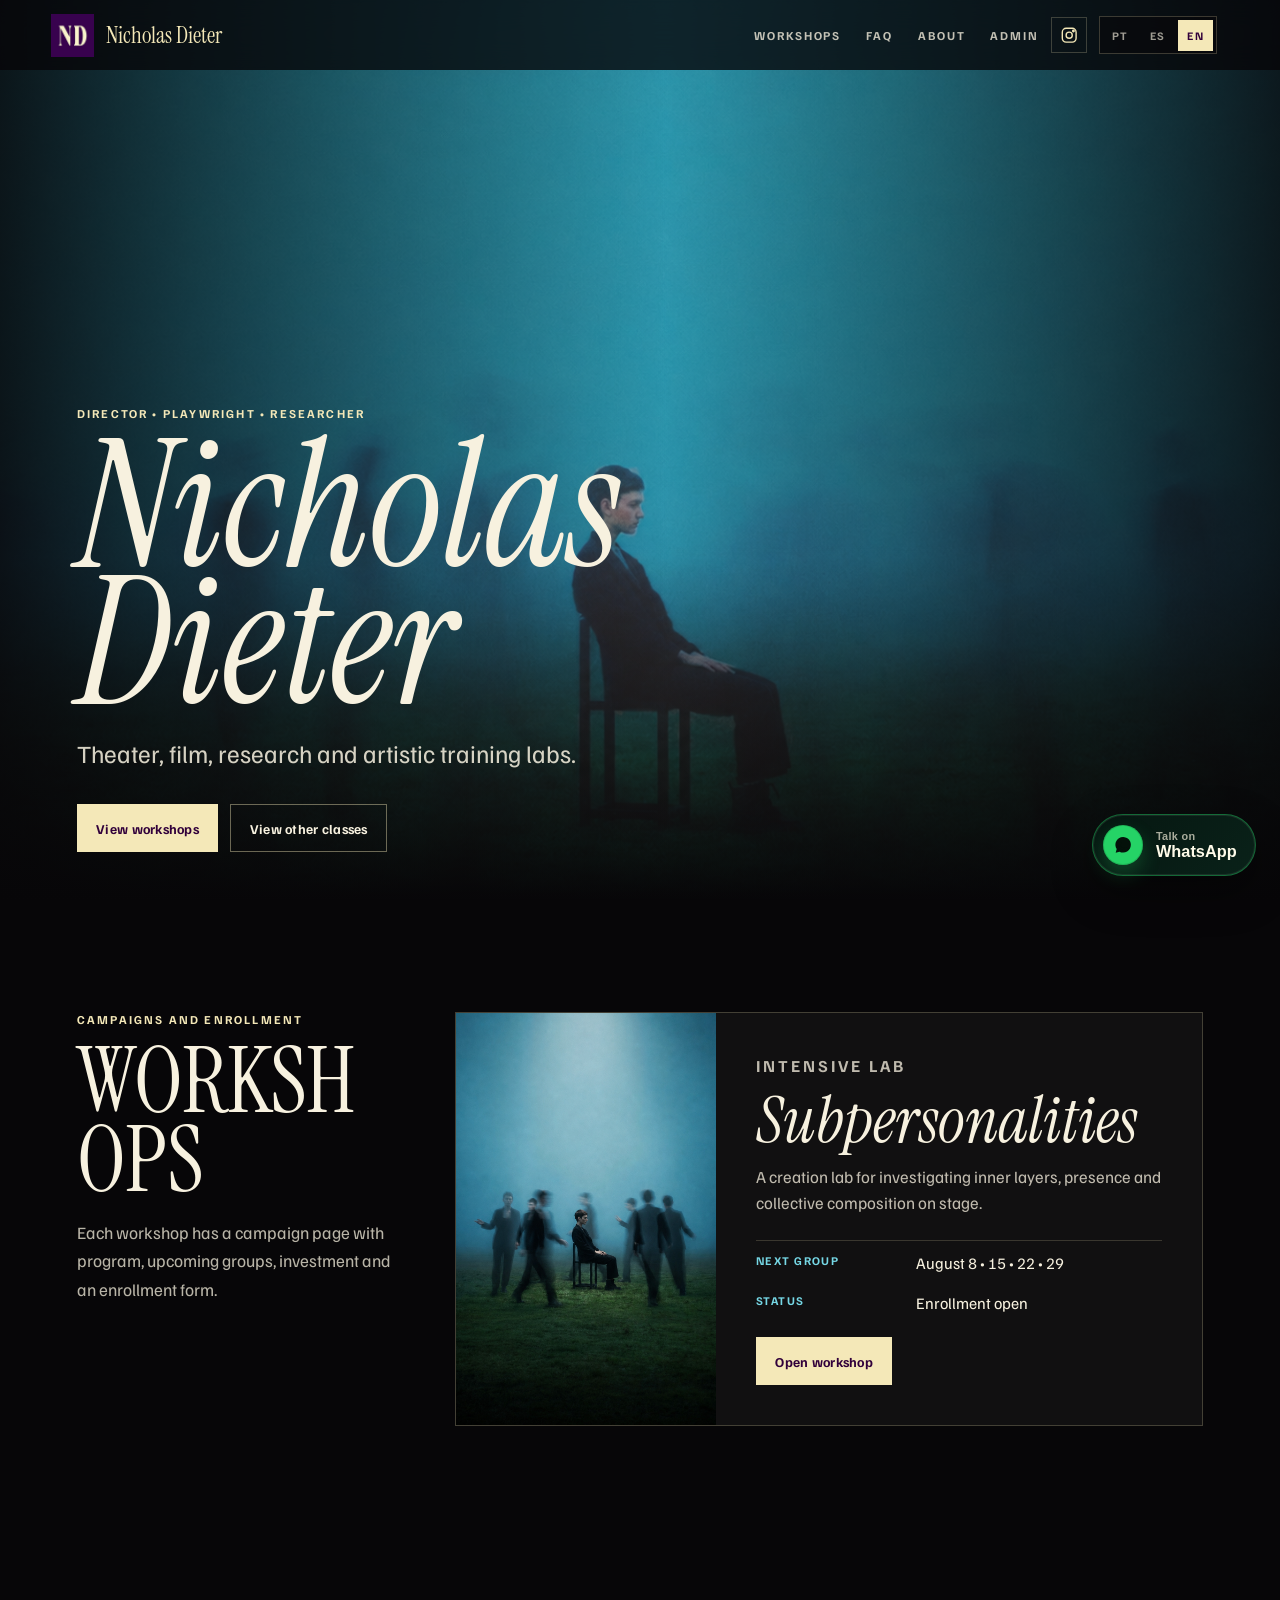
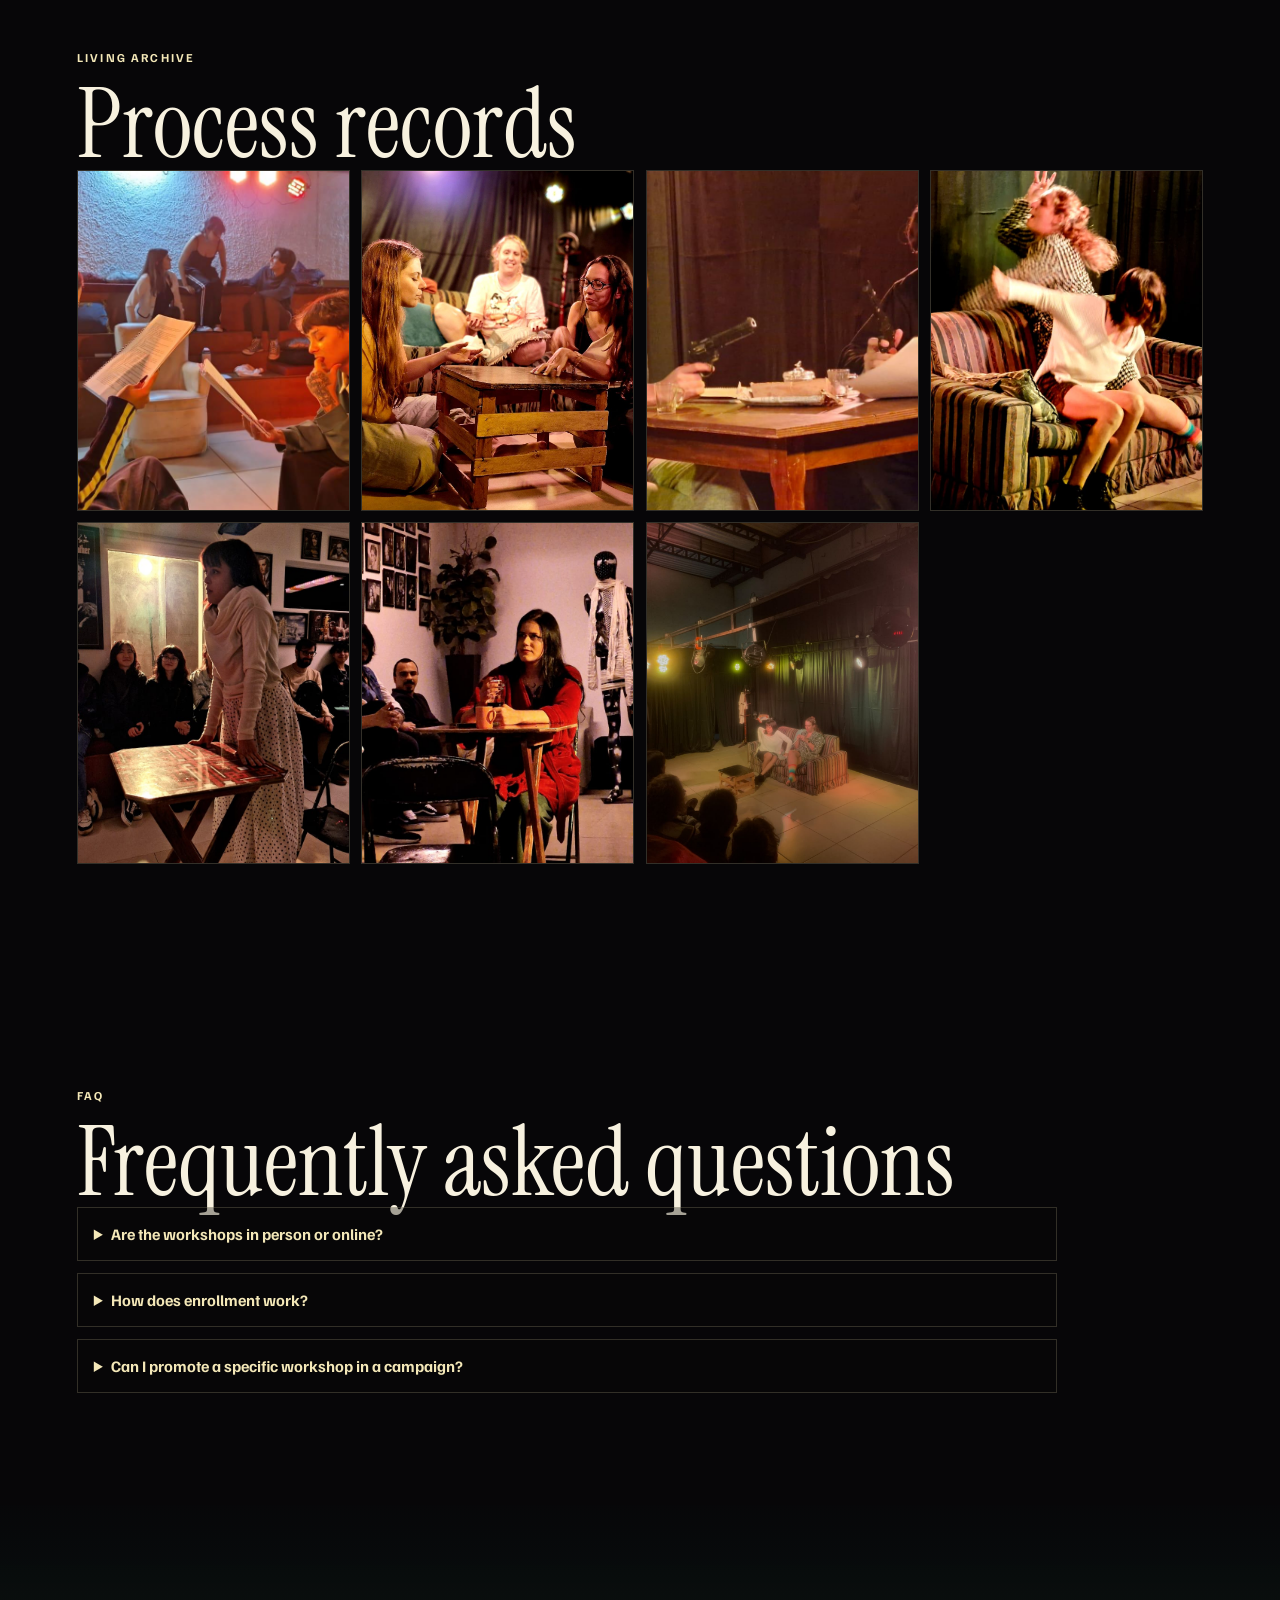
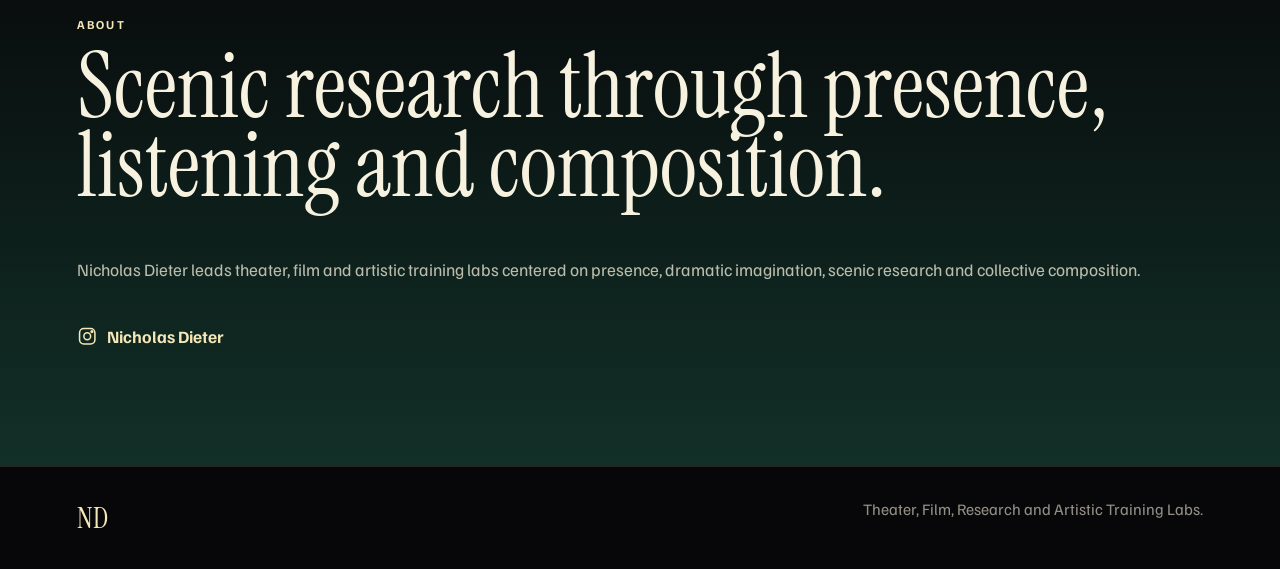
==== commit 1d3e4912: "Restore front admin with server publishing" ====
--- a/index.html
+++ b/index.html
@@ -34,7 +34,10 @@
         <a href="#oficinas" data-i18n="nav.workshops">Oficinas</a>
         <a href="#faq" data-i18n="nav.faq">FAQ</a>
         <a href="#sobre" data-i18n="nav.about">Sobre</a>
+        <a href="admin.html">Admin</a>
       </nav>
+
+      <a class="header-admin-mobile" href="admin.html">Admin</a>
 
       <a class="header-social" href="https://www.instagram.com/nicholas.dieter/" target="_blank" rel="noopener" aria-label="Instagram de Nicholas Dieter" data-site-link="instagram">
         <svg aria-hidden="true" viewBox="0 0 24 24" focusable="false">
--- a/styles.css
+++ b/styles.css
@@ -878,31 +878,6 @@
   padding: 7rem clamp(1rem, 6vw, 5rem) 4rem;
 }
 
-.admin-disabled {
-  display: grid;
-  min-height: 100svh;
-  place-content: center;
-  gap: 1rem;
-  padding: 7rem clamp(1rem, 6vw, 5rem) 4rem;
-}
-
-.admin-disabled h1 {
-  max-width: 760px;
-  font-size: clamp(3.2rem, 9vw, 7rem);
-  line-height: 0.86;
-}
-
-.admin-disabled p:not(.eyebrow) {
-  max-width: 520px;
-  margin: 0;
-  color: rgba(247, 241, 223, 0.74);
-  font-size: 1.12rem;
-}
-
-.admin-disabled .button {
-  width: fit-content;
-}
-
 .admin-mobile-gate {
   display: none;
 }
